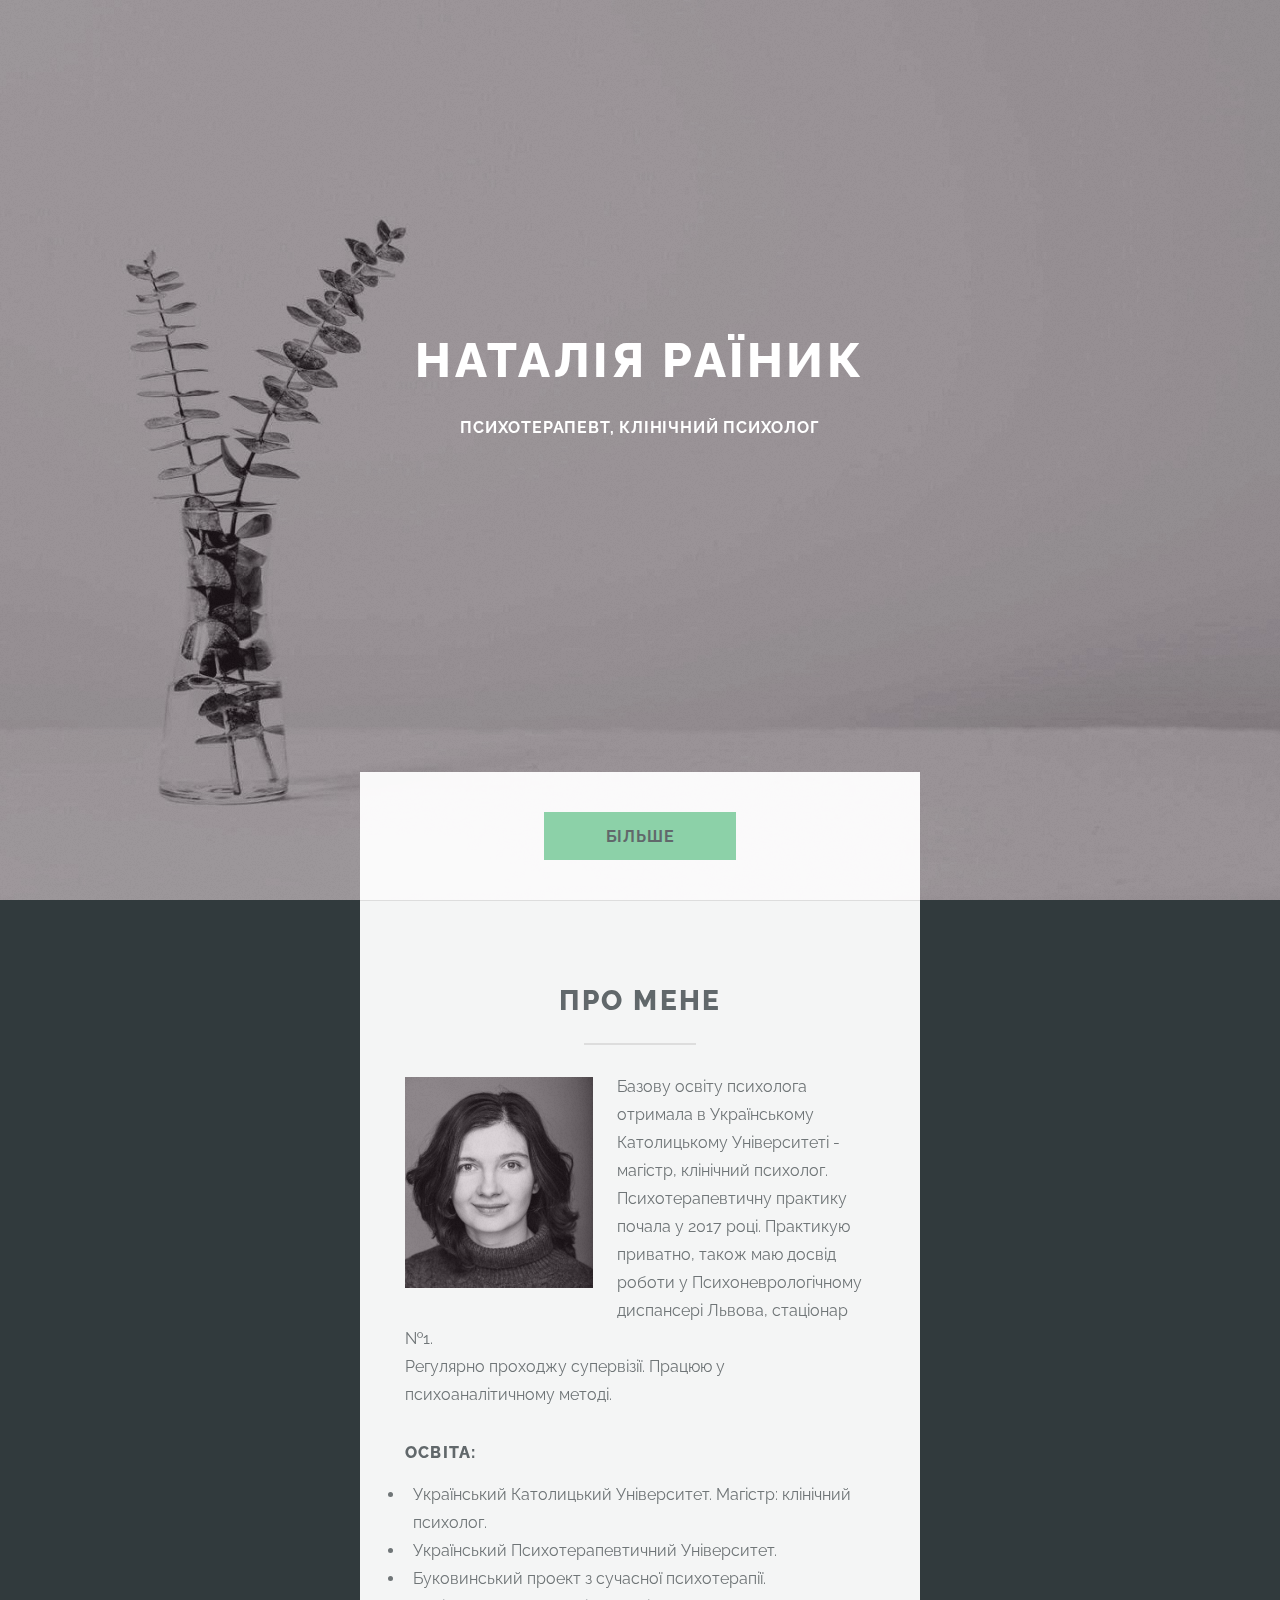
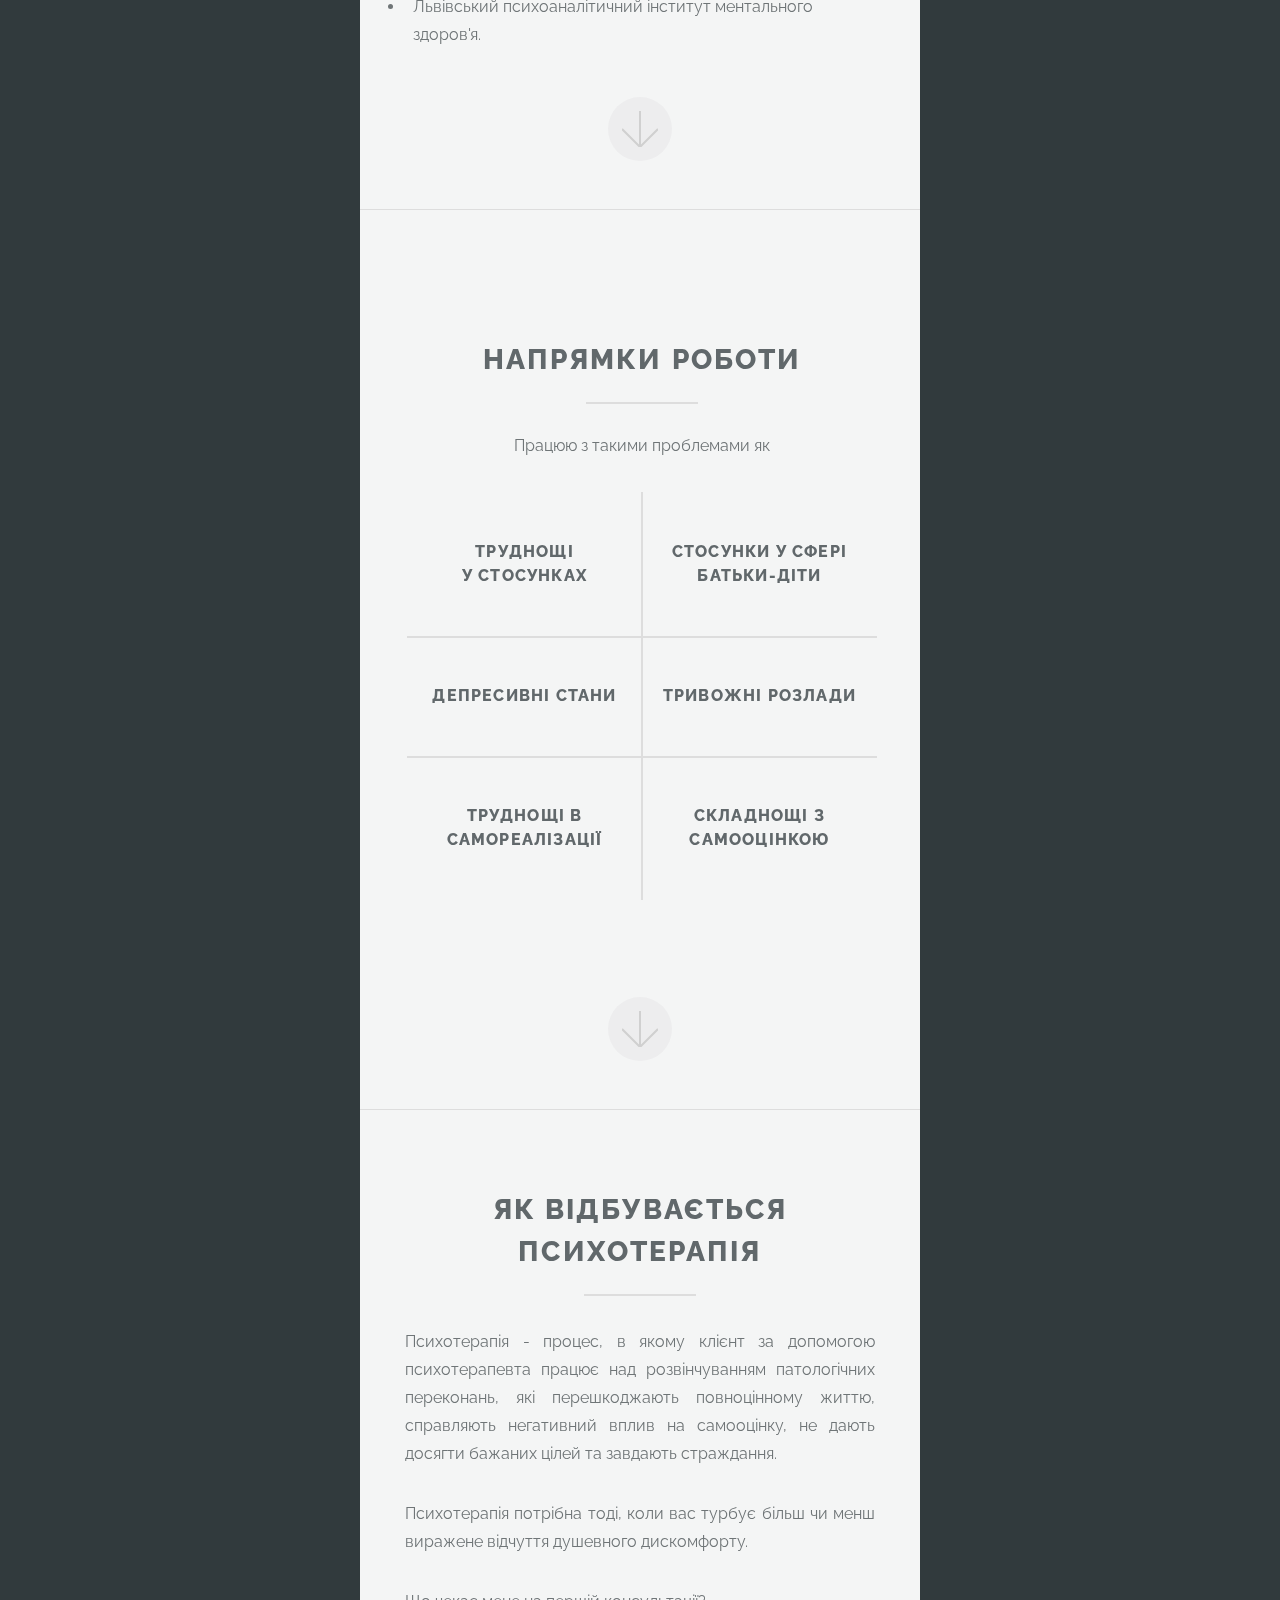
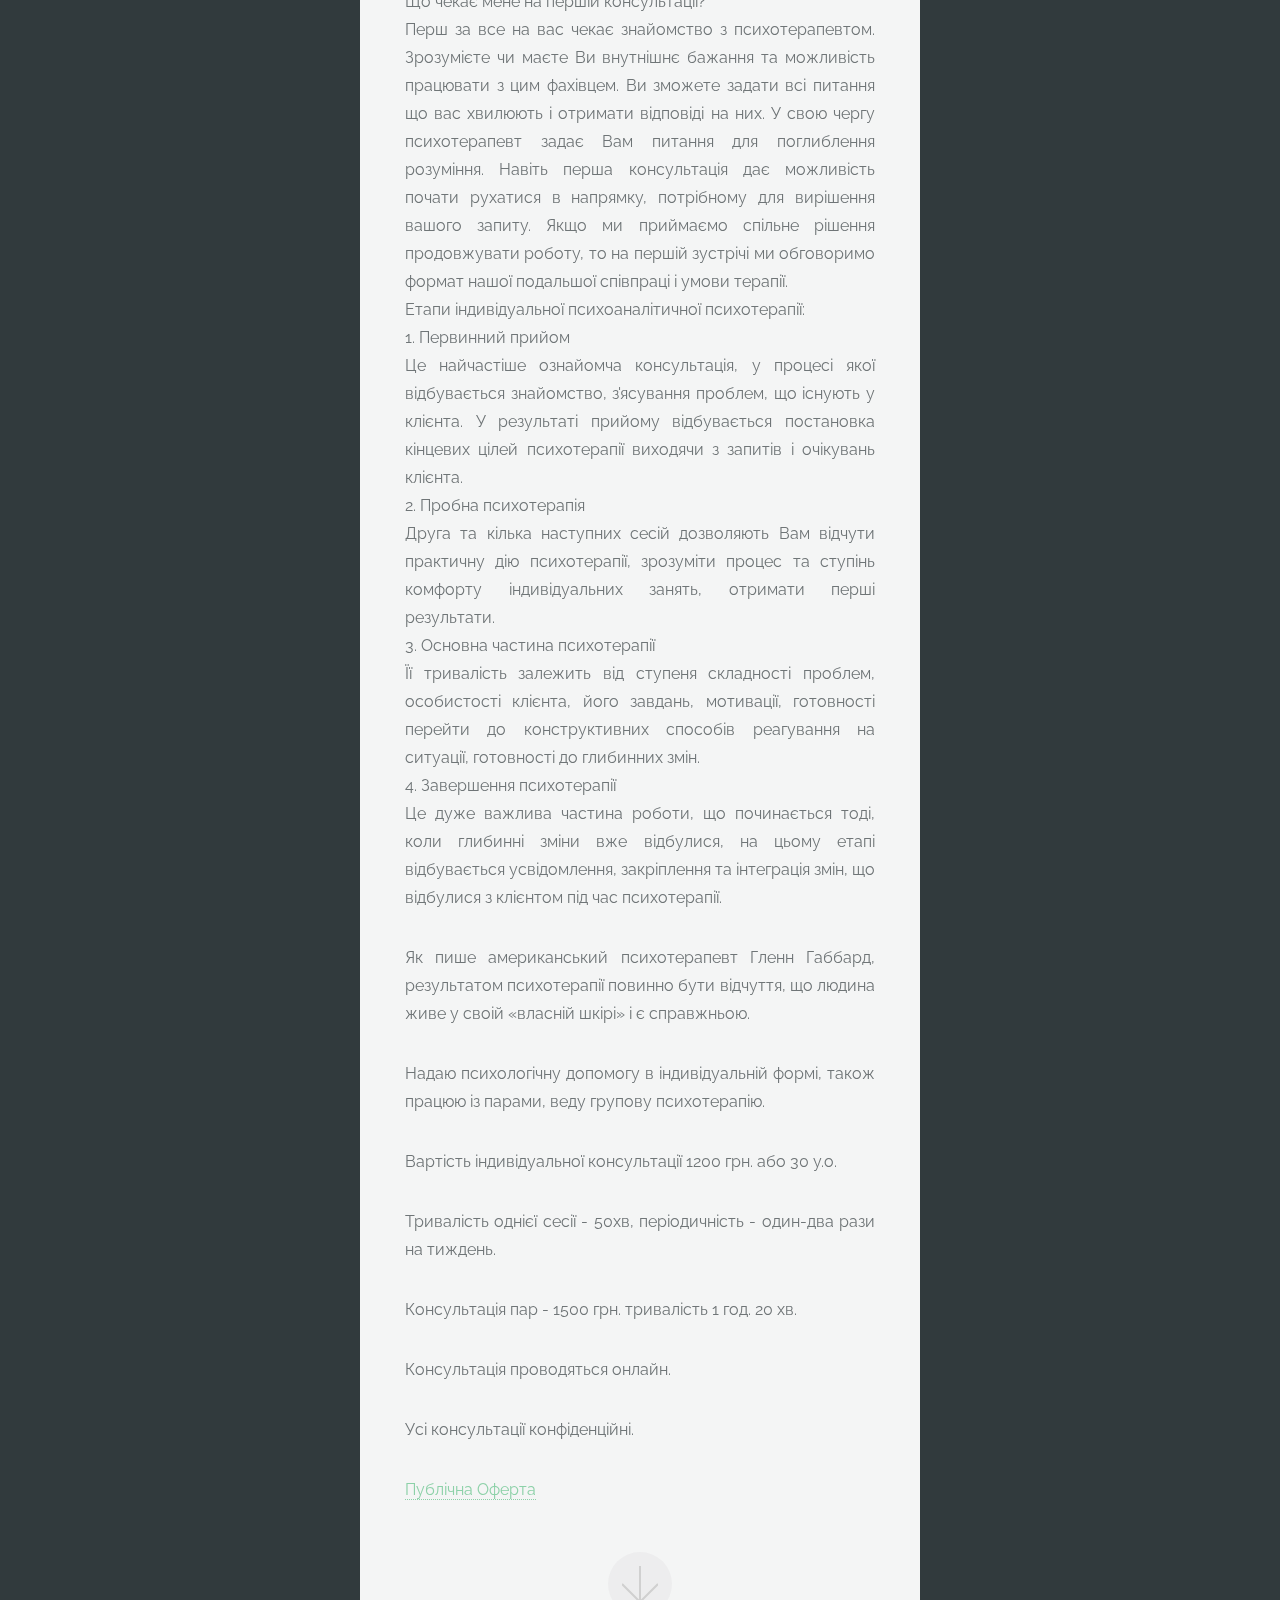
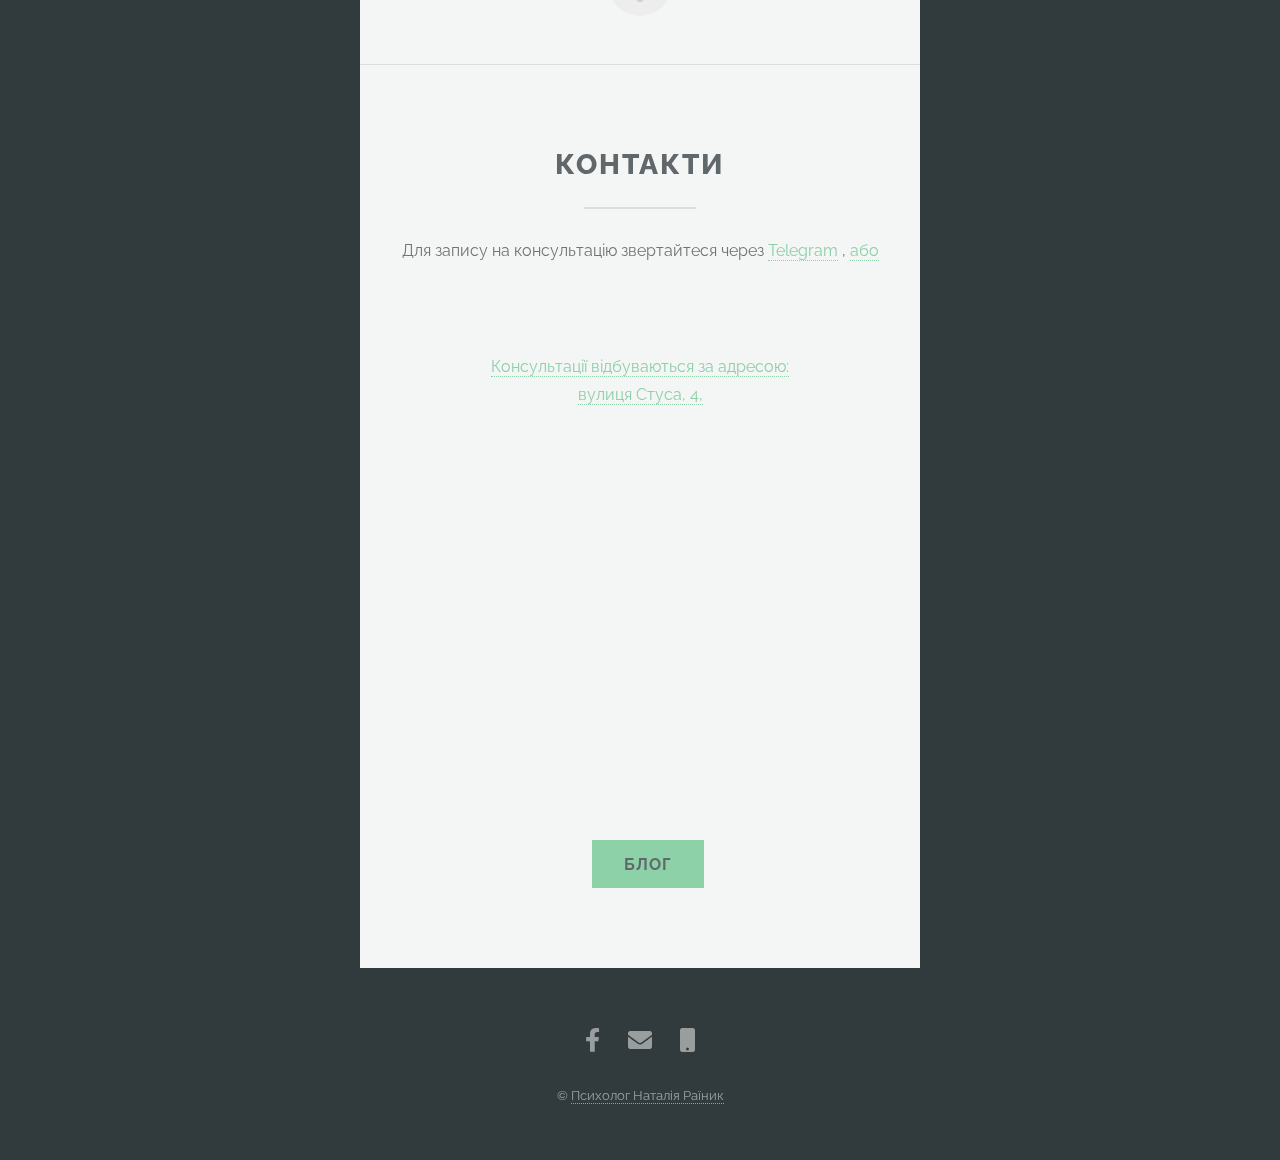
==== index.html @ 835861e5 "Update index.html" ====
<!DOCTYPE HTML>
<!--
	Highlights by HTML5 UP
	html5up.net | @ajlkn
	Free for personal and commercial use under the CCA 3.0 license (html5up.net/license)
-->
<html lang="uk" prefix="og: https://ogp.me/ns#">

<head>
    <title>Психотерапевт Наталія Раїник. Психологічна консультація онлайн</title>
    <meta http-equiv="Content-Security-Policy" content="upgrade-insecure-requests" />
    <meta charset="utf-8">
    <meta name="viewport" content="width=device-width, initial-scale=1, shrink-to-fit=no" />
    <link rel="stylesheet" href="assets/css/main.css" />
    <link rel="apple-touch-icon" sizes="180x180" href="/apple-touch-icon.png" />
    <link rel="icon" type="image/png" sizes="32x32" href="/favicon-32x32.png" />
    <link rel="icon" type="image/png" sizes="16x16" href="/favicon-16x16.png" />
    <link rel="manifest" href="/manifest.json" />
    <link rel="mask-icon" href="/safari-pinned-tab.svg" />
    <meta name="msapplication-TileColor" content="#da532c" />
    <meta name="theme-color" content="#ffffff" />
    <meta name="Description" content="Психологічна допомога, консультація та психотерапія. Послуги психолога та психотерапевта." />
    <meta name="robots" content="index,follow" />
    <meta name="keywords" content="психлог, психотерапія, психологічна допомога, психологічна консультація, психотерапевт" />
    <meta name="mobile-web-app-capable" content="yes" />
    <meta name="apple-mobile-web-app-capable" content="yes" />
    <meta name="application-name" content="Психотерапевт" />
    <meta name="apple-mobile-web-app-title" content="Психолог" />
    <meta name="msapplication-starturl" content="/" />
    <meta property="og:title" content="Психолог Наталія Раїник. Психологічна допомога, консультація та психотерапія" />
    <meta property="og:type" content="website" />
    <meta property="og:url" content="https://nataliarainyk.com/" />
    <meta property="og:description" content="Психологічна допомога, консультація та психотерапія. Послуги психолога та психотерапевта." />
    <meta property="og:image" content="https://nataliarainyk.com/images/about-me.jpg" />
    <meta property="og:image:alt" content="Психолог Наталія Раїник." />
    <meta property="og:determiner" content="auto" />
    <meta property="og:locale" content="uk_UA" />
    <meta property="fb:app_id" content="2649077501769924" />
    <meta property="og:site_name" content="Психолог Наталія Раїник" />
    <meta name="twitter:card" content="Психологічна допомога, консультація та психотерапія. Послуги психолога та психотерапевта." />
    <meta name="twitter:site" content="@taska_raj" />
    <meta name="twitter:title" content="Психолог Наталія Раїник. Психологічна допомога у Львові." />
    <meta name="twitter:description" content="Психологічна допомога, консультація та психотерапія. Послуги психолога та психотерапевта." />
    <meta name="twitter:creator" content="@taska_raj" />
    <meta name="twitter:image" content="https://nataliarainyk.com/images/about-me.jpg" />
                 <style>
                .iframe-rwd {
                    position: relative;
                    padding-bottom: 65.25%;
                    padding-top: 30px;
                    height: 0;
                    overflow: hidden
                }
                
                .iframe-rwd iframe {
                    position: absolute;
                    top: 0;
                    left: 0;
                    width: 100%;
                    height: 100%
                }
            </style>
</head>

<body class="is-preload">
    <!-- Header -->
    <section id="header">
        <header>
            <h1>Наталія Раїник</h1>
            <p><strong>психотерапевт</strong>, <strong>клінічний психолог</strong></p>
        </header>

        <div class="container">
            <ul class="actions special">
                <li><a href="#one" title="Більше" class="button primary scrolly"><strong>Більше</strong></a></li>
            </ul>
        </div>
    </section>

    <!-- One -->
    <section id="one" class="main">
        <div class="container">
            

<picture>
    <source
        media="(min-width: 1280px)"
        sizes="50vw"
        srcset="images/about-me.webp 1600w,
                images/about-meSmall.webp 640w"
        type="image/webp">
    <source
        sizes="(min-width: 640px) 60vw, 100vw"
        srcset="images/about-me.webp 1600w,
                images/about-meSmall.webp 640w"
        type="image/webp">
    <source
        media="(min-width: 1280px)"
        sizes="50vw"
        srcset="images/about-me.jpg 1600w,
                images/about-meSmall.jpg 640w">
   <span class="image fit primary"> <img
        src="images/about-me.jpg" alt="Про мене"
        sizes="(min-width: 640px) 60vw, 100vw"
        srcset="images/about-me.jpg 1600w,
                images/about-meSmall.jpg 640w"></span>
</picture>

            


            <div class="content">
                <header class="major">
                    <h2>Про мене</h2>
                </header>
                
<picture>
    <source
        media="(min-width: 1280px)"
        sizes="50vw"
        srcset="images/NataliaRainyk.webp 337w,
                images/NataliaRainykSmall.webp 180w"
        type="image/webp">
    <source
        sizes="(min-width: 640px) 60vw, 100vw"
        srcset="images/NataliaRainyk.webp 337w,
                images/NataliaRainykSmall.webp 180w"
        type="image/webp">
    <source
        media="(min-width: 1280px)"
        sizes="50vw"
        srcset="images/NataliaRainyk.jpg 451w,
                images/NataliaRainykSmall.png 180w">
    <span class="image left"><img
        src="images/NataliaRainyk.jpg" alt="Психолог Наталія Раїник"
        sizes="(min-width: 640px) 60vw, 100vw"
        srcset="images/NataliaRainyk.jpg 451w,
                images/NataliaRainykSmall.png 180w"></span>
</picture>
                
                 <p>Базову освіту психолога отримала в Українському Католицькому Університеті - магістр, клінічний психолог.
                    <br> Психотерапевтичну практику почала у 2017 році. Практикую приватно, також маю досвід роботи у Психоневрологічному диспансері Львова, стаціонар №1.
                    <br> Регулярно проходжу супервізії. Працюю у психоаналітичному методі. </p>

                <div class="row">
                    <h3>Освіта:</h3>
                    <ul>
                        <li>Український Католицький Університет. Магістр: клінічний психолог.</li>
                        <li>Український Психотерапевтичний Університет.</li>
                        <li>Буковинський проект з сучасної психотерапії.</li>
                        <li>Львівський психоаналітичний інститут ментального здоров'я.</li>
                    </ul>

                </div>
            </div>
            <a href="#two" title="Далі" class="goto-next scrolly">Далі</a>
        </div>
    </section>

    <!-- Two -->
    <section id="two" class="main special">
        <div class="container">
            

<picture>
    <source
        media="(min-width: 1280px)"
        sizes="50vw"
        srcset="images/services.webp 1600w,
                images/servicesSmall.webp 640w"
        type="image/webp">
    <source
        sizes="(min-width: 640px) 60vw, 100vw"
        srcset="images/services.webp 1600w,
                images/servicesSmall.webp 640w"
        type="image/webp">
    <source
        media="(min-width: 1280px)"
        sizes="50vw"
        srcset="images/services.jpg 1600w,
                images/servicesSmall.jpg 640w">
    <span class="image fit primary"><img
        src="images/services.jpg"  alt="Напрямки роботи"
        sizes="(min-width: 640px) 60vw, 100vw"
        srcset="images/services.jpg 1600w,
                images/servicesSmall.jpg 640w"></span>
</picture>

            
            <div class="content">
                <header class="major">
                    <h2>Напрямки роботи</h2>
                </header>
                <p>Працюю з такими проблемами як</p>
                <ul class="icons-grid">
                    <li>
                        <!-- <span class="icon solid major fa-heart"></span> -->
                        <h3>Труднощі<br> у стосунках</h3>
                    </li>
                    <li>
                        <!-- <span class="icon solid major fa-users"></span> -->
                        <h3>Стосунки у сфері батьки-діти</h3>
                    </li>
                    <li>
                        <!-- <span class="icon solid major fa-sad-tear"></span> -->
                        <h3>Депресивні стани</h3>
                    </li>
                    <li>
                        <!-- span <class="icon solid major fa-female"></span> -->
                        <h3>Тривожні розлади</h3>
                    </li>
                    <li>
                        <!-- <span class="icon solid major fa-male"></span> -->
                        <h3>Труднощі в самореалізації</h3>
                    </li>
                    <li>
                        <!-- <span class="icon solid major fa-brain"></span> -->
                        <h3>Складнощі з самооцінкою</h3>
                    </li>
                </ul>
            </div>
            <a href="#three" title="Далі" class="goto-next scrolly">Далі</a>
        </div>
    </section>

    <!-- Three -->
    <section id="three" class="main">
        <div class="container">
            

<picture>
    <source
        media="(min-width: 1280px)"
        sizes="50vw"
        srcset="images/therapy.webp 1600w,
                images/therapySmall.webp 640w"
        type="image/webp">
    <source
        sizes="(min-width: 640px) 60vw, 100vw"
        srcset="images/therapy.webp 1600w,
                images/therapySmall.webp 640w"
        type="image/webp">
    <source
        media="(min-width: 1280px)"
        sizes="50vw"
        srcset="images/therapy.jpg 1600w,
                images/therapySmall.jpg 640w">
   <span class="image fit primary"> <img
        src="images/therapy.jpg" alt="Як відбувається психотерапія"
        sizes="(min-width: 640px) 60vw, 100vw"
        srcset="images/therapy.jpg 1600w,
                images/therapySmall.jpg 640w"></span>
</picture>

            
            <div class="content">
                <header class="major">
                    <h2>Як відбувається психотерапія</h2>
                </header>
                <p><!-- <span class="image left"><img src="images/help.jpg" alt="Психологічна допомога" /> -->
<p style="text-align: justify;">Психотерапія - процес, в якому клієнт за допомогою психотерапевта працює над розвінчуванням патологічних переконань, які перешкоджають повноцінному життю, справляють негативний вплив на самооцінку, не дають досягти бажаних цілей та завдають страждання.</p>
<p style="text-align: justify;">Психотерапія потрібна тоді, коли вас турбує більш чи менш виражене відчуття душевного дискомфорту.</p>
<p style="text-align: justify;">Що чекає мене на першій консультації?
</br>
Перш за все на вас чекає знайомство з психотерапевтом. Зрозумієте чи маєте Ви внутнішнє бажання та можливість працювати з цим фахівцем. Ви зможете задати всі питання що вас хвилюють і отримати відповіді на них. У свою чергу психотерапевт задає Вам питання для поглиблення розуміння. Навіть перша консультація дає можливість почати рухатися в напрямку, потрібному для вирішення вашого запиту. Якщо ми приймаємо спільне рішення продовжувати роботу, то на першій зустрічі ми обговоримо формат нашої подальшої співпраці і умови терапії.
</br>
Етапи індивідуальної психоаналітичної психотерапії:
</br>1. Первинний прийом </br>
Це найчастіше ознайомча консультація, у процесі якої відбувається знайомство, з'ясування проблем, що існують у клієнта. У результаті прийому відбувається постановка кінцевих цілей психотерапії виходячи з запитів і очікувань клієнта.
</br>
2. Пробна психотерапія</br>
Друга та кілька наступних сесій дозволяють Вам відчути практичну дію психотерапії, зрозуміти процес та ступінь комфорту індивідуальних занять, отримати перші результати.
</br>
3. Основна частина психотерапії</br>
Її тривалість залежить від ступеня складності проблем, особистості клієнта, його завдань, мотивації, готовності перейти до конструктивних способів реагування на ситуації, готовності до глибинних змін.
</br>
4. Завершення психотерапії </br>
Це дуже важлива частина роботи, що починається тоді, коли глибинні зміни вже відбулися, на цьому етапі відбувається усвідомлення, закріплення та інтеграція змін, що відбулися з клієнтом під час психотерапії. </br> </p>
<p style="text-align: justify;">Як пише американський психотерапевт Гленн Габбард, результатом психотерапії повинно бути відчуття, що людина живе у своій &laquo;власній шкірі&raquo; і є справжньою.&nbsp;</p>
<p style="text-align: justify;">Надаю психологічну допомогу в індивідуальній формі, також працюю із парами, веду групову психотерапію.&nbsp;</p>
<p style="text-align: justify;">Вартість індивідуальної консультації 1200 грн. або 30 у.о.&nbsp;</p>
<p style="text-align: justify;">Тривалість однієї сесії - 50хв, періодичність - один-два рази на тиждень.&nbsp;</p>
<p style="text-align: justify;">Консультація пар - 1500 грн. тривалість 1 год. 20 хв.</p>		    
<p style="text-align: justify;">Консультація проводяться онлайн.</p>
<p style="text-align: justify;">Усі консультації конфіденційні.</p>
<p style="text-align: justify;"><a href="oferta.pdf" type="application/pdf" width="100%" height="600px" target="_blank" rel="noopener" aria-label="Публічна Оферта">Публічна Оферта</a></p>
<!-- <p style="text-align: justify;"><embed src="oferta.pdf" type="application/pdf" width="100%" height="600px" /></p>-->
                </p>

            </div>
        </div>

        <a href="#footer" title="Далі" class="goto-next scrolly">Далі</a>
    </section>

    <!-- Footer -->
    <section id="footer">
        <div class="container">
            <header class="major">
                <h2>Контакти</h2>
            </header>
            <p>Для запису на консультацію звертайтеся через <a title="Telegram" href="tg://resolve?domain=NataliaRainyk">Telegram</a> , <a title="WhatsApp" href="https://wa.me/48785422814"> або <a title="Facebook" href="https://m.me/RainykPsyHelp"</p>
            <div><address><br><br>Консультації відбуваються за адресою: <br>
							вулиця Стуса, 4,<br><br></address></div></p>

            <div class="iframe-rwd">
                <iframe title="Психолог Наталія Раїник" src="https://www.google.com/maps/embed?pb=!1m14!1m8!1m3!1d1286.5360656021219!2d24.03047781476408!3d49.84110218302833!3m2!1i1024!2i768!4f13.1!3m3!1m2!1s0x0%3A0x5af704951f721a46!2z0J_RgdC40YXQvtC70L7Qsywg0L_RgdC40YXQvtGC0LXRgNCw0L_QtdCy0YIg0J3QsNGC0LDQu9GW0Y8g0KDQsNGX0L3QuNC6!5e0!3m2!1suk!2sua!4v1563549293065!5m2!1suk!2sua"  width="600" height="450"  style="border:0" allowfullscreen></iframe> <!-- protocol="https" frameborder="0" -->
                <br>
            </div>
            <div>
                <br>
            <div>
	    <ul class="actions special">
                <li><a href="https://blog.nataliarainyk.com/" title="Блог" class="button primary scrolly"><strong>Блог</strong></a></li>
            </ul>
        </div>
        </div>
        </div>
            <footer>
                <ul class="icons">
                    <li><a href="https://www.facebook.com/RainykPsyHelp/" target="_blank" rel="noopener" aria-label="Facebook" class="icon brands alt fa-facebook-f"><span class="label">Facebook</span></a></li>
                    <li><a href="mailto:taska.mail@gmail.com" class="icon solid alt fa-envelope" aria-label="taska.mail@gmail.com"><span class="label">Email</span></a></li>
                    <li><a href="tel:+380978686420" class="icon solid alt fa-mobile" aria-label="+380978686420"></a></li>
                </ul>
                <ul class="copyright">
                    <li>&copy; <a href="https://nataliarainyk.com" target="_blank" rel="noopener" aria-label="Психолог Наталія Раїник">Психолог Наталія Раїник</a> </li>
                </ul>
            </footer>
    
    </section>

    <!-- Scripts -->
    <script src="assets/js/jquery.min.js"></script>
    <script src="assets/js/jquery.scrollex.min.js"></script>
    <script src="assets/js/jquery.scrolly.min.js"></script>
    <script src="assets/js/browser.min.js" ></script>
    <script src="assets/js/breakpoints.min.js"></script>
    <script src="assets/js/util.js"></script>
    <script src="assets/js/main.js"></script>
    <!-- Global site tag (gtag.js) - Google Analytics -->
    <script async src="https://www.googletagmanager.com/gtag/js?id=UA-144093204-1"></script>
    <script>
        window.dataLayer = window.dataLayer || [];

        function gtag() {
            dataLayer.push(arguments);
        }
        gtag('js', new Date());

        gtag('config', 'UA-144093204-1');
    </script>
    <script>
        if ("serviceWorker" in navigator) {
            window.addEventListener("load", function() {
                navigator.serviceWorker.register("/sw.js").then(
                    function(registration) {
                        // Registration was successful
                        console.log("ServiceWorker registration successful with scope: ", registration.scope);
                    },
                    function(err) {
                        // registration failed :( 
                        console.log("ServiceWorker registration failed: ", err);
                    });
            });
        }
    </script>
<script async defer crossorigin="anonymous" src="https://connect.facebook.net/uk_UA/sdk.js#xfbml=1&version=v4.0&appId=2649077501769924&autoLogAppEvents=1"></script>
    <script type="application/ld+json">
        { "@context": "https://schema.org", "@type": "Service", "url": "https://nataliarainyk.com", "logo": "https://nataliarainyk.com/images/logo.jpg", "name": "Психолог Наталія Раїник", "@id": "https://nataliarainyk.com", "image": "https://nataliarainyk.com/images/NataliaRainyk.jpg", "description": "Психологічна допомога, консультація та психотерапія. Послуги психолога та психотерапевта.", "serviceType": "Приватний психолог", "provider": { "@type": "LocalBusiness", "name": "Психолог Наталія Раїник", "image": "https://nataliarainyk.com/images/NataliaRainyk.jpg", "address": { "@type": "PostalAddress", "streetAddress": "вулиця Романчука 14", "addressLocality": "Львів", "addressRegion": "Львівська область", "postalCode": "79000", "addressCountry": "Україна" }, "priceRange": "$$", "telephone": "+380-97-86-86-420", "geo": { "@type": "GeoCoordinates", "latitude": 49.841071, "longitude": 24.031763 }, "openingHoursSpecification": [ { "@type": "OpeningHoursSpecification", "dayOfWeek": [ "Monday", "Tuesday", "Wednesday", "Thursday", "Friday", "Saturday" ], "opens": "10:00", "closes": "19:00" } ] }, "areaServed": { "@type": "City", "name": "Львів" }, "hasOfferCatalog": { "@type": "OfferCatalog", "name": "Працюю з такими проблемами як", "itemListElement": [ { "@type": "Offer", "itemOffered": { "@type": "Service", "name": "Труднощі у стосунках" } }, { "@type": "Offer", "itemOffered": { "@type": "Service", "name": "Стосунки у сфері батьки-діти" } }, { "@type": "Offer", "itemOffered": { "@type": "Service", "name": "Депресивні стани" } }, { "@type": "Offer", "itemOffered": { "@type": "Service", "name": "Тривожні розлади" } }, { "@type": "Offer", "itemOffered": { "@type": "Service", "name": "Труднощі в самореалізації" } }, { "@type": "Offer", "itemOffered": { "@type": "Service", "name": "Складнощі з самооцінкою" } } ] } }
    </script>
<script src="//instant.page/5.1.0" type="module" integrity="sha384-by67kQnR+pyfy8yWP4kPO12fHKRLHZPfEsiSXR8u2IKcTdxD805MGUXBzVPnkLHw"></script>
</body>

</html>
---- assets/css/main.css ----
@import url("fontawesome-all.min.css");
@import url("https://fonts.googleapis.com/css?family=Raleway:400,400italic,700,800");

/*
	Highlights by HTML5 UP
	html5up.net | @ajlkn
	Free for personal and commercial use under the CCA 3.0 license (html5up.net/license)
*/

html, body, div, span, applet, object,
iframe, h1, h2, h3, h4, h5, h6, p, blockquote,
pre, a, abbr, acronym, address, big, cite,
code, del, dfn, em, img, ins, kbd, q, s, samp,
small, strike, strong, sub, sup, tt, var, b,
u, i, center, dl, dt, dd, ol, ul, li, fieldset,
form, label, legend, table, caption, tbody,
tfoot, thead, tr, th, td, article, aside,
canvas, details, embed, figure, figcaption,
footer, header, hgroup, menu, nav, output, ruby,
section, summary, time, mark, audio, video {
	margin: 0;
	padding: 0;
	border: 0;
	font-size: 100%;
	font: inherit;
	vertical-align: baseline;}

article, aside, details, figcaption, figure,
footer, header, hgroup, menu, nav, section {
	display: block;}

body {
	line-height: 1;
}

ol, ul {
	list-style: none;
}

blockquote, q {
	quotes: none;
}

	blockquote:before, blockquote:after, q:before, q:after {
		content: '';
		content: none;
	}

table {
	border-collapse: collapse;
	border-spacing: 0;
}

body {
	-webkit-text-size-adjust: none;
}

mark {
	background-color: transparent;
	color: inherit;
}

input::-moz-focus-inner {
	border: 0;
	padding: 0;
}

input, select, textarea {
	-moz-appearance: none;
	-webkit-appearance: none;
	-ms-appearance: none;
	appearance: none;
}

/* Basic */

	html {
		box-sizing: border-box;
	}

	*, *:before, *:after {
		box-sizing: inherit;
	}

	html {
		background-color: #313a3d;
		background-attachment: fixed,						fixed;
		background-image: url("images/overlay.png"), url("../../images/background.jpg");
		background-position: top left,					center center;
		background-repeat: repeat,						none;
		background-size: auto,						cover;
	}

	html.is-preload *, html.is-preload *:before, html.is-preload *:after {
		-moz-animation: none !important;
		-webkit-animation: none !important;
		-ms-animation: none !important;
		animation: none !important;
		-moz-transition: none !important;
		-webkit-transition: none !important;
		-ms-transition: none !important;
		transition: none !important;
	}

	html.is-touch {
		height: 100vh;
		overflow: hidden;
	}

		html.is-touch #wrapper {
			-webkit-backface-visibility: hidden;
			-webkit-overflow-scrolling: touch;
			-webkit-transform: translate3d(0, 0, 0);
			height: 100vh;
			overflow: auto;
		}

	body, input, select, textarea {
		color: #6f7577;
		font-family: "Raleway", "Helvetica", sans-serif, "Open Sans Regular", "Helvetica", "Arial", sans-serif;
		font-size: 15pt;
		font-weight: 400;
		line-height: 1.75em;
	}

	a {
		-moz-transition: color 0.2s ease-in-out, border-bottom-color 0.2s ease-in-out;
		-webkit-transition: color 0.2s ease-in-out, border-bottom-color 0.2s ease-in-out;
		-ms-transition: color 0.2s ease-in-out, border-bottom-color 0.2s ease-in-out;
		transition: color 0.2s ease-in-out, border-bottom-color 0.2s ease-in-out;
		border-bottom: dotted 1px;
		color: #8cd1a8;
		text-decoration: none;
	}

		a:hover {
			border-bottom-color: transparent !important;
			color: #8cd1a8 !important;
			text-decoration: none;
		}

	strong, b {
		color: #61686b;
		font-weight: 700;
	}

	em, i {
		font-style: italic;
	}

	p {
		margin: 0 0 2em 0;
	}

	h1, h2, h3, h4, h5, h6 {
		color: #61686b;
		font-weight: 800;
		letter-spacing: 0.075em;
		line-height: 1em;
		margin: 0 0 1em 0;
		text-transform: uppercase;
	}

		h1 a, h2 a, h3 a, h4 a, h5 a, h6 a {
			color: inherit;
			text-decoration: none;
		}

	h2 {
		font-size: 1.75em;
		line-height: 1.5em;
	}

	h3 {
		font-size: 1em;
		line-height: 1.5em;
	}

	h4 {
		font-size: 0.9em;
		line-height: 1.5em;
	}

	h5 {
		font-size: 0.8em;
		line-height: 1.5em;
	}

	h6 {
		font-size: 0.7em;
		line-height: 1.5em;
	}

	sub {
		font-size: 0.8em;
		position: relative;
		top: 0.5em;
	}

	sup {
		font-size: 0.8em;
		position: relative;
		top: -0.5em;
	}

	hr {
		border: 0;
		border-bottom: solid 1px #dddddd;
		margin: 2em 0;
	}

		hr.major {
			margin: 3em 0;
		}

	blockquote {
		border-left: solid 6px #dddddd;
		font-style: italic;
		margin: 0 0 2em 0;
		padding: 0.5em 0 0.5em 1.5em;
	}

	code {
		background: rgba(144, 144, 144, 0.075);
		font-family: "Courier New", monospace, "Open Sans Regular", "Helvetica", "Arial", sans-serif;
		font-size: 0.9em;
		margin: 0 0.25em;
		padding: 0.25em 0.65em;
	}

	pre {
		-webkit-overflow-scrolling: touch;
		font-family: "Courier New", monospace, "Open Sans Regular", "Helvetica", "Arial", sans-serif;
		font-size: 0.9em;
		margin: 0 0 2em 0;
	}

		pre code {
			display: block;
			line-height: 1.75em;
			padding: 1em 1.5em;
			overflow-x: auto;
		}

	.align-left {
		text-align: left;
	}

	.align-center {
		text-align: center;
	}

	.align-right {
		text-align: right;
	}

/* Container */

	.container {
		margin: 0 auto;
		max-width: calc(100% - 4em);
		width: 35em;
	}

		.container.xsmall {
			width: 8.75em;
		}

		.container.small {
			width: 17.5em;
		}

		.container.medium {
			width: 26.25em;
		}

		.container.large {
			width: 43.75em;
		}

		.container.xlarge {
			width: 52.5em;
		}

		.container.max {
			width: 100%;
		}

		@media screen and (max-width: 980px) {

			.container {
				width: 80% !important;
				max-width: 100% !important;
			}

		}

		@media screen and (max-width: 480px) {

			.container {
				width: 100% !important;
			}

		}

/* Row */

	.row {
		display: flex;
		flex-wrap: wrap;
		box-sizing: border-box;
		align-items: stretch;
	}

		.row > * {
			box-sizing: border-box;
		}

		.row.gtr-uniform > * > :last-child {
			margin-bottom: 0;
		}

		.row.aln-left {
			justify-content: flex-start;
		}

		.row.aln-center {
			justify-content: center;
		}

		.row.aln-right {
			justify-content: flex-end;
		}

		.row.aln-top {
			align-items: flex-start;
		}

		.row.aln-middle {
			align-items: center;
		}

		.row.aln-bottom {
			align-items: flex-end;
		}

		.row > .imp {
			order: -1;
		}

		.row > .col-1 {
			width: 8.33333%;
		}

		.row > .off-1 {
			margin-left: 8.33333%;
		}

		.row > .col-2 {
			width: 16.66667%;
		}

		.row > .off-2 {
			margin-left: 16.66667%;
		}

		.row > .col-3 {
			width: 25%;
		}

		.row > .off-3 {
			margin-left: 25%;
		}

		.row > .col-4 {
			width: 33.33333%;
		}

		.row > .off-4 {
			margin-left: 33.33333%;
		}

		.row > .col-5 {
			width: 41.66667%;
		}

		.row > .off-5 {
			margin-left: 41.66667%;
		}

		.row > .col-6 {
			width: 50%;
		}

		.row > .off-6 {
			margin-left: 50%;
		}

		.row > .col-7 {
			width: 58.33333%;
		}

		.row > .off-7 {
			margin-left: 58.33333%;
		}

		.row > .col-8 {
			width: 66.66667%;
		}

		.row > .off-8 {
			margin-left: 66.66667%;
		}

		.row > .col-9 {
			width: 75%;
		}

		.row > .off-9 {
			margin-left: 75%;
		}

		.row > .col-10 {
			width: 83.33333%;
		}

		.row > .off-10 {
			margin-left: 83.33333%;
		}

		.row > .col-11 {
			width: 91.66667%;
		}

		.row > .off-11 {
			margin-left: 91.66667%;
		}

		.row > .col-12 {
			width: 100%;
		}

		.row > .off-12 {
			margin-left: 100%;
		}

		.row.gtr-0 {
			margin-top: 0;
			margin-left: 0em;
		}

			.row.gtr-0 > * {
				padding: 0 0 0 0em;
			}

			.row.gtr-0.gtr-uniform {
				margin-top: 0em;
			}

				.row.gtr-0.gtr-uniform > * {
					padding-top: 0em;
				}

		.row.gtr-25 {
			margin-top: 0;
			margin-left: -0.375em;
		}

			.row.gtr-25 > * {
				padding: 0 0 0 0.375em;
			}

			.row.gtr-25.gtr-uniform {
				margin-top: -0.375em;
			}

				.row.gtr-25.gtr-uniform > * {
					padding-top: 0.375em;
				}

		.row.gtr-50 {
			margin-top: 0;
			margin-left: -0.75em;
		}

			.row.gtr-50 > * {
				padding: 0 0 0 0.75em;
			}

			.row.gtr-50.gtr-uniform {
				margin-top: -0.75em;
			}

				.row.gtr-50.gtr-uniform > * {
					padding-top: 0.75em;
				}

		.row {
			margin-top: 0;
			margin-left: -1.5em;
		}

			.row > * {
				padding: 0 0 0 1.5em;
			}

			.row.gtr-uniform {
				margin-top: -1.5em;
			}

				.row.gtr-uniform > * {
					padding-top: 1.5em;
				}

		.row.gtr-150 {
			margin-top: 0;
			margin-left: -2.25em;
		}

			.row.gtr-150 > * {
				padding: 0 0 0 2.25em;
			}

			.row.gtr-150.gtr-uniform {
				margin-top: -2.25em;
			}

				.row.gtr-150.gtr-uniform > * {
					padding-top: 2.25em;
				}

		.row.gtr-200 {
			margin-top: 0;
			margin-left: -3em;
		}

			.row.gtr-200 > * {
				padding: 0 0 0 3em;
			}

			.row.gtr-200.gtr-uniform {
				margin-top: -3em;
			}

				.row.gtr-200.gtr-uniform > * {
					padding-top: 3em;
				}

		@media screen and (max-width: 1680px) {

			.row {
				display: flex;
				flex-wrap: wrap;
				box-sizing: border-box;
				align-items: stretch;
			}

				.row > * {
					box-sizing: border-box;
				}

				.row.gtr-uniform > * > :last-child {
					margin-bottom: 0;
				}

				.row.aln-left {
					justify-content: flex-start;
				}

				.row.aln-center {
					justify-content: center;
				}

				.row.aln-right {
					justify-content: flex-end;
				}

				.row.aln-top {
					align-items: flex-start;
				}

				.row.aln-middle {
					align-items: center;
				}

				.row.aln-bottom {
					align-items: flex-end;
				}

				.row > .imp-large {
					order: -1;
				}

				.row > .col-1-large {
					width: 8.33333%;
				}

				.row > .off-1-large {
					margin-left: 8.33333%;
				}

				.row > .col-2-large {
					width: 16.66667%;
				}

				.row > .off-2-large {
					margin-left: 16.66667%;
				}

				.row > .col-3-large {
					width: 25%;
				}

				.row > .off-3-large {
					margin-left: 25%;
				}

				.row > .col-4-large {
					width: 33.33333%;
				}

				.row > .off-4-large {
					margin-left: 33.33333%;
				}

				.row > .col-5-large {
					width: 41.66667%;
				}

				.row > .off-5-large {
					margin-left: 41.66667%;
				}

				.row > .col-6-large {
					width: 50%;
				}

				.row > .off-6-large {
					margin-left: 50%;
				}

				.row > .col-7-large {
					width: 58.33333%;
				}

				.row > .off-7-large {
					margin-left: 58.33333%;
				}

				.row > .col-8-large {
					width: 66.66667%;
				}

				.row > .off-8-large {
					margin-left: 66.66667%;
				}

				.row > .col-9-large {
					width: 75%;
				}

				.row > .off-9-large {
					margin-left: 75%;
				}

				.row > .col-10-large {
					width: 83.33333%;
				}

				.row > .off-10-large {
					margin-left: 83.33333%;
				}

				.row > .col-11-large {
					width: 91.66667%;
				}

				.row > .off-11-large {
					margin-left: 91.66667%;
				}

				.row > .col-12-large {
					width: 100%;
				}

				.row > .off-12-large {
					margin-left: 100%;
				}

				.row.gtr-0 {
					margin-top: 0;
					margin-left: 0em;
				}

					.row.gtr-0 > * {
						padding: 0 0 0 0em;
					}

					.row.gtr-0.gtr-uniform {
						margin-top: 0em;
					}

						.row.gtr-0.gtr-uniform > * {
							padding-top: 0em;
						}

				.row.gtr-25 {
					margin-top: 0;
					margin-left: -0.375em;
				}

					.row.gtr-25 > * {
						padding: 0 0 0 0.375em;
					}

					.row.gtr-25.gtr-uniform {
						margin-top: -0.375em;
					}

						.row.gtr-25.gtr-uniform > * {
							padding-top: 0.375em;
						}

				.row.gtr-50 {
					margin-top: 0;
					margin-left: -0.75em;
				}

					.row.gtr-50 > * {
						padding: 0 0 0 0.75em;
					}

					.row.gtr-50.gtr-uniform {
						margin-top: -0.75em;
					}

						.row.gtr-50.gtr-uniform > * {
							padding-top: 0.75em;
						}

				.row {
					margin-top: 0;
					margin-left: -1.5em;
				}

					.row > * {
						padding: 0 0 0 1.5em;
					}

					.row.gtr-uniform {
						margin-top: -1.5em;
					}

						.row.gtr-uniform > * {
							padding-top: 1.5em;
						}

				.row.gtr-150 {
					margin-top: 0;
					margin-left: -2.25em;
				}

					.row.gtr-150 > * {
						padding: 0 0 0 2.25em;
					}

					.row.gtr-150.gtr-uniform {
						margin-top: -2.25em;
					}

						.row.gtr-150.gtr-uniform > * {
							padding-top: 2.25em;
						}

				.row.gtr-200 {
					margin-top: 0;
					margin-left: -3em;
				}

					.row.gtr-200 > * {
						padding: 0 0 0 3em;
					}

					.row.gtr-200.gtr-uniform {
						margin-top: -3em;
					}

						.row.gtr-200.gtr-uniform > * {
							padding-top: 3em;
						}

		}

		@media screen and (max-width: 980px) {

			.row {
				display: flex;
				flex-wrap: wrap;
				box-sizing: border-box;
				align-items: stretch;
			}

				.row > * {
					box-sizing: border-box;
				}

				.row.gtr-uniform > * > :last-child {
					margin-bottom: 0;
				}

				.row.aln-left {
					justify-content: flex-start;
				}

				.row.aln-center {
					justify-content: center;
				}

				.row.aln-right {
					justify-content: flex-end;
				}

				.row.aln-top {
					align-items: flex-start;
				}

				.row.aln-middle {
					align-items: center;
				}

				.row.aln-bottom {
					align-items: flex-end;
				}

				.row > .imp-medium {
					order: -1;
				}

				.row > .col-1-medium {
					width: 8.33333%;
				}

				.row > .off-1-medium {
					margin-left: 8.33333%;
				}

				.row > .col-2-medium {
					width: 16.66667%;
				}

				.row > .off-2-medium {
					margin-left: 16.66667%;
				}

				.row > .col-3-medium {
					width: 25%;
				}

				.row > .off-3-medium {
					margin-left: 25%;
				}

				.row > .col-4-medium {
					width: 33.33333%;
				}

				.row > .off-4-medium {
					margin-left: 33.33333%;
				}

				.row > .col-5-medium {
					width: 41.66667%;
				}

				.row > .off-5-medium {
					margin-left: 41.66667%;
				}

				.row > .col-6-medium {
					width: 50%;
				}

				.row > .off-6-medium {
					margin-left: 50%;
				}

				.row > .col-7-medium {
					width: 58.33333%;
				}

				.row > .off-7-medium {
					margin-left: 58.33333%;
				}

				.row > .col-8-medium {
					width: 66.66667%;
				}

				.row > .off-8-medium {
					margin-left: 66.66667%;
				}

				.row > .col-9-medium {
					width: 75%;
				}

				.row > .off-9-medium {
					margin-left: 75%;
				}

				.row > .col-10-medium {
					width: 83.33333%;
				}

				.row > .off-10-medium {
					margin-left: 83.33333%;
				}

				.row > .col-11-medium {
					width: 91.66667%;
				}

				.row > .off-11-medium {
					margin-left: 91.66667%;
				}

				.row > .col-12-medium {
					width: 100%;
				}

				.row > .off-12-medium {
					margin-left: 100%;
				}

				.row.gtr-0 {
					margin-top: 0;
					margin-left: 0em;
				}

					.row.gtr-0 > * {
						padding: 0 0 0 0em;
					}

					.row.gtr-0.gtr-uniform {
						margin-top: 0em;
					}

						.row.gtr-0.gtr-uniform > * {
							padding-top: 0em;
						}

				.row.gtr-25 {
					margin-top: 0;
					margin-left: -0.375em;
				}

					.row.gtr-25 > * {
						padding: 0 0 0 0.375em;
					}

					.row.gtr-25.gtr-uniform {
						margin-top: -0.375em;
					}

						.row.gtr-25.gtr-uniform > * {
							padding-top: 0.375em;
						}

				.row.gtr-50 {
					margin-top: 0;
					margin-left: -0.75em;
				}

					.row.gtr-50 > * {
						padding: 0 0 0 0.75em;
					}

					.row.gtr-50.gtr-uniform {
						margin-top: -0.75em;
					}

						.row.gtr-50.gtr-uniform > * {
							padding-top: 0.75em;
						}

				.row {
					margin-top: 0;
					margin-left: -1.5em;
				}

					.row > * {
						padding: 0 0 0 1.5em;
					}

					.row.gtr-uniform {
						margin-top: -1.5em;
					}

						.row.gtr-uniform > * {
							padding-top: 1.5em;
						}

				.row.gtr-150 {
					margin-top: 0;
					margin-left: -2.25em;
				}

					.row.gtr-150 > * {
						padding: 0 0 0 2.25em;
					}

					.row.gtr-150.gtr-uniform {
						margin-top: -2.25em;
					}

						.row.gtr-150.gtr-uniform > * {
							padding-top: 2.25em;
						}

				.row.gtr-200 {
					margin-top: 0;
					margin-left: -3em;
				}

					.row.gtr-200 > * {
						padding: 0 0 0 3em;
					}

					.row.gtr-200.gtr-uniform {
						margin-top: -3em;
					}

						.row.gtr-200.gtr-uniform > * {
							padding-top: 3em;
						}

		}

		@media screen and (max-width: 736px) {

			.row {
				display: flex;
				flex-wrap: wrap;
				box-sizing: border-box;
				align-items: stretch;
			}

				.row > * {
					box-sizing: border-box;
				}

				.row.gtr-uniform > * > :last-child {
					margin-bottom: 0;
				}

				.row.aln-left {
					justify-content: flex-start;
				}

				.row.aln-center {
					justify-content: center;
				}

				.row.aln-right {
					justify-content: flex-end;
				}

				.row.aln-top {
					align-items: flex-start;
				}

				.row.aln-middle {
					align-items: center;
				}

				.row.aln-bottom {
					align-items: flex-end;
				}

				.row > .imp-small {
					order: -1;
				}

				.row > .col-1-small {
					width: 8.33333%;
				}

				.row > .off-1-small {
					margin-left: 8.33333%;
				}

				.row > .col-2-small {
					width: 16.66667%;
				}

				.row > .off-2-small {
					margin-left: 16.66667%;
				}

				.row > .col-3-small {
					width: 25%;
				}

				.row > .off-3-small {
					margin-left: 25%;
				}

				.row > .col-4-small {
					width: 33.33333%;
				}

				.row > .off-4-small {
					margin-left: 33.33333%;
				}

				.row > .col-5-small {
					width: 41.66667%;
				}

				.row > .off-5-small {
					margin-left: 41.66667%;
				}

				.row > .col-6-small {
					width: 50%;
				}

				.row > .off-6-small {
					margin-left: 50%;
				}

				.row > .col-7-small {
					width: 58.33333%;
				}

				.row > .off-7-small {
					margin-left: 58.33333%;
				}

				.row > .col-8-small {
					width: 66.66667%;
				}

				.row > .off-8-small {
					margin-left: 66.66667%;
				}

				.row > .col-9-small {
					width: 75%;
				}

				.row > .off-9-small {
					margin-left: 75%;
				}

				.row > .col-10-small {
					width: 83.33333%;
				}

				.row > .off-10-small {
					margin-left: 83.33333%;
				}

				.row > .col-11-small {
					width: 91.66667%;
				}

				.row > .off-11-small {
					margin-left: 91.66667%;
				}

				.row > .col-12-small {
					width: 100%;
				}

				.row > .off-12-small {
					margin-left: 100%;
				}

				.row.gtr-0 {
					margin-top: 0;
					margin-left: 0em;
				}

					.row.gtr-0 > * {
						padding: 0 0 0 0em;
					}

					.row.gtr-0.gtr-uniform {
						margin-top: 0em;
					}

						.row.gtr-0.gtr-uniform > * {
							padding-top: 0em;
						}

				.row.gtr-25 {
					margin-top: 0;
					margin-left: -0.25em;
				}

					.row.gtr-25 > * {
						padding: 0 0 0 0.25em;
					}

					.row.gtr-25.gtr-uniform {
						margin-top: -0.25em;
					}

						.row.gtr-25.gtr-uniform > * {
							padding-top: 0.25em;
						}

				.row.gtr-50 {
					margin-top: 0;
					margin-left: -0.5em;
				}

					.row.gtr-50 > * {
						padding: 0 0 0 0.5em;
					}

					.row.gtr-50.gtr-uniform {
						margin-top: -0.5em;
					}

						.row.gtr-50.gtr-uniform > * {
							padding-top: 0.5em;
						}

				.row {
					margin-top: 0;
					margin-left: -1em;
				}

					.row > * {
						padding: 0 0 0 1em;
					}

					.row.gtr-uniform {
						margin-top: -1em;
					}

						.row.gtr-uniform > * {
							padding-top: 1em;
						}

				.row.gtr-150 {
					margin-top: 0;
					margin-left: -1.5em;
				}

					.row.gtr-150 > * {
						padding: 0 0 0 1.5em;
					}

					.row.gtr-150.gtr-uniform {
						margin-top: -1.5em;
					}

						.row.gtr-150.gtr-uniform > * {
							padding-top: 1.5em;
						}

				.row.gtr-200 {
					margin-top: 0;
					margin-left: -2em;
				}

					.row.gtr-200 > * {
						padding: 0 0 0 2em;
					}

					.row.gtr-200.gtr-uniform {
						margin-top: -2em;
					}

						.row.gtr-200.gtr-uniform > * {
							padding-top: 2em;
						}

		}

		@media screen and (max-width: 480px) {

			.row {
				display: flex;
				flex-wrap: wrap;
				box-sizing: border-box;
				align-items: stretch;
			}

				.row > * {
					box-sizing: border-box;
				}

				.row.gtr-uniform > * > :last-child {
					margin-bottom: 0;
				}

				.row.aln-left {
					justify-content: flex-start;
				}

				.row.aln-center {
					justify-content: center;
				}

				.row.aln-right {
					justify-content: flex-end;
				}

				.row.aln-top {
					align-items: flex-start;
				}

				.row.aln-middle {
					align-items: center;
				}

				.row.aln-bottom {
					align-items: flex-end;
				}

				.row > .imp-xsmall {
					order: -1;
				}

				.row > .col-1-xsmall {
					width: 8.33333%;
				}

				.row > .off-1-xsmall {
					margin-left: 8.33333%;
				}

				.row > .col-2-xsmall {
					width: 16.66667%;
				}

				.row > .off-2-xsmall {
					margin-left: 16.66667%;
				}

				.row > .col-3-xsmall {
					width: 25%;
				}

				.row > .off-3-xsmall {
					margin-left: 25%;
				}

				.row > .col-4-xsmall {
					width: 33.33333%;
				}

				.row > .off-4-xsmall {
					margin-left: 33.33333%;
				}

				.row > .col-5-xsmall {
					width: 41.66667%;
				}

				.row > .off-5-xsmall {
					margin-left: 41.66667%;
				}

				.row > .col-6-xsmall {
					width: 50%;
				}

				.row > .off-6-xsmall {
					margin-left: 50%;
				}

				.row > .col-7-xsmall {
					width: 58.33333%;
				}

				.row > .off-7-xsmall {
					margin-left: 58.33333%;
				}

				.row > .col-8-xsmall {
					width: 66.66667%;
				}

				.row > .off-8-xsmall {
					margin-left: 66.66667%;
				}

				.row > .col-9-xsmall {
					width: 75%;
				}

				.row > .off-9-xsmall {
					margin-left: 75%;
				}

				.row > .col-10-xsmall {
					width: 83.33333%;
				}

				.row > .off-10-xsmall {
					margin-left: 83.33333%;
				}

				.row > .col-11-xsmall {
					width: 91.66667%;
				}

				.row > .off-11-xsmall {
					margin-left: 91.66667%;
				}

				.row > .col-12-xsmall {
					width: 100%;
				}

				.row > .off-12-xsmall {
					margin-left: 100%;
				}

				.row.gtr-0 {
					margin-top: 0;
					margin-left: 0em;
				}

					.row.gtr-0 > * {
						padding: 0 0 0 0em;
					}

					.row.gtr-0.gtr-uniform {
						margin-top: 0em;
					}

						.row.gtr-0.gtr-uniform > * {
							padding-top: 0em;
						}

				.row.gtr-25 {
					margin-top: 0;
					margin-left: -0.25em;
				}

					.row.gtr-25 > * {
						padding: 0 0 0 0.25em;
					}

					.row.gtr-25.gtr-uniform {
						margin-top: -0.25em;
					}

						.row.gtr-25.gtr-uniform > * {
							padding-top: 0.25em;
						}

				.row.gtr-50 {
					margin-top: 0;
					margin-left: -0.5em;
				}

					.row.gtr-50 > * {
						padding: 0 0 0 0.5em;
					}

					.row.gtr-50.gtr-uniform {
						margin-top: -0.5em;
					}

						.row.gtr-50.gtr-uniform > * {
							padding-top: 0.5em;
						}

				.row {
					margin-top: 0;
					margin-left: -1em;
				}

					.row > * {
						padding: 0 0 0 1em;
					}

					.row.gtr-uniform {
						margin-top: -1em;
					}

						.row.gtr-uniform > * {
							padding-top: 1em;
						}

				.row.gtr-150 {
					margin-top: 0;
					margin-left: -1.5em;
				}

					.row.gtr-150 > * {
						padding: 0 0 0 1.5em;
					}

					.row.gtr-150.gtr-uniform {
						margin-top: -1.5em;
					}

						.row.gtr-150.gtr-uniform > * {
							padding-top: 1.5em;
						}

				.row.gtr-200 {
					margin-top: 0;
					margin-left: -2em;
				}

					.row.gtr-200 > * {
						padding: 0 0 0 2em;
					}

					.row.gtr-200.gtr-uniform {
						margin-top: -2em;
					}

						.row.gtr-200.gtr-uniform > * {
							padding-top: 2em;
						}

		}

/* Loader */

	@-moz-keyframes spinner-show {
		0% {
			opacity: 0;
		}

		100% {
			opacity: 1;
		}
	}

	@-webkit-keyframes spinner-show {
		0% {
			opacity: 0;
		}

		100% {
			opacity: 1;
		}
	}

	@-ms-keyframes spinner-show {
		0% {
			opacity: 0;
		}

		100% {
			opacity: 1;
		}
	}

	@keyframes spinner-show {
		0% {
			opacity: 0;
		}

		100% {
			opacity: 1;
		}
	}

	@-moz-keyframes spinner-hide {
		0% {
			color: #464e50;
			z-index: 10001;
			-moz-transform: scale(1) rotate(0deg);
			-webkit-transform: scale(1) rotate(0deg);
			-ms-transform: scale(1) rotate(0deg);
			transform: scale(1) rotate(0deg);
		}

		99% {
			color: #313a3d;
			z-index: 10001;
			-moz-transform: scale(0.5) rotate(360deg);
			-webkit-transform: scale(0.5) rotate(360deg);
			-ms-transform: scale(0.5) rotate(360deg);
			transform: scale(0.5) rotate(360deg);
		}

		100% {
			color: #313a3d;
			z-index: -1;
			-moz-transform: scale(0) rotate(360deg);
			-webkit-transform: scale(0) rotate(360deg);
			-ms-transform: scale(0) rotate(360deg);
			transform: scale(0) rotate(360deg);
		}
	}

	@-webkit-keyframes spinner-hide {
		0% {
			color: #464e50;
			z-index: 10001;
			-moz-transform: scale(1) rotate(0deg);
			-webkit-transform: scale(1) rotate(0deg);
			-ms-transform: scale(1) rotate(0deg);
			transform: scale(1) rotate(0deg);
		}

		99% {
			color: #313a3d;
			z-index: 10001;
			-moz-transform: scale(0.5) rotate(360deg);
			-webkit-transform: scale(0.5) rotate(360deg);
			-ms-transform: scale(0.5) rotate(360deg);
			transform: scale(0.5) rotate(360deg);
		}

		100% {
			color: #313a3d;
			z-index: -1;
			-moz-transform: scale(0) rotate(360deg);
			-webkit-transform: scale(0) rotate(360deg);
			-ms-transform: scale(0) rotate(360deg);
			transform: scale(0) rotate(360deg);
		}
	}

	@-ms-keyframes spinner-hide {
		0% {
			color: #464e50;
			z-index: 10001;
			-moz-transform: scale(1) rotate(0deg);
			-webkit-transform: scale(1) rotate(0deg);
			-ms-transform: scale(1) rotate(0deg);
			transform: scale(1) rotate(0deg);
		}

		99% {
			color: #313a3d;
			z-index: 10001;
			-moz-transform: scale(0.5) rotate(360deg);
			-webkit-transform: scale(0.5) rotate(360deg);
			-ms-transform: scale(0.5) rotate(360deg);
			transform: scale(0.5) rotate(360deg);
		}

		100% {
			color: #313a3d;
			z-index: -1;
			-moz-transform: scale(0) rotate(360deg);
			-webkit-transform: scale(0) rotate(360deg);
			-ms-transform: scale(0) rotate(360deg);
			transform: scale(0) rotate(360deg);
		}
	}

	@keyframes spinner-hide {
		0% {
			color: #464e50;
			z-index: 10001;
			-moz-transform: scale(1) rotate(0deg);
			-webkit-transform: scale(1) rotate(0deg);
			-ms-transform: scale(1) rotate(0deg);
			transform: scale(1) rotate(0deg);
		}

		99% {
			color: #313a3d;
			z-index: 10001;
			-moz-transform: scale(0.5) rotate(360deg);
			-webkit-transform: scale(0.5) rotate(360deg);
			-ms-transform: scale(0.5) rotate(360deg);
			transform: scale(0.5) rotate(360deg);
		}

		100% {
			color: #313a3d;
			z-index: -1;
			-moz-transform: scale(0) rotate(360deg);
			-webkit-transform: scale(0) rotate(360deg);
			-ms-transform: scale(0) rotate(360deg);
			transform: scale(0) rotate(360deg);
		}
	}

	@-moz-keyframes spinner-rotate {
		0% {
			-moz-transform: scale(1) rotate(0deg);
			-webkit-transform: scale(1) rotate(0deg);
			-ms-transform: scale(1) rotate(0deg);
			transform: scale(1) rotate(0deg);
		}

		100% {
			-moz-transform: scale(1) rotate(360deg);
			-webkit-transform: scale(1) rotate(360deg);
			-ms-transform: scale(1) rotate(360deg);
			transform: scale(1) rotate(360deg);
		}
	}

	@-webkit-keyframes spinner-rotate {
		0% {
			-moz-transform: scale(1) rotate(0deg);
			-webkit-transform: scale(1) rotate(0deg);
			-ms-transform: scale(1) rotate(0deg);
			transform: scale(1) rotate(0deg);
		}

		100% {
			-moz-transform: scale(1) rotate(360deg);
			-webkit-transform: scale(1) rotate(360deg);
			-ms-transform: scale(1) rotate(360deg);
			transform: scale(1) rotate(360deg);
		}
	}

	@-ms-keyframes spinner-rotate {
		0% {
			-moz-transform: scale(1) rotate(0deg);
			-webkit-transform: scale(1) rotate(0deg);
			-ms-transform: scale(1) rotate(0deg);
			transform: scale(1) rotate(0deg);
		}

		100% {
			-moz-transform: scale(1) rotate(360deg);
			-webkit-transform: scale(1) rotate(360deg);
			-ms-transform: scale(1) rotate(360deg);
			transform: scale(1) rotate(360deg);
		}
	}

	@keyframes spinner-rotate {
		0% {
			-moz-transform: scale(1) rotate(0deg);
			-webkit-transform: scale(1) rotate(0deg);
			-ms-transform: scale(1) rotate(0deg);
			transform: scale(1) rotate(0deg);
		}

		100% {
			-moz-transform: scale(1) rotate(360deg);
			-webkit-transform: scale(1) rotate(360deg);
			-ms-transform: scale(1) rotate(360deg);
			transform: scale(1) rotate(360deg);
		}
	}

	@-moz-keyframes overlay-hide {
		0% {
			opacity: 1;
			z-index: 10000;
		}

		15% {
			opacity: 1;
			z-index: 10000;
		}

		99% {
			opacity: 0;
			z-index: 10000;
		}

		100% {
			opacity: 0;
			z-index: -1;
		}
	}

	@-webkit-keyframes overlay-hide {
		0% {
			opacity: 1;
			z-index: 10000;
		}

		15% {
			opacity: 1;
			z-index: 10000;
		}

		99% {
			opacity: 0;
			z-index: 10000;
		}

		100% {
			opacity: 0;
			z-index: -1;
		}
	}

	@-ms-keyframes overlay-hide {
		0% {
			opacity: 1;
			z-index: 10000;
		}

		15% {
			opacity: 1;
			z-index: 10000;
		}

		99% {
			opacity: 0;
			z-index: 10000;
		}

		100% {
			opacity: 0;
			z-index: -1;
		}
	}

	@keyframes overlay-hide {
		0% {
			opacity: 1;
			z-index: 10000;
		}

		15% {
			opacity: 1;
			z-index: 10000;
		}

		99% {
			opacity: 0;
			z-index: 10000;
		}

		100% {
			opacity: 0;
			z-index: -1;
		}
	}

	html body {
		text-decoration: none;
	}

		html body:before {
			-moz-osx-font-smoothing: grayscale;
			-webkit-font-smoothing: antialiased;
			display: inline-block;
			font-style: normal;
			font-variant: normal;
			text-rendering: auto;
			line-height: 1;
			text-transform: none !important;
			font-family: 'Font Awesome 5 Free', "Open Sans Regular", "Helvetica", "Arial", sans-serif;
			font-weight: 900;
		}

		html body:before {
			-moz-animation: spinner-show 1.5s 1 0.25s ease forwards, spinner-hide 0.25s ease-in-out forwards !important;
			-webkit-animation: spinner-show 1.5s 1 0.25s ease forwards, spinner-hide 0.25s ease-in-out forwards !important;
			-ms-animation: spinner-show 1.5s 1 0.25s ease forwards, spinner-hide 0.25s ease-in-out forwards !important;
			animation: spinner-show 1.5s 1 0.25s ease forwards, spinner-hide 0.25s ease-in-out forwards !important;
			-moz-transform-origin: 50% 50%;
			-webkit-transform-origin: 50% 50%;
			-ms-transform-origin: 50% 50%;
			transform-origin: 50% 50%;
			color: #464e50;
			content: '\f1ce';
			cursor: default;
			display: block;
			font-size: 2em;
			height: 2em;
			left: 50%;
			opacity: 0;
			line-height: 2em;
			margin: -1em 0 0 -1em;
			position: fixed;
			text-align: center;
			top: 50%;
			width: 2em;
			z-index: -1;
		}

		html body:after {
			-moz-animation: overlay-hide 1s ease-in forwards !important;
			-webkit-animation: overlay-hide 1s ease-in forwards !important;
			-ms-animation: overlay-hide 1s ease-in forwards !important;
			animation: overlay-hide 1s ease-in forwards !important;
			background: #313a3d;
			content: '';
			display: block;
			height: 100%;
			left: 0;
			opacity: 0;
			position: fixed;
			top: 0;
			width: 100%;
			z-index: -1;
		}

	html.is-preload body:before {
		-moz-animation: spinner-show 1.5s 1 0.25s ease forwards, spinner-rotate 0.75s infinite linear !important;
		-webkit-animation: spinner-show 1.5s 1 0.25s ease forwards, spinner-rotate 0.75s infinite linear !important;
		-ms-animation: spinner-show 1.5s 1 0.25s ease forwards, spinner-rotate 0.75s infinite linear !important;
		animation: spinner-show 1.5s 1 0.25s ease forwards, spinner-rotate 0.75s infinite linear !important;
		z-index: 10001;
	}

	html.is-preload body:after {
		-moz-animation: none !important;
		-webkit-animation: none !important;
		-ms-animation: none !important;
		animation: none !important;
		opacity: 1;
		z-index: 10000;
	}

	@media (-webkit-min-device-pixel-ratio: 2) {

		html body:before {
			line-height: 2.025em;
		}

	}

/* Section/Article */

	section.special, article.special {
		text-align: center;
	}

	header p {
		color: #a8b0b3;
		letter-spacing: 0.05em;
		text-transform: uppercase;
	}

	header h1 + p {
		margin-top: -1em;
	}

	header h2 + p {
		margin-top: -1em;
	}

	header h3 + p {
		margin-top: -0.8em;
	}

	header h4 + p,
	header h5 + p,
	header h6 + p {
		font-size: 0.8em;
		margin-top: -0.6em;
	}

	header.major {
		text-align: center;
	}

		header.major h1, header.major h2, header.major h3, header.major h4, header.major h5, header.major h6 {
			position: relative;
		}

			header.major h1:after, header.major h2:after, header.major h3:after, header.major h4:after, header.major h5:after, header.major h6:after {
				background: #dddddd;
				content: '';
				display: block;
				height: 2px;
				margin: 0.75em auto 0 auto;
				position: relative;
				width: 4em;
			}

		header.major p {
			margin-top: 0;
		}

/* Form */

	form {
		margin: 0 0 2em 0;
	}

	label {
		color: #61686b;
		display: block;
		font-size: 0.9em;
		font-weight: 700;
		margin: 0 0 1em 0;
	}

	input[type="text"],
	input[type="password"],
	input[type="email"],
	select,
	textarea {
		-moz-appearance: none;
		-webkit-appearance: none;
		-ms-appearance: none;
		appearance: none;
		background: rgba(144, 144, 144, 0.15);
		border-radius: 0;
		border: none;
		color: inherit;
		display: block;
		outline: 0;
		padding: 0 1em;
		text-decoration: none;
		width: 100%;
	}

		input[type="text"]:invalid,
		input[type="password"]:invalid,
		input[type="email"]:invalid,
		select:invalid,
		textarea:invalid {
			box-shadow: none;
		}

		input[type="text"]:focus,
		input[type="password"]:focus,
		input[type="email"]:focus,
		select:focus,
		textarea:focus {
			box-shadow: inset 0 0 0 2px #8cd1a8;
		}

	select {
		background-image: url("data:image/svg+xml;charset=utf8,%3Csvg xmlns='http://www.w3.org/2000/svg' width='40' height='40' preserveAspectRatio='none' viewBox='0 0 40 40'%3E%3Cpath d='M9.4,12.3l10.4,10.4l10.4-10.4c0.2-0.2,0.5-0.4,0.9-0.4c0.3,0,0.6,0.1,0.9,0.4l3.3,3.3c0.2,0.2,0.4,0.5,0.4,0.9 c0,0.4-0.1,0.6-0.4,0.9L20.7,31.9c-0.2,0.2-0.5,0.4-0.9,0.4c-0.3,0-0.6-0.1-0.9-0.4L4.3,17.3c-0.2-0.2-0.4-0.5-0.4-0.9 c0-0.4,0.1-0.6,0.4-0.9l3.3-3.3c0.2-0.2,0.5-0.4,0.9-0.4S9.1,12.1,9.4,12.3z' fill='%23a8b0b3' /%3E%3C/svg%3E");
		background-size: 1.25rem;
		background-repeat: no-repeat;
		background-position: calc(100% - 1rem) center;
		height: 3em;
		padding-right: 3em;
		text-overflow: ellipsis;
	}

		select option {
			color: #61686b;
			background: #fff;
		}

		select:focus::-ms-value {
			background-color: transparent;
		}

		select::-ms-expand {
			display: none;
		}

	input[type="text"],
	input[type="password"],
	input[type="email"],
	select {
		height: 3em;
	}

	textarea {
		padding: 0.75em 1em;
	}

	input[type="checkbox"],
	input[type="radio"] {
		-moz-appearance: none;
		-webkit-appearance: none;
		-ms-appearance: none;
		appearance: none;
		display: block;
		float: left;
		margin-right: -2em;
		opacity: 0;
		width: 1em;
		z-index: -1;
	}

		input[type="checkbox"] + label,
		input[type="radio"] + label {
			text-decoration: none;
			color: #6f7577;
			cursor: pointer;
			display: inline-block;
			font-size: 1em;
			font-weight: 400;
			padding-left: 2.55em;
			padding-right: 0.75em;
			position: relative;
		}

			input[type="checkbox"] + label:before,
			input[type="radio"] + label:before {
				-moz-osx-font-smoothing: grayscale;
				-webkit-font-smoothing: antialiased;
				display: inline-block;
				font-style: normal;
				font-variant: normal;
				text-rendering: auto;
				line-height: 1;
				text-transform: none !important;
				font-family: 'Font Awesome 5 Free', "Open Sans Regular", "Helvetica", "Arial", sans-serif;
				font-weight: 900;
			}

			input[type="checkbox"] + label:before,
			input[type="radio"] + label:before {
				background: rgba(144, 144, 144, 0.15);
				content: '';
				display: inline-block;
				font-size: 0.8em;
				height: 2.25em;
				left: 0;
				line-height: 2.25em;
				position: absolute;
				text-align: center;
				top: 0;
				width: 2.25em;
			}

		input[type="checkbox"]:checked + label:before,
		input[type="radio"]:checked + label:before {
			background: #313a3d;
			color: #ffffff;
			content: '\f00c';
		}

		input[type="checkbox"]:focus + label:before,
		input[type="radio"]:focus + label:before {
			box-shadow: inset 0 0 0 2px #8cd1a8;
		}

	input[type="radio"] + label:before {
		border-radius: 100%;
	}

	::-webkit-input-placeholder {
		color: #a8b0b3 !important;
		opacity: 1.0;
	}

	:-moz-placeholder {
		color: #a8b0b3 !important;
		opacity: 1.0;
	}

	::-moz-placeholder {
		color: #a8b0b3 !important;
		opacity: 1.0;
	}

	:-ms-input-placeholder {
		color: #a8b0b3 !important;
		opacity: 1.0;
	}

/* Box */

	.box {
		border: solid 2px #dddddd;
		margin-bottom: 2em;
		padding: 1.5em;
	}

		.box > :last-child,
		.box > :last-child > :last-child,
		.box > :last-child > :last-child > :last-child {
			margin-bottom: 0;
		}

		.box.alt {
			border: 0;
			border-radius: 0;
			padding: 0;
		}

/* Icon */

	.icon {
		text-decoration: none;
		border-bottom: none;
		position: relative;
	}

		.icon:before {
			-moz-osx-font-smoothing: grayscale;
			-webkit-font-smoothing: antialiased;
			display: inline-block;
			font-style: normal;
			font-variant: normal;
			text-rendering: auto;
			line-height: 1;
			text-transform: none !important;
			font-family: 'Font Awesome 5 Free', "Open Sans Regular", "Helvetica", "Arial", sans-serif;
			font-weight: 400;
		}

		.icon > .label {
			display: none;
		}

		.icon:before {
			line-height: inherit;
		}

		.icon.solid:before {
			font-weight: 900;
		}

		.icon.brands:before {
			font-family: 'Font Awesome 5 Brands', "Open Sans Regular", "Helvetica", "Arial", sans-serif;
		}

		.icon.major {
			display: block;
			margin: 0 0 1em 0;
		}

			.icon.major:before {
				font-size: 2.5em;
			}

/* Image */

	.image {
		border: 0;
		display: inline-block;
		position: relative;
	}

		.image:before {
			background: url("images/overlay.png");
			content: '';
			display: block;
			height: 100%;
			left: 0;
			position: absolute;
			top: 0;
			width: 100%;
		}

		.image img {
			display: block;
		}

		.image.left {
			float: left;
			margin: 0 1.5em 1em 0;
			top: 0.25em;
		}

		.image.right {
			float: right;
			margin: 0 0 1em 1.5em;
			top: 0.25em;
		}

		.image.left, .image.right {
			max-width: 40%;
		}

			.image.left img, .image.right img {
				width: 100%;
			}

		.image.fit {
			display: block;
			margin: 0 0 2em 0;
			width: 100%;
		}

			.image.fit img {
				width: 100%;
			}

/* List */

	ol {
		list-style: decimal;
		margin: 0 0 2em 0;
		padding-left: 1.25em;
	}

		ol li {
			padding-left: 0.25em;
		}

	ul {
		list-style: disc;
		margin: 0 0 2em 0;
		padding-left: 1em;
	}

		ul li {
			padding-left: 0.5em;
		}

		ul.alt {
			list-style: none;
			padding-left: 0;
		}

			ul.alt li {
				border-top: solid 1px #dddddd;
				padding: 0.5em 0;
			}

				ul.alt li:first-child {
					border-top: 0;
					padding-top: 0;
				}

	dl {
		margin: 0 0 2em 0;
	}

/* Icons */

	ul.icons {
		cursor: default;
		list-style: none;
		padding-left: 0;
	}

		ul.icons li {
			display: inline-block;
			padding: 0 1.5em 0 0;
		}

			ul.icons li:last-child {
				padding-right: 0;
			}

			ul.icons li .icon:before {
				font-size: 1.5em;
			}

/* Icons Grid */

	ul.icons-grid {
		list-style: none;
		padding: 0;
		position: relative;
	}

		ul.icons-grid li {
			display: block;
			float: left;
			padding: 3em 0;
			width: 50%;
		}

			ul.icons-grid li h3 {
				margin: 0;
			}

			ul.icons-grid li:nth-child(2n + 1) {
				box-shadow: inset -1px 0 0 0 #dddddd, 1px 0 0 0 #dddddd;
			}

			ul.icons-grid li:nth-child(2n + 3):before {
				background: #dddddd;
				content: '';
				display: block;
				height: 2px;
				margin-top: -3em;
				position: absolute;
				width: 100%;
			}

		ul.icons-grid:after {
			clear: both;
			content: '';
			display: block;
		}

/* Actions */

	ul.actions {
		display: -moz-flex;
		display: -webkit-flex;
		display: -ms-flex;
		display: flex;
		cursor: default;
		list-style: none;
		margin-left: -1em;
		padding-left: 0;
	}

		ul.actions li {
			padding: 0 0 0 1em;
			vertical-align: middle;
		}

		ul.actions.special {
			-moz-justify-content: center;
			-webkit-justify-content: center;
			-ms-justify-content: center;
			justify-content: center;
			width: 100%;
			margin-left: 0;
		}

			ul.actions.special li:first-child {
				padding-left: 0;
			}

		ul.actions.stacked {
			-moz-flex-direction: column;
			-webkit-flex-direction: column;
			-ms-flex-direction: column;
			flex-direction: column;
			margin-left: 0;
		}

			ul.actions.stacked li {
				padding: 1.3em 0 0 0;
			}

				ul.actions.stacked li:first-child {
					padding-top: 0;
				}

		ul.actions.fit {
			width: calc(100% + 1em);
		}

			ul.actions.fit li {
				-moz-flex-grow: 1;
				-webkit-flex-grow: 1;
				-ms-flex-grow: 1;
				flex-grow: 1;
				-moz-flex-shrink: 1;
				-webkit-flex-shrink: 1;
				-ms-flex-shrink: 1;
				flex-shrink: 1;
				width: 100%;
			}

				ul.actions.fit li > * {
					width: 100%;
				}

			ul.actions.fit.stacked {
				width: 100%;
			}

		@media screen and (max-width: 480px) {

			ul.actions:not(.fixed) {
				-moz-flex-direction: column;
				-webkit-flex-direction: column;
				-ms-flex-direction: column;
				flex-direction: column;
				margin-left: 0;
				width: 100% !important;
			}

				ul.actions:not(.fixed) li {
					-moz-flex-grow: 1;
					-webkit-flex-grow: 1;
					-ms-flex-grow: 1;
					flex-grow: 1;
					-moz-flex-shrink: 1;
					-webkit-flex-shrink: 1;
					-ms-flex-shrink: 1;
					flex-shrink: 1;
					padding: 1em 0 0 0;
					text-align: center;
					width: 100%;
				}

					ul.actions:not(.fixed) li > * {
						width: 100%;
					}

					ul.actions:not(.fixed) li:first-child {
						padding-top: 0;
					}

					ul.actions:not(.fixed) li input[type="submit"],
					ul.actions:not(.fixed) li input[type="reset"],
					ul.actions:not(.fixed) li input[type="button"],
					ul.actions:not(.fixed) li button,
					ul.actions:not(.fixed) li .button {
						width: 100%;
					}

						ul.actions:not(.fixed) li input[type="submit"].icon:before,
						ul.actions:not(.fixed) li input[type="reset"].icon:before,
						ul.actions:not(.fixed) li input[type="button"].icon:before,
						ul.actions:not(.fixed) li button.icon:before,
						ul.actions:not(.fixed) li .button.icon:before {
							margin-left: -0.5em;
						}

		}

/* Table */

	.table-wrapper {
		-webkit-overflow-scrolling: touch;
		overflow-x: auto;
	}

	table {
		margin: 0 0 2em 0;
		width: 100%;
	}

		table tbody tr {
			border: solid 1px #dddddd;
			border-left: 0;
			border-right: 0;
		}

			table tbody tr:nth-child(2n + 1) {
				background-color: rgba(144, 144, 144, 0.075);
			}

		table td {
			padding: 0.75em 0.75em;
		}

		table th {
			color: #61686b;
			font-size: 0.9em;
			font-weight: 700;
			padding: 0 0.75em 0.75em 0.75em;
			text-align: left;
		}

		table thead {
			border-bottom: solid 2px #dddddd;
		}

		table tfoot {
			border-top: solid 2px #dddddd;
		}

		table.alt {
			border-collapse: separate;
		}

			table.alt tbody tr td {
				border: solid 1px #dddddd;
				border-left-width: 0;
				border-top-width: 0;
			}

				table.alt tbody tr td:first-child {
					border-left-width: 1px;
				}

			table.alt tbody tr:first-child td {
				border-top-width: 1px;
			}

			table.alt thead {
				border-bottom: 0;
			}

			table.alt tfoot {
				border-top: 0;
			}

/* Button */

	input[type="submit"],
	input[type="reset"],
	input[type="button"],
	button,
	.button {
		-moz-appearance: none;
		-webkit-appearance: none;
		-ms-appearance: none;
		appearance: none;
		-moz-transition: background-color 0.2s ease-in-out, color 0.2s ease-in-out;
		-webkit-transition: background-color 0.2s ease-in-out, color 0.2s ease-in-out;
		-ms-transition: background-color 0.2s ease-in-out, color 0.2s ease-in-out;
		transition: background-color 0.2s ease-in-out, color 0.2s ease-in-out;
		background-color: transparent;
		border-radius: 0;
		border: 0;
		box-shadow: inset 0 0 0 2px #dddddd;
		color: #61686b !important;
		cursor: pointer;
		display: inline-block;
		font-weight: 700;
		height: 3em;
		letter-spacing: 0.05em;
		line-height: 3.15em;
		padding: 0 2em;
		text-align: center;
		text-decoration: none;
		text-transform: uppercase;
		white-space: nowrap;
	}

		input[type="submit"]:hover,
		input[type="reset"]:hover,
		input[type="button"]:hover,
		button:hover,
		.button:hover {
			background-color: rgba(144, 144, 144, 0.075);
			color: #61686b !important;
		}

		input[type="submit"]:active,
		input[type="reset"]:active,
		input[type="button"]:active,
		button:active,
		.button:active {
			background-color: rgba(144, 144, 144, 0.15);
			color: #61686b !important;
		}

		input[type="submit"].icon,
		input[type="reset"].icon,
		input[type="button"].icon,
		button.icon,
		.button.icon {
			padding-left: 1.35em;
		}

			input[type="submit"].icon:before,
			input[type="reset"].icon:before,
			input[type="button"].icon:before,
			button.icon:before,
			.button.icon:before {
				color: #a8b0b3;
				margin-right: 0.5em;
			}

		input[type="submit"].fit,
		input[type="reset"].fit,
		input[type="button"].fit,
		button.fit,
		.button.fit {
			width: 100%;
		}

		input[type="submit"].small,
		input[type="reset"].small,
		input[type="button"].small,
		button.small,
		.button.small {
			font-size: 0.8em;
		}

		input[type="submit"].large,
		input[type="reset"].large,
		input[type="button"].large,
		button.large,
		.button.large {
			font-size: 1.35em;
		}

		input[type="submit"].primary,
		input[type="reset"].primary,
		input[type="button"].primary,
		button.primary,
		.button.primary {
			background-color: #8cd1a8;
			border: 0;
			box-shadow: none;
			color: #ffffff !important;
		}

			input[type="submit"].primary:hover,
			input[type="reset"].primary:hover,
			input[type="button"].primary:hover,
			button.primary:hover,
			.button.primary:hover {
				background-color: #9ed8b6;
			}

			input[type="submit"].primary:active,
			input[type="reset"].primary:active,
			input[type="button"].primary:active,
			button.primary:active,
			.button.primary:active {
				background-color: #7aca9a;
			}

			input[type="submit"].primary.icon:before,
			input[type="reset"].primary.icon:before,
			input[type="button"].primary.icon:before,
			button.primary.icon:before,
			.button.primary.icon:before {
				color: #d1eddc;
			}

		input[type="submit"].disabled, input[type="submit"]:disabled,
		input[type="reset"].disabled,
		input[type="reset"]:disabled,
		input[type="button"].disabled,
		input[type="button"]:disabled,
		button.disabled,
		button:disabled,
		.button.disabled,
		.button:disabled {
			background-color: #6f7577 !important;
			box-shadow: none !important;
			color: #fff !important;
			cursor: default;
			opacity: 0.25;
		}

/* Main BG */

	.main-bg {
		-moz-transition: opacity 0.5s ease-out;
		-webkit-transition: opacity 0.5s ease-out;
		-ms-transition: opacity 0.5s ease-out;
		transition: opacity 0.5s ease-out;
		background-attachment: fixed,							fixed;
		background-position: top left,						center center;
		background-repeat: repeat,							none;
		background-size: auto,							cover;
		height: 100%;
		left: 0;
		opacity: 0;
		position: fixed;
		top: 0;
		width: 100%;
		z-index: -1;
	}

		.main-bg.active {
			opacity: 1;
		}

/* Main */

	.main {
		position: relative;
	}

		.main .image.primary {
			display: none;
		}

		.main .container {
			padding: 5em 2.5em 8em 2.5em ;
			background: rgba(255, 255, 255, 0.95);
			box-shadow: inset 0 1px 0 0 #dddddd;
		}

			.main .container:before {
				min-height: calc( 100vh - 13em);
				content: '';
				display: inline-block;
				vertical-align: middle;
				width: 1px;
			}

			.main .container .content {
				display: inline-block;
				margin-right: 1px;
				vertical-align: middle;
				width: calc(100% - 10px);
			}

		.main .goto-next {
			-moz-transition: background-color 0.2s ease-in-out;
			-webkit-transition: background-color 0.2s ease-in-out;
			-ms-transition: background-color 0.2s ease-in-out;
			transition: background-color 0.2s ease-in-out;
			background-color: rgba(144, 144, 144, 0.075);
			background-image: url("images/arrow.svg");
			background-position: center center;
			background-repeat: no-repeat;
			border-radius: 100%;
			border: 0;
			bottom: 3em;
			display: block;
			height: 4em;
			left: 50%;
			line-height: 4em;
			margin-left: -2em;
			overflow: hidden;
			position: absolute;
			text-indent: 4em;
			white-space: nowrap;
			width: 4em;
		}

			.main .goto-next:hover {
				background-color: rgba(144, 144, 144, 0.15);
			}

/* Header */

	#header {
		height: 100vh;
		position: relative;
		text-align: center;
	}

		#header:after {
			content: '';
			display: inline-block;
			height: 100vh;
			vertical-align: middle;
		}

		#header header {
			color: rgba(255, 255, 255, 0.5);
			display: inline-block;
			padding-bottom: 8em;
			vertical-align: middle;
		}

			#header header h1, #header header h2, #header header h3, #header header h4, #header header h5, #header header h6, #header header strong, #header header b {
				color: #ffffff;
			}

			#header header a {
				color: inherit;
			}

				#header header a:hover {
					color: #ffffff !important;
				}

			#header header h1 {
				font-size: 3em;
				line-height: 1.25em;
				margin: 0;
			}

				#header header h1:after {
					margin-top: 0.5em;
				}

			#header header p {
				color: #ffffff;
				font-weight: 700;
				margin: 1.5em 0 0 0;
			}

		#header .container {
			background: rgba(255, 255, 255, 0.95);
			bottom: 0;
			left: 50%;
			margin-left: -17.5em;
			padding: 2.5em;
			position: absolute;
		}

			#header .container > :last-child {
				margin-bottom: 0;
			}

			#header .container .button {
				min-width: 12em;
			}

/* Footer */

	#footer {
		min-height: 100vh;
		padding: 0 0 12em 0;
		position: relative;
		text-align: center;
	}

		#footer .container {
			padding: 5em 2.5em 3em 2.5em ;
			background: rgba(255, 255, 255, 0.95);
			box-shadow: inset 0 1px 0 0 #dddddd;
		}

		#footer footer {
			bottom: 2em;
			color: rgba(255, 255, 255, 0.5);
			left: 0;
			position: absolute;
			text-align: center;
			width: 100%;
		}

			#footer footer h1, #footer footer h2, #footer footer h3, #footer footer h4, #footer footer h5, #footer footer h6, #footer footer strong, #footer footer b {
				color: #ffffff;
			}

			#footer footer a {
				color: inherit;
			}

				#footer footer a:hover {
					color: #ffffff !important;
				}

			#footer footer .copyright {
				font-size: 0.8em;
				line-height: 1em;
				padding: 0;
			}

				#footer footer .copyright li {
					border-left: solid 1px rgba(255, 255, 255, 0.2);
					display: inline-block;
					margin: 0 0 0 1em;
					padding: 0 0 0 1em;
				}

					#footer footer .copyright li:first-child {
						border-left: 0;
						margin-left: 0;
						padding-left: 0;
					}

/* Large */

	@media screen and (max-width: 1680px) {

		/* Basic */

			body, input, select, textarea {
				font-size: 12pt;
			}

	}

/* Medium */

	@media screen and (max-width: 980px) {

		/* Main BG */

			.main-bg {
				display: none;
			}

		/* Main */

			.main .image.primary {
				display: block;
				margin: 0 0 4em 0;
			}

			.main .container {
				padding: 3em 3em 8em 3em ;
			}

				.main .container:before {
					display: none;
				}

		/* Header */

			#header header {
				padding-bottom: 9em;
				width: 80%;
			}

			#header .container {
				margin-left: -40%;
				padding: 3em;
			}

		/* Footer */

			#footer {
				min-height: 0;
				padding: 0;
			}

				#footer .container {
					padding: 3em 3em 1em 3em ;
				}

				#footer footer {
					padding: 3em 3em 1em 3em ;
					bottom: auto;
					position: relative;
				}

	}

/* Small */

	@media screen and (max-width: 736px) {

		/* Basic */

			h2 {
				font-size: 1.35em;
			}

		/* Main */

			.main .container {
				padding: 3em 1.5em 1em 1.5em ;
			}

				.main .container .image.primary:first-child {
					margin: -1.5em 0 2.5em 0;
				}

			.main .goto-next {
				display: none;
			}

		/* Header */

			#header {
				height: 80vh;
			}

				#header:after {
					height: 80vh;
				}

				#header header {
					padding-bottom: 0;
				}

					#header header h1 {
						font-size: 2em;
					}

					#header header p {
						margin-top: 1em;
					}

				#header .container {
					display: none;
				}

		/* Footer */

			#footer .container {
				padding: 3em 1.5em 1em 1.5em ;
			}

	}

/* XSmall */

	@media screen and (max-width: 480px) {

		/* Basic */

			html, body {
				min-width: 320px;
			}

		/* List */

			ul.actions {
				margin: 0 0 2em 0;
			}

				ul.actions li {
					display: block;
					padding: 1em 0 0 0;
					text-align: center;
					width: 100%;
				}

					ul.actions li:first-child {
						padding-top: 0;
					}

					ul.actions li > * {
						margin: 0 !important;
						width: 100%;
					}

				ul.actions.small li {
					padding: 0.5em 0 0 0;
				}

					ul.actions.small li:first-child {
						padding-top: 0;
					}

			ul.icons-grid li {
				box-shadow: inset 0 1px 0 0 #dddddd !important;
				float: none;
				margin: 2em 0 0 0;
				padding: 2em 0 0 0;
				width: 100%;
			}

				ul.icons-grid li:first-child {
					box-shadow: none !important;
					margin-top: 0;
					padding: 1em 0 0 0;
				}

				ul.icons-grid li:nth-child(2n + 1) {
					box-shadow: none;
				}

				ul.icons-grid li:nth-child(2n + 3):before {
					display: none;
				}

		/* Button */

			input[type="submit"],
			input[type="reset"],
			input[type="button"],
			button,
			.button {
				padding: 0;
			}

				input[type="submit"].icon,
				input[type="reset"].icon,
				input[type="button"].icon,
				button.icon,
				.button.icon {
					padding-left: 0;
				}

		/* Main */

			.main .container {
				padding: 3em 1em 1em 1em ;
			}

				.main .container .image.primary:first-child {
					margin: -2em 0 2.5em 0;
				}

		/* Footer */

			#footer .container {
				padding: 3em 1em 1em 1em ;
			}

			#footer footer .copyright {
				line-height: inherit;
			}

				#footer footer .copyright li {
					border-left: 0;
					display: block;
					margin: 0;
					padding: 0;
				}


	}
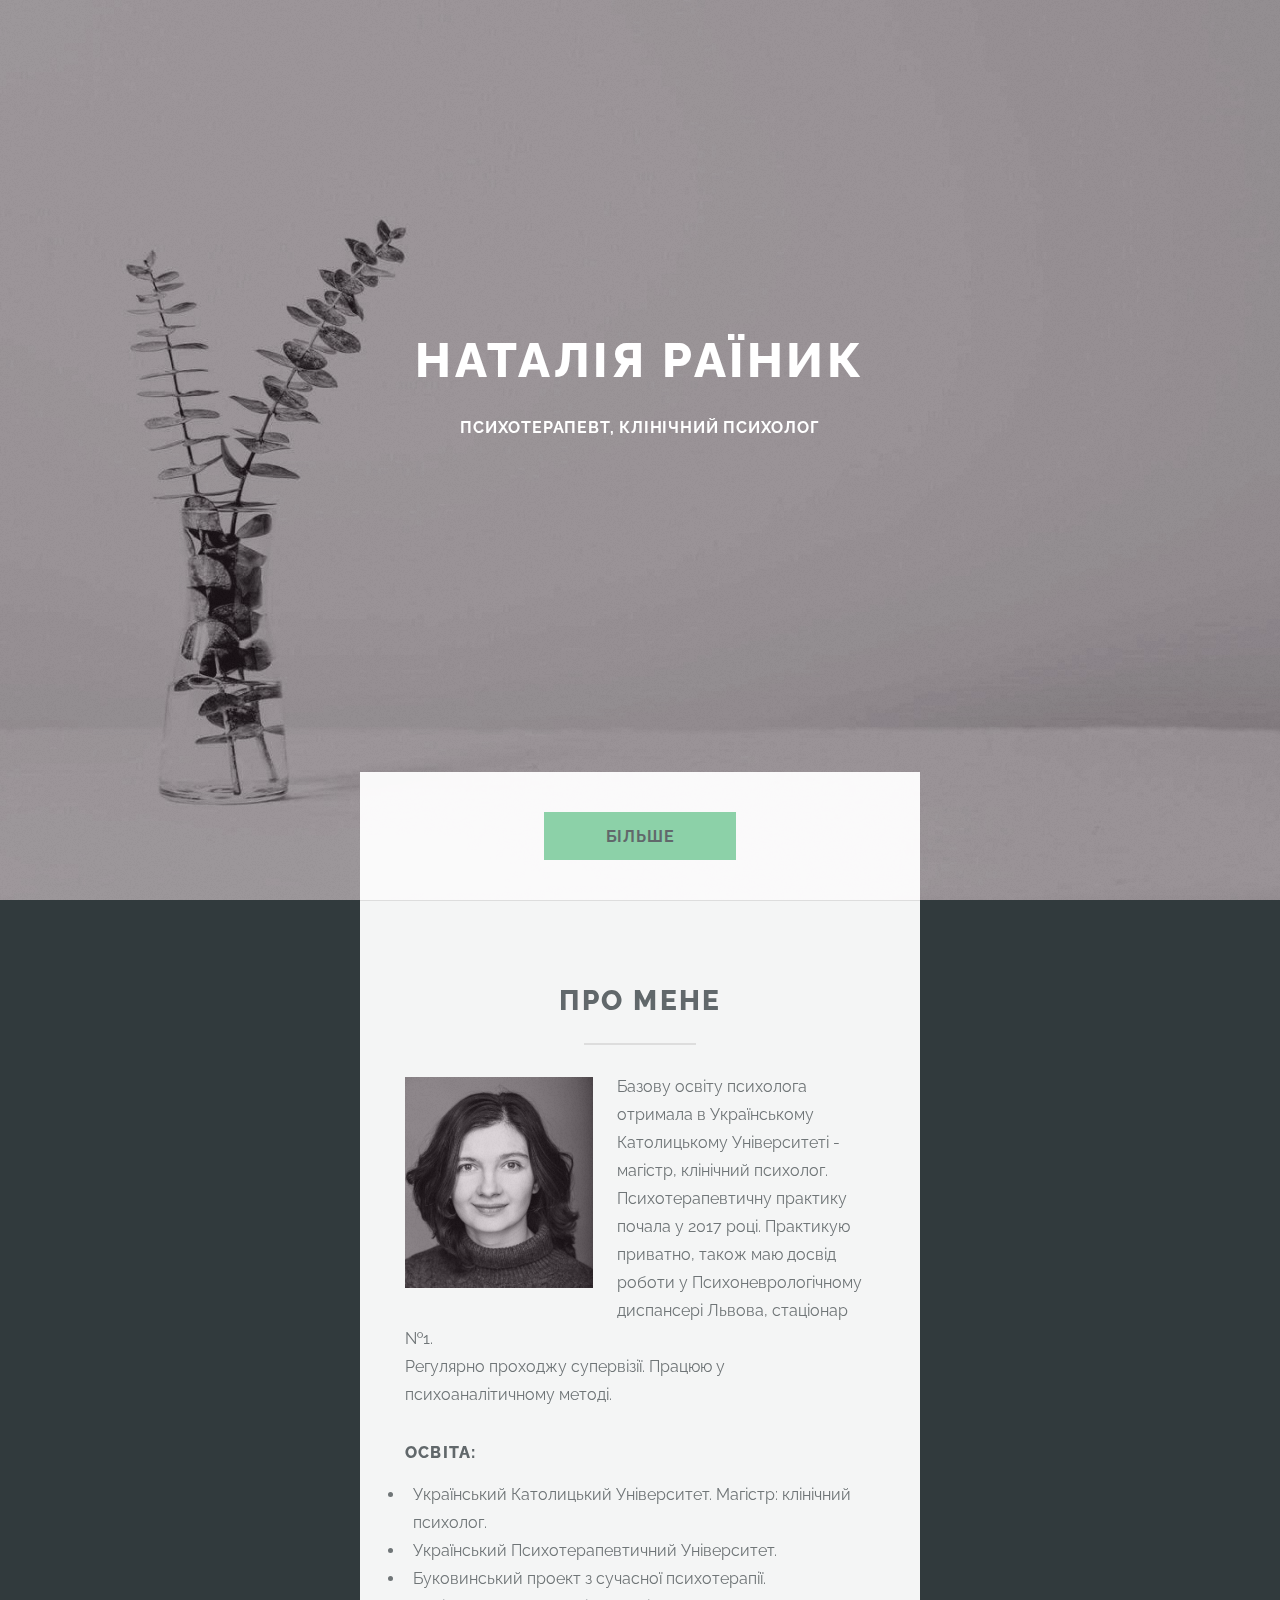
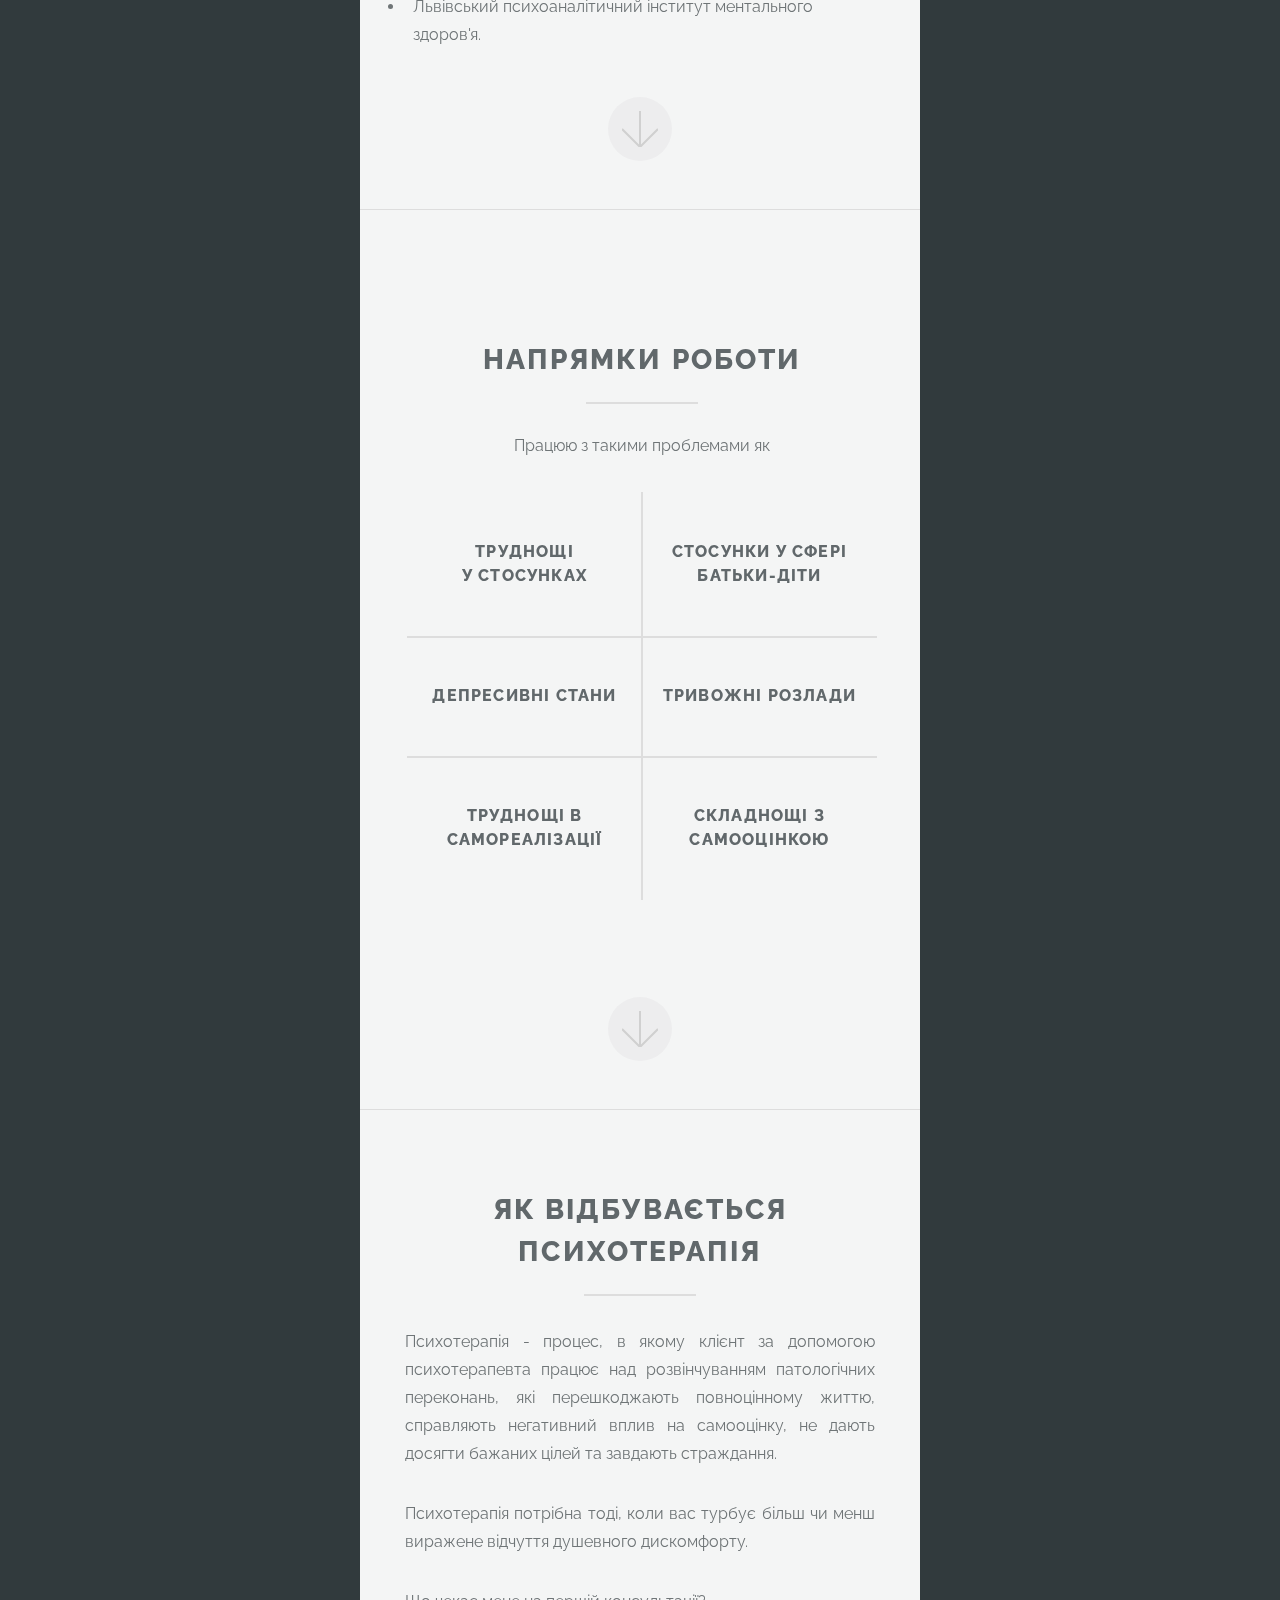
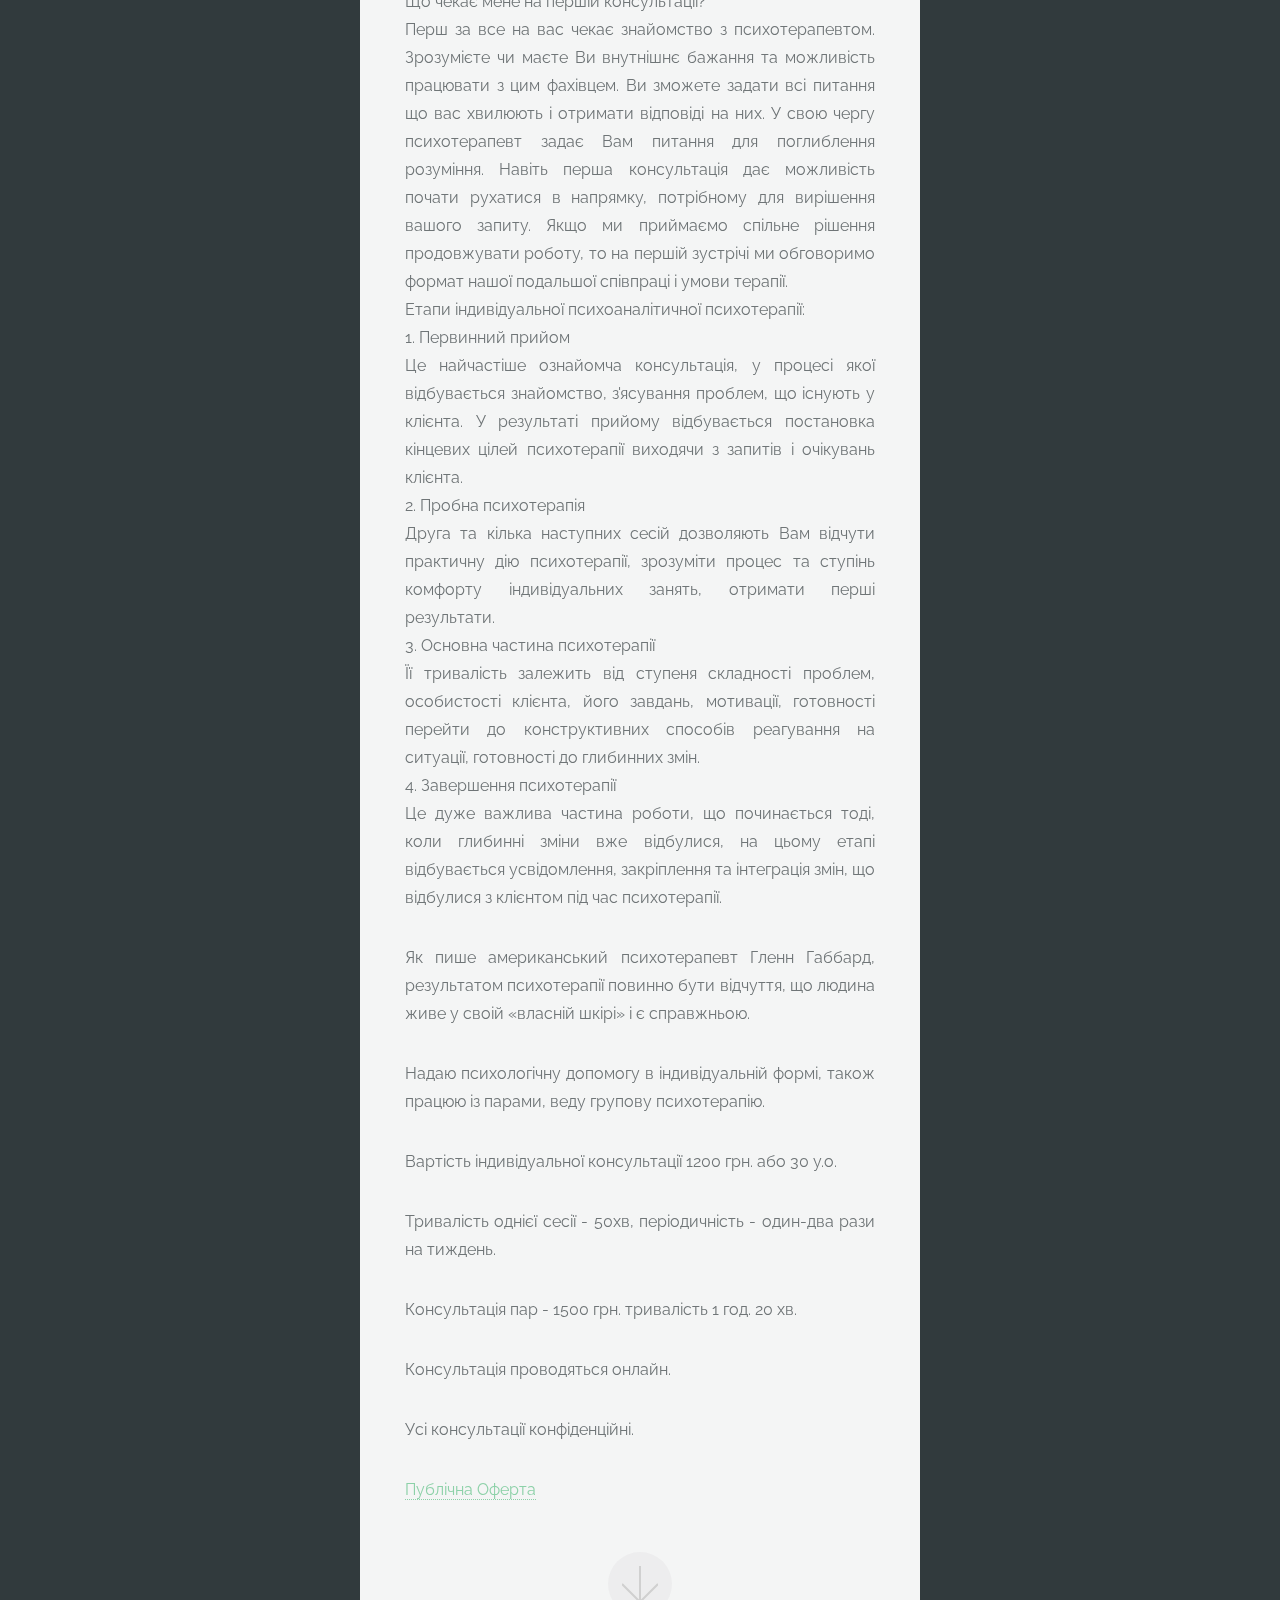
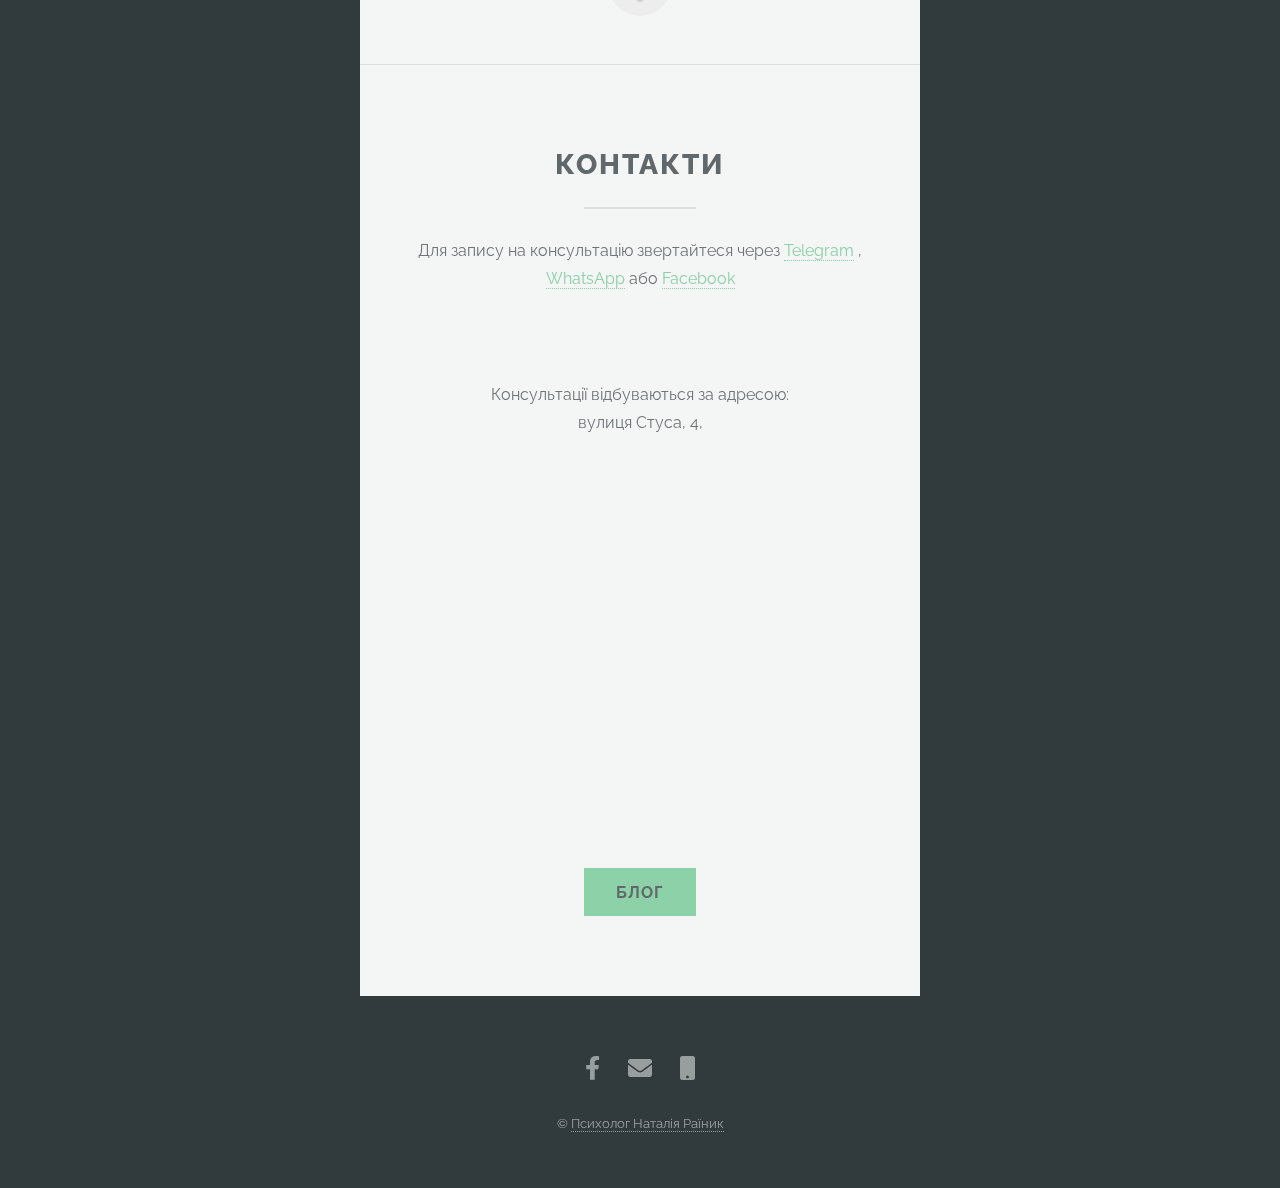
==== commit b8b35b1e: "Update index.html" ====
--- a/index.html
+++ b/index.html
@@ -299,7 +299,7 @@
             <header class="major">
                 <h2>Контакти</h2>
             </header>
-            <p>Для запису на консультацію звертайтеся через <a title="Telegram" href="tg://resolve?domain=NataliaRainyk">Telegram</a> , <a title="WhatsApp" href="https://wa.me/48785422814"> або <a title="Facebook" href="https://m.me/RainykPsyHelp"</p>
+            <p>Для запису на консультацію звертайтеся через <a title="Telegram" href="tg://resolve?domain=NataliaRainyk">Telegram</a> , <a title="WhatsApp" href="https://wa.me/48785422814">WhatsApp</a> або <a title="Facebook" href="https://m.me/RainykPsyHelp">Facebook</a></p>
             <div><address><br><br>Консультації відбуваються за адресою: <br>
 							вулиця Стуса, 4,<br><br></address></div></p>
 
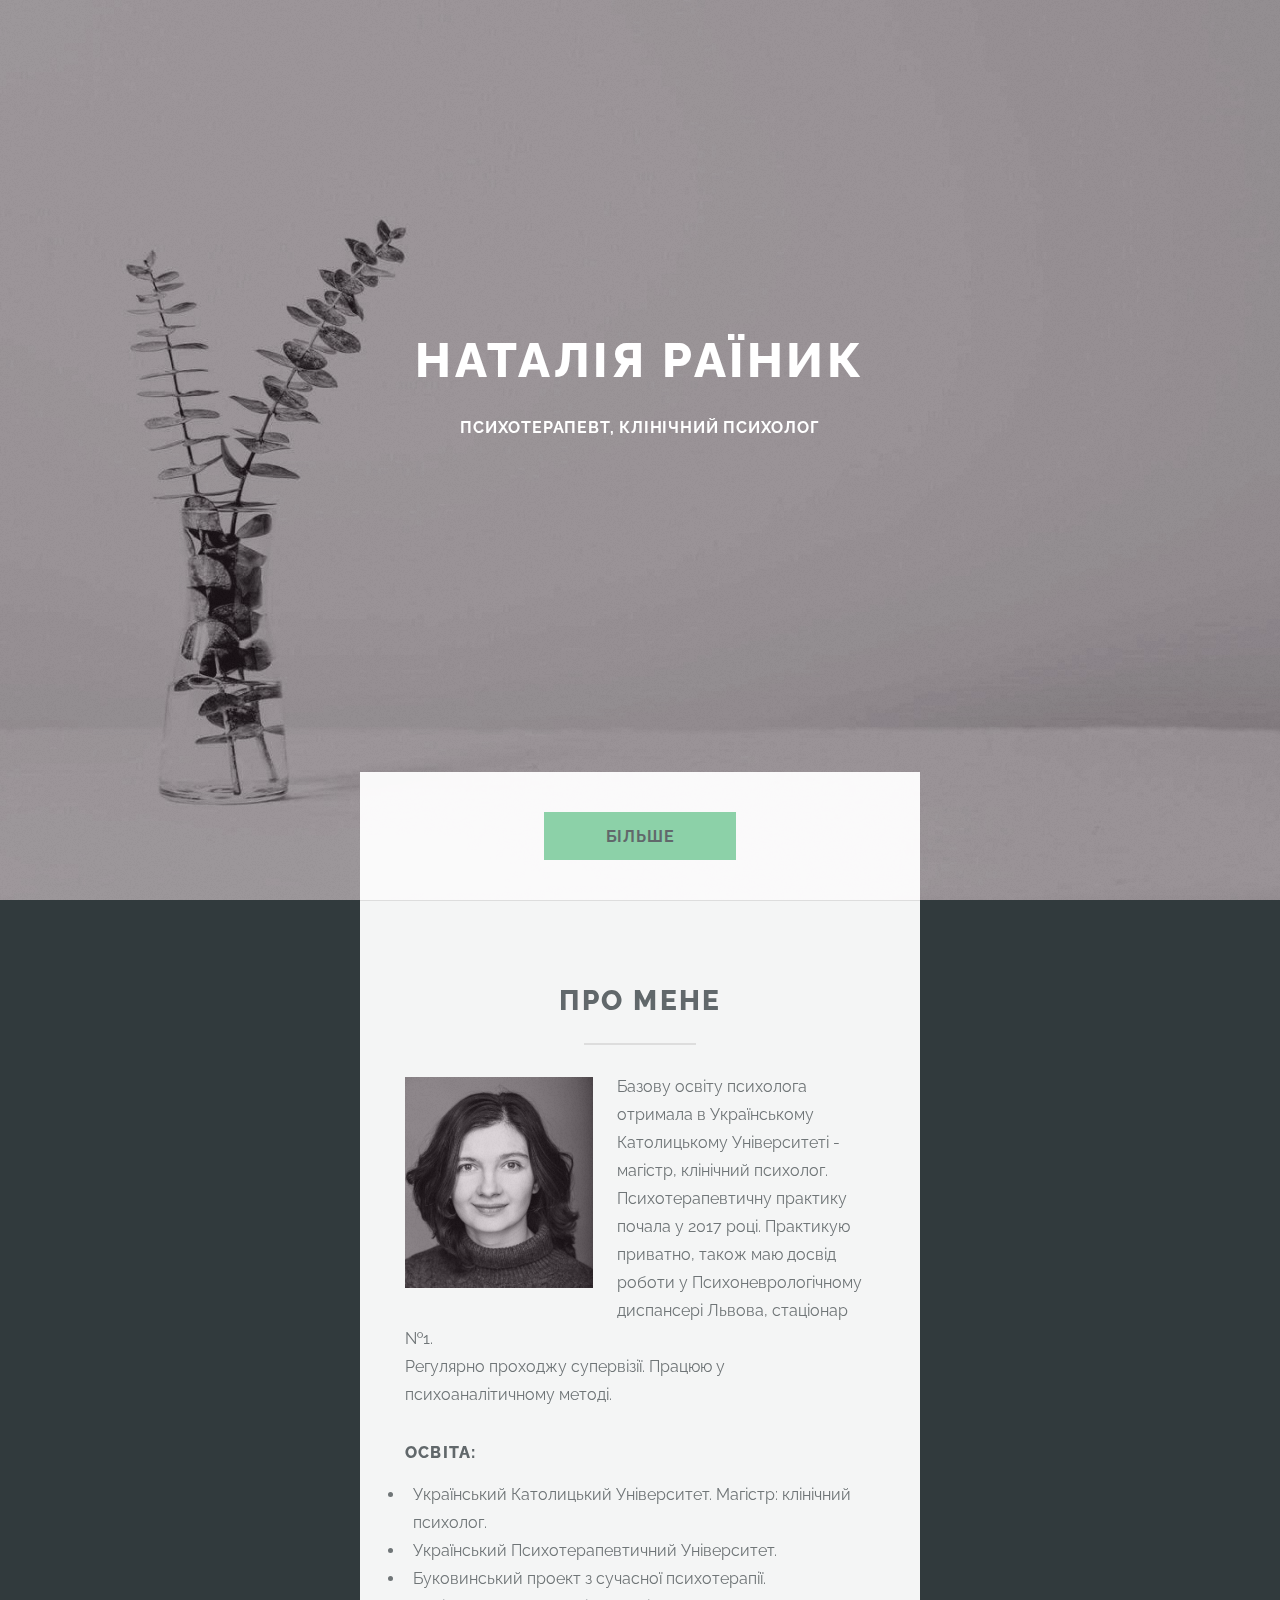
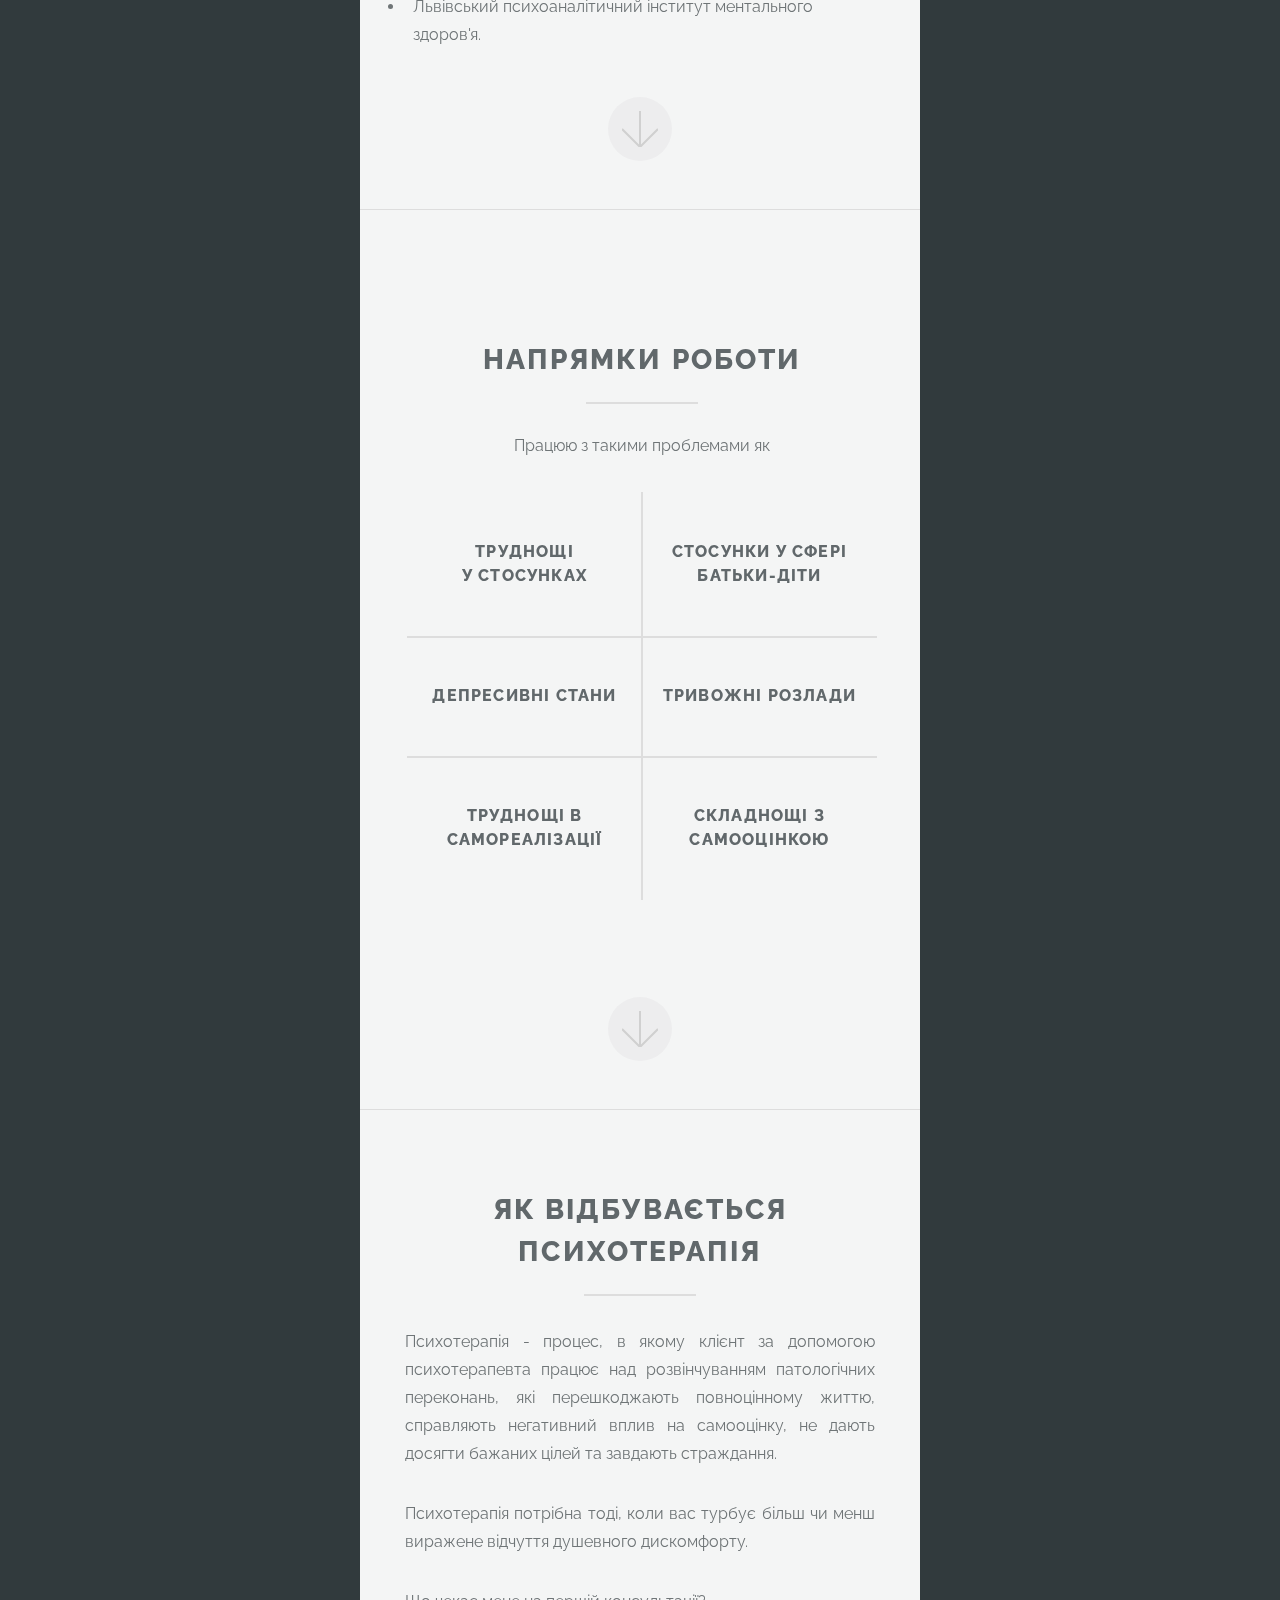
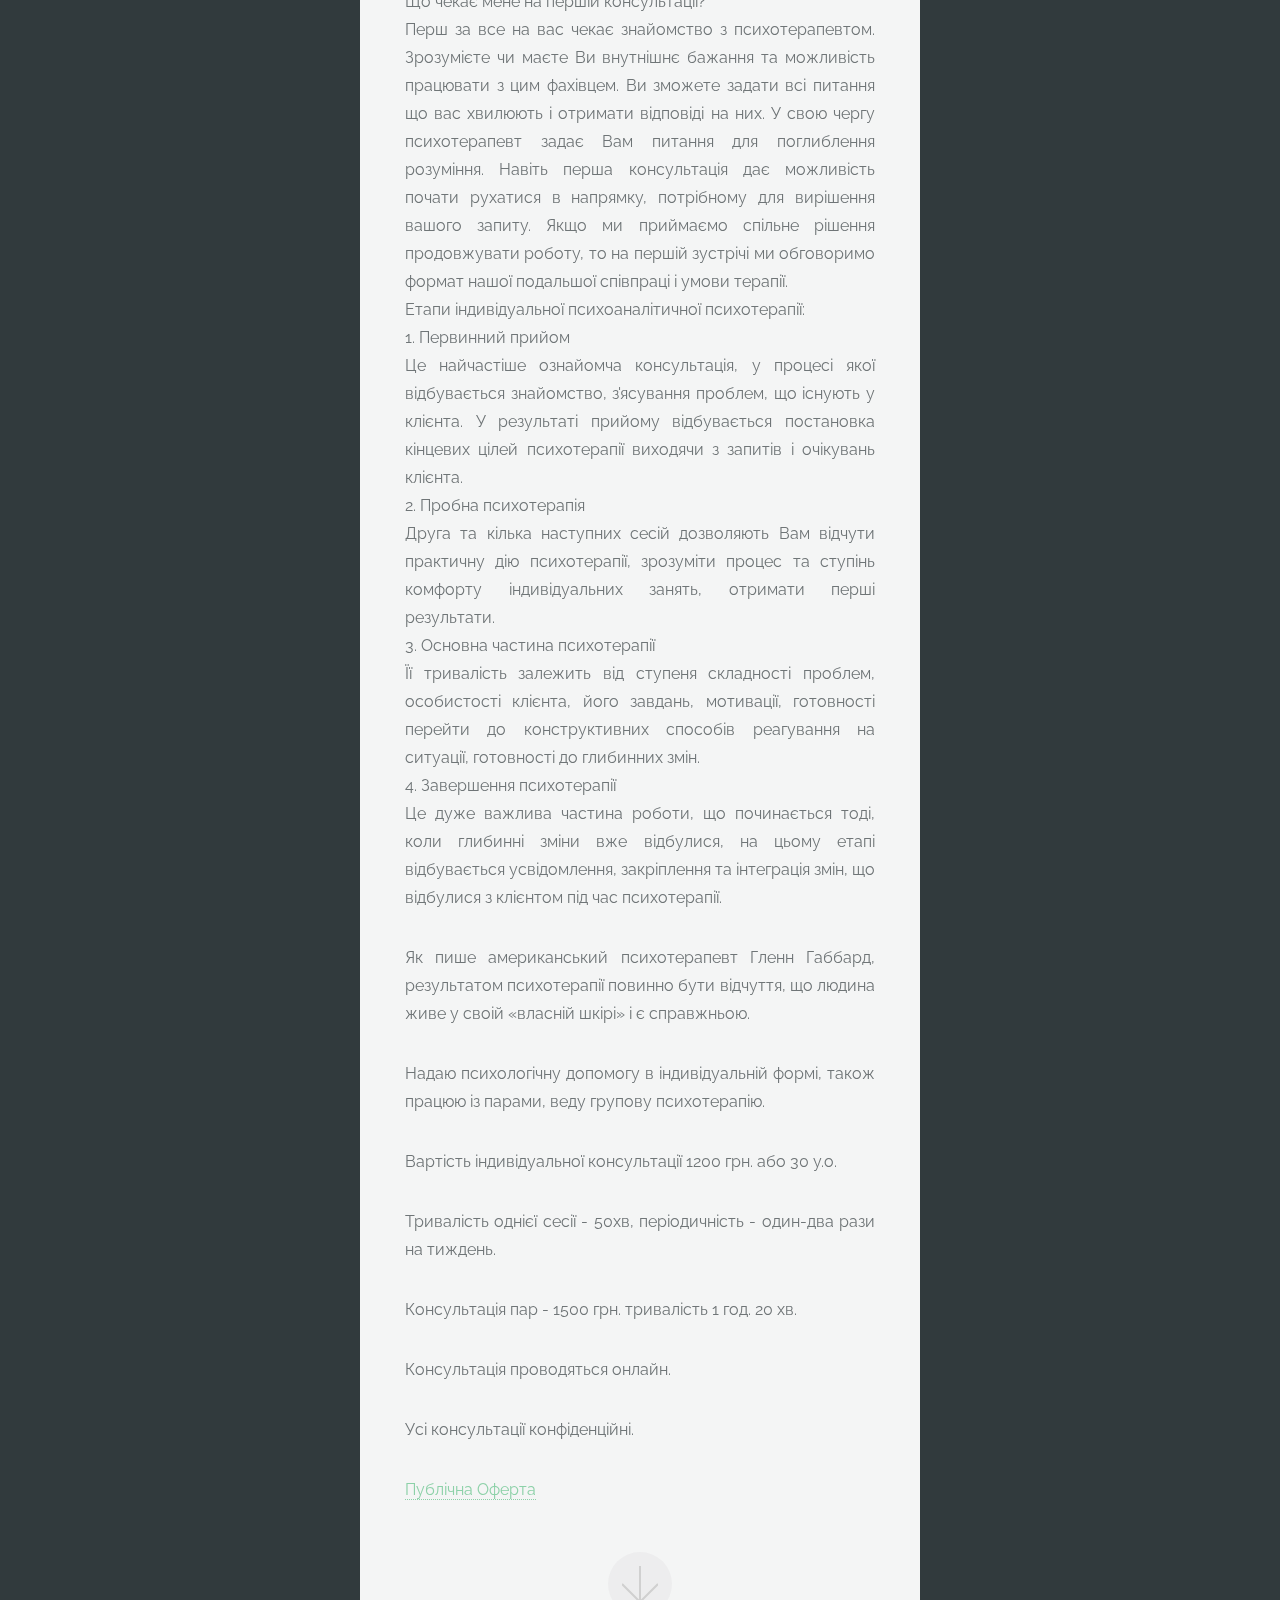
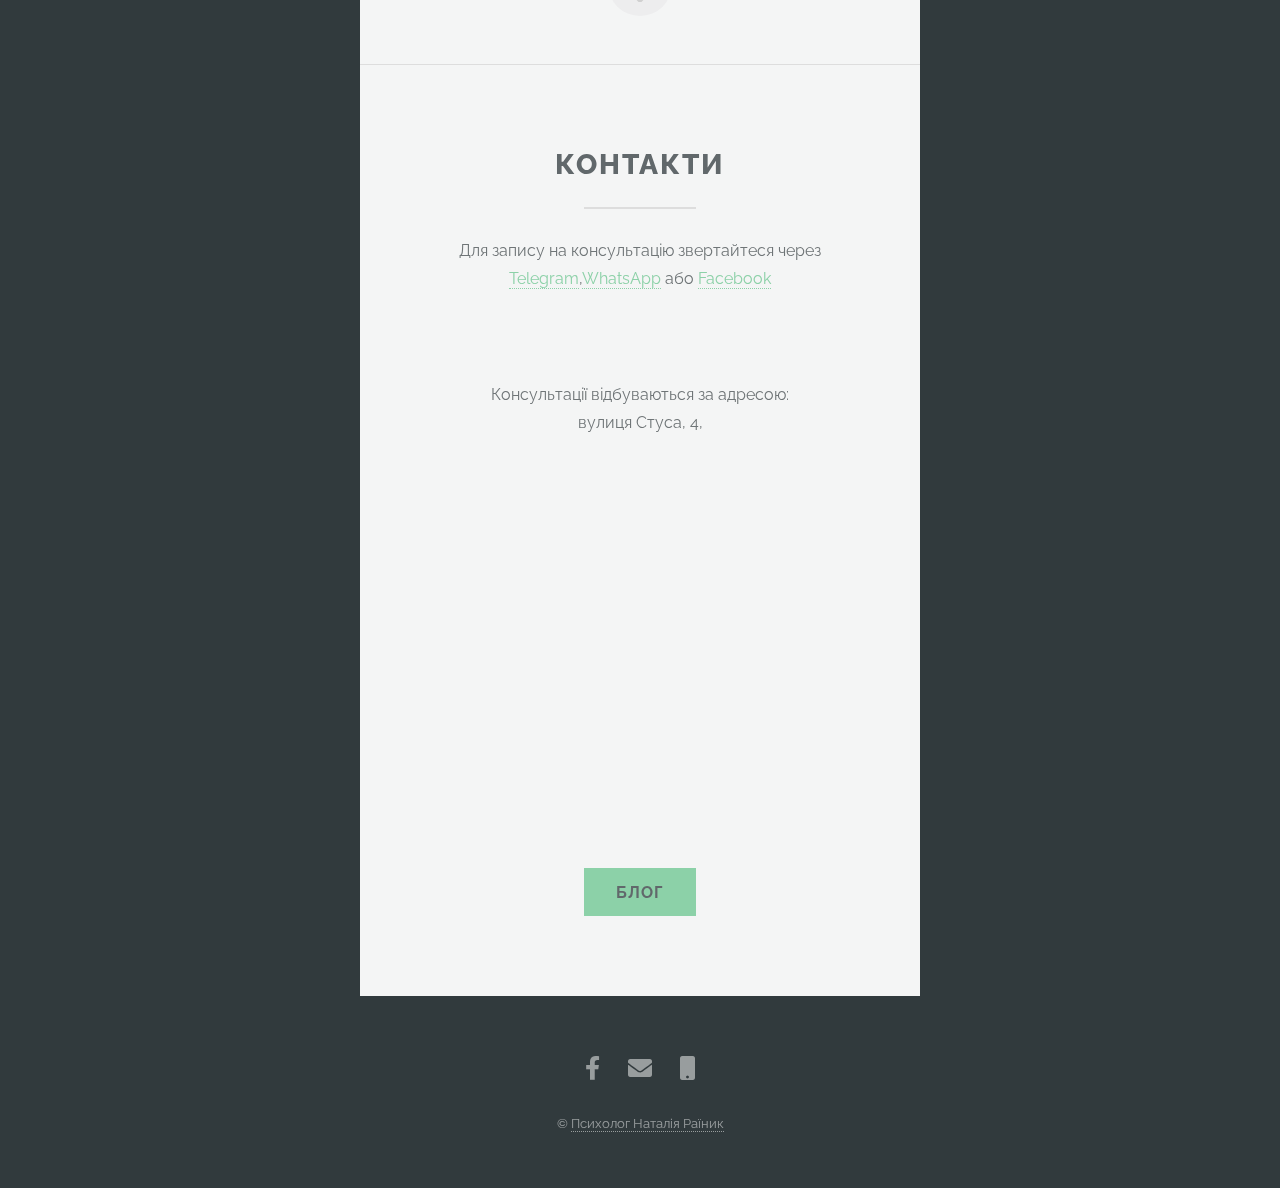
==== commit ac83dc18: "Update index.html" ====
--- a/index.html
+++ b/index.html
@@ -299,8 +299,8 @@
             <header class="major">
                 <h2>Контакти</h2>
             </header>
-            <p>Для запису на консультацію звертайтеся через <a title="Telegram" href="tg://resolve?domain=NataliaRainyk">Telegram</a> , <a title="WhatsApp" href="https://wa.me/48785422814">WhatsApp</a> або <a title="Facebook" href="https://m.me/RainykPsyHelp">Facebook</a></p>
-            <div><address><br><br>Консультації відбуваються за адресою: <br>
+            <p>Для запису на консультацію звертайтеся через <a title="Telegram" href="tg://resolve?domain=NataliaRainyk">Telegram</a>,<a title="WhatsApp" href="https://wa.me/48785422814">WhatsApp</a> або <a title="Facebook" href="https://m.me/RainykPsyHelp">Facebook</a></p>
+            <p><div><address><br><br>Консультації відбуваються за адресою: <br>
 							вулиця Стуса, 4,<br><br></address></div></p>
 
             <div class="iframe-rwd">
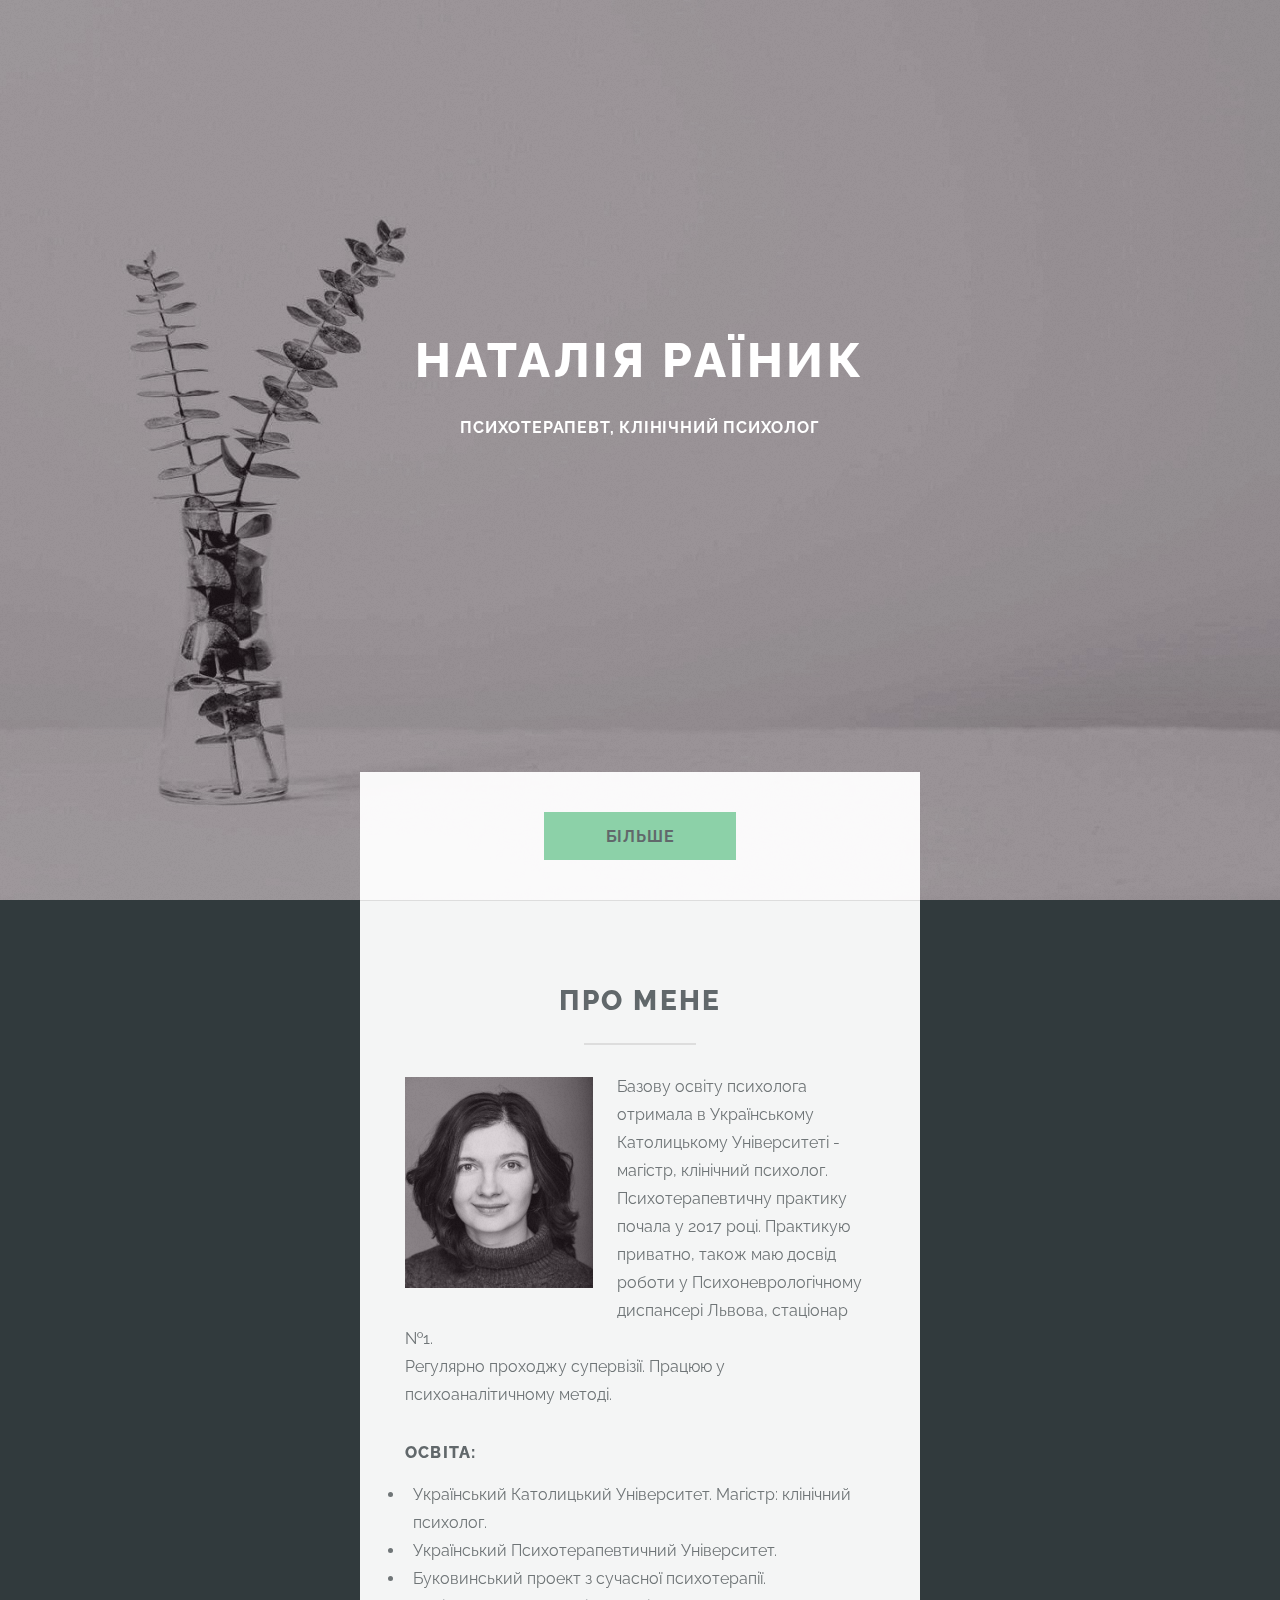
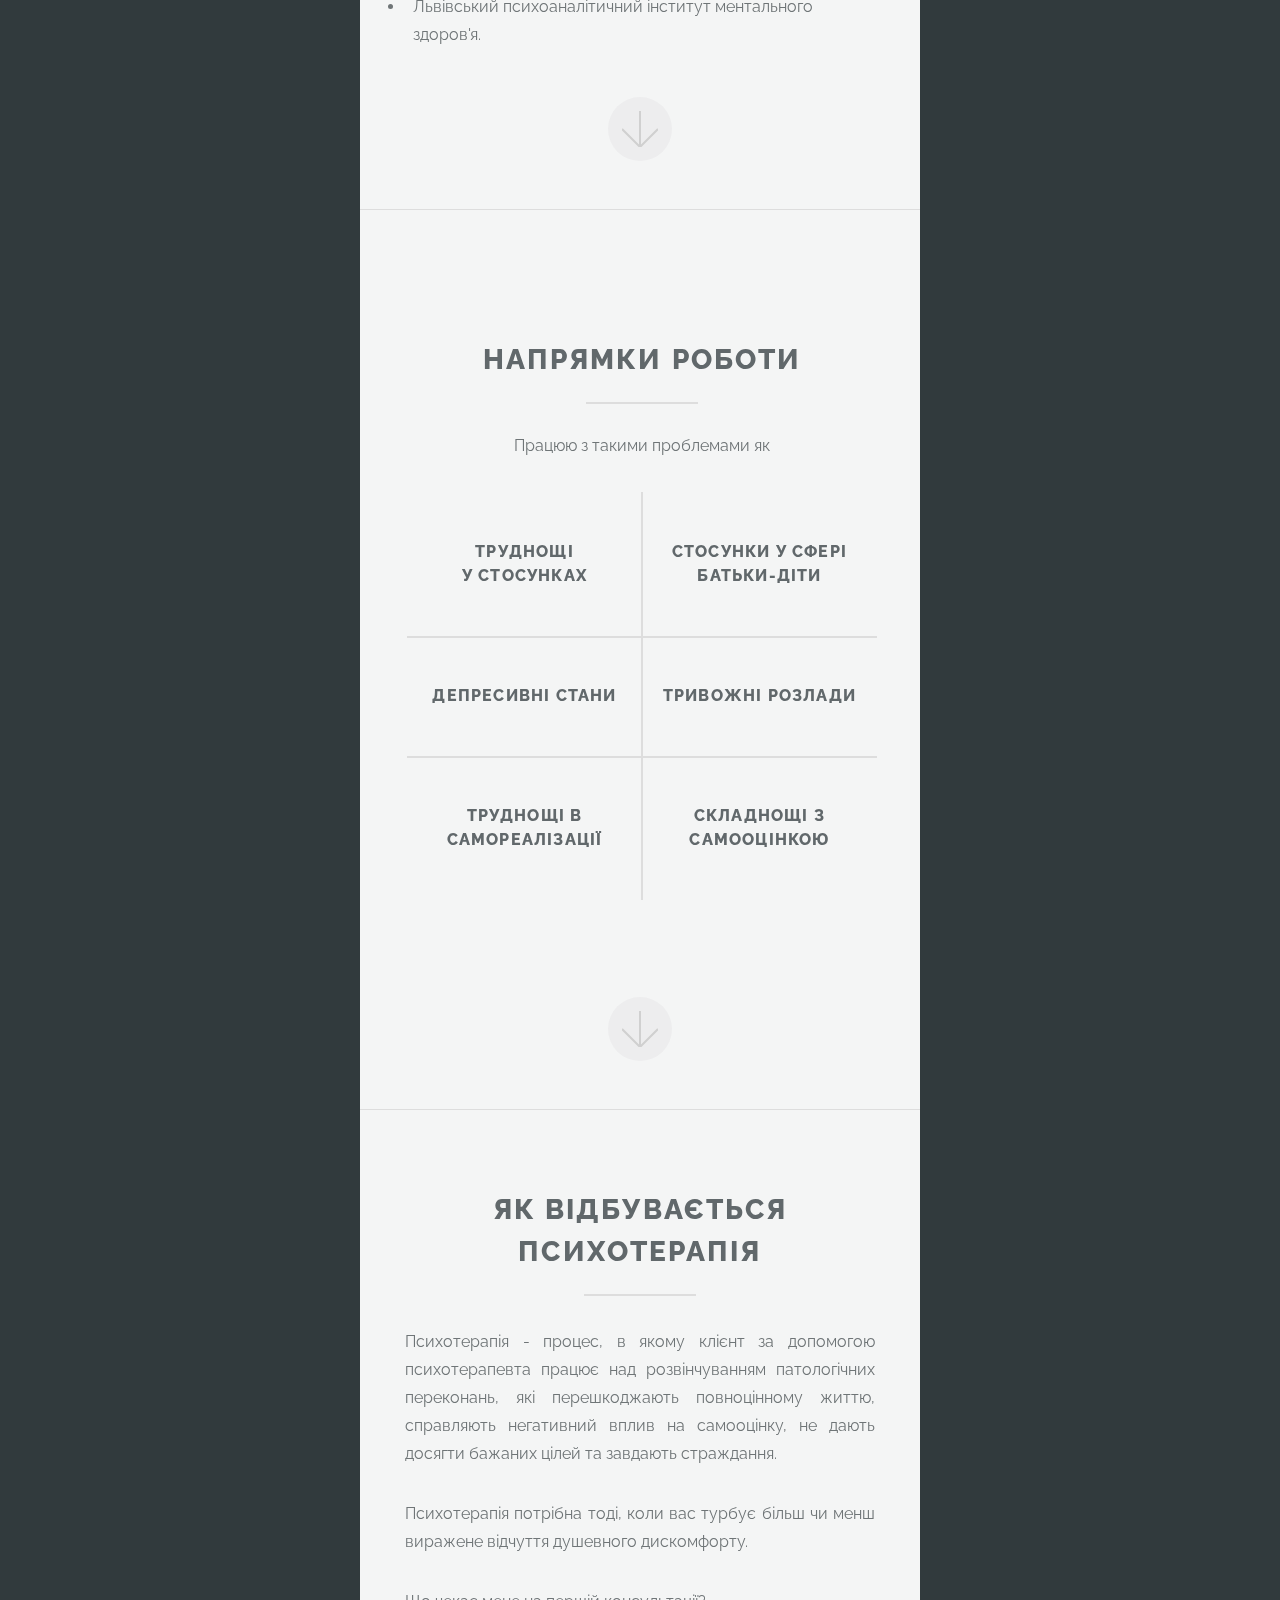
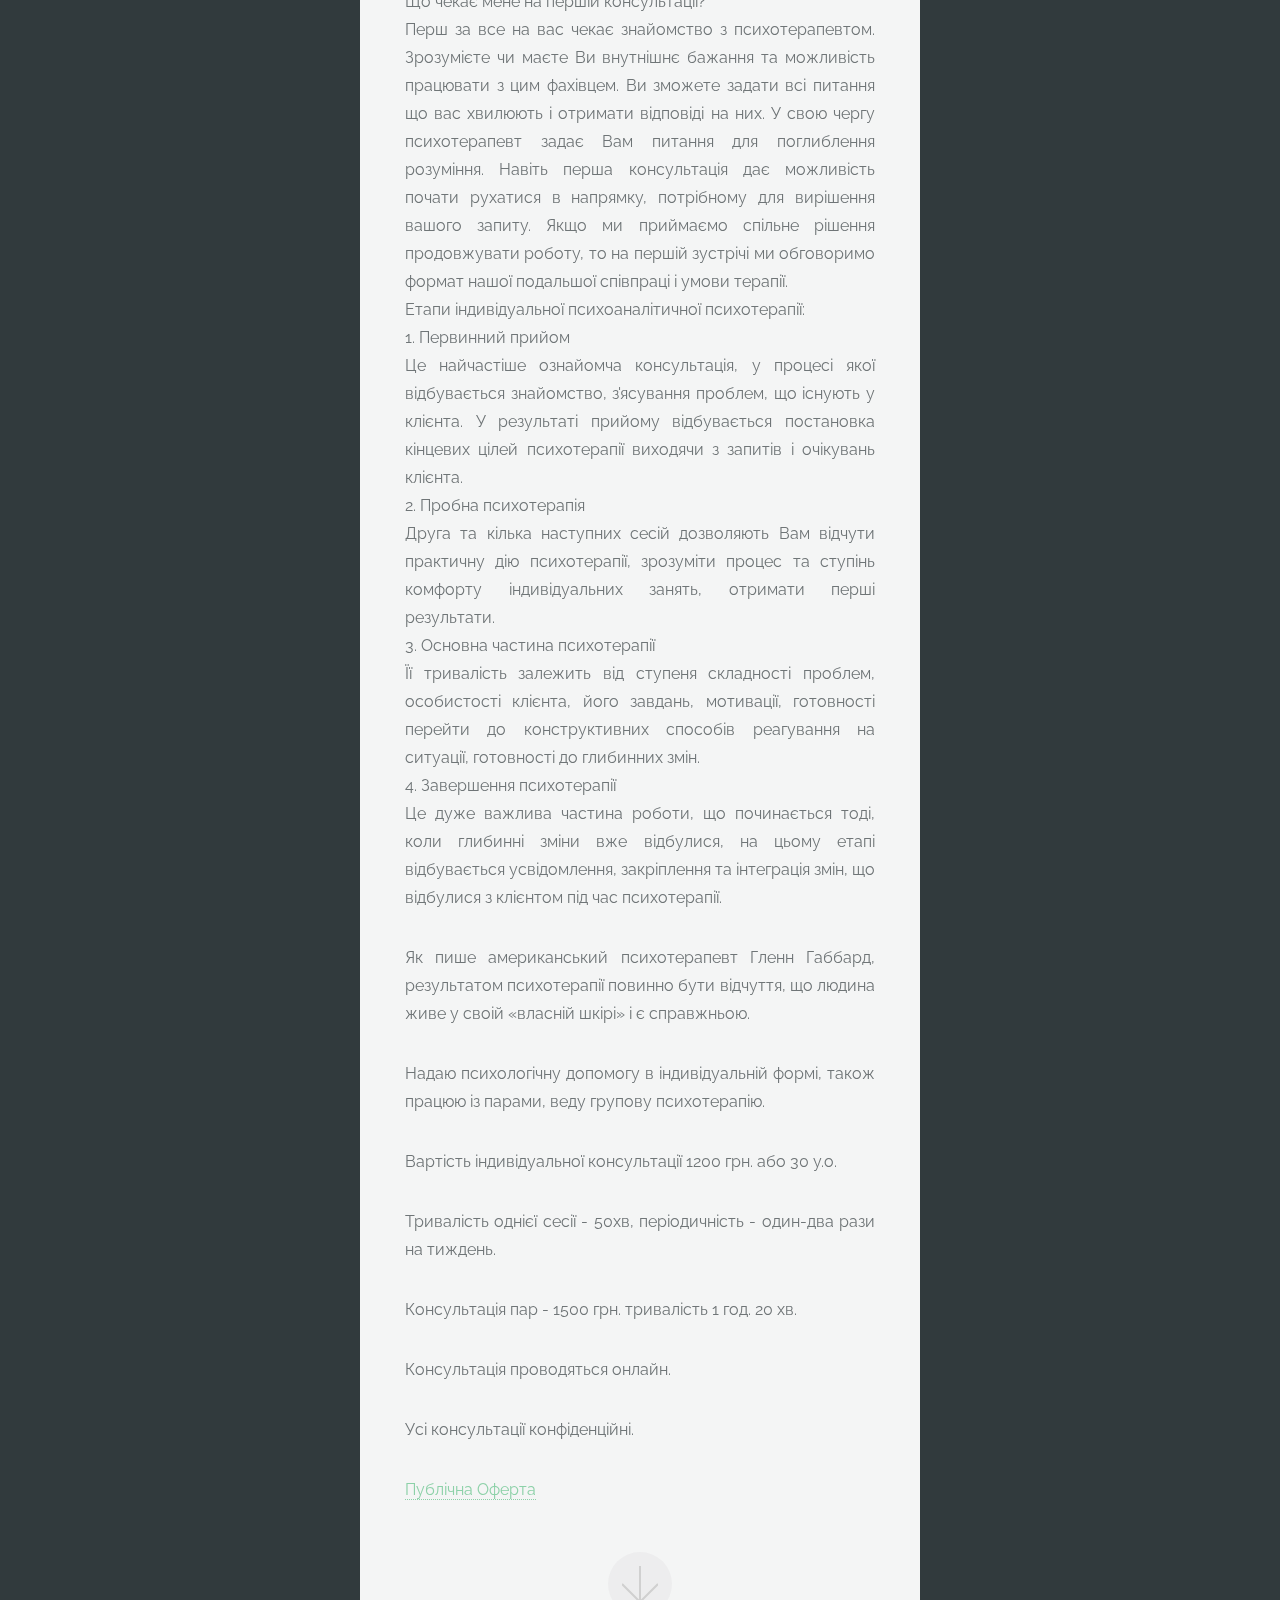
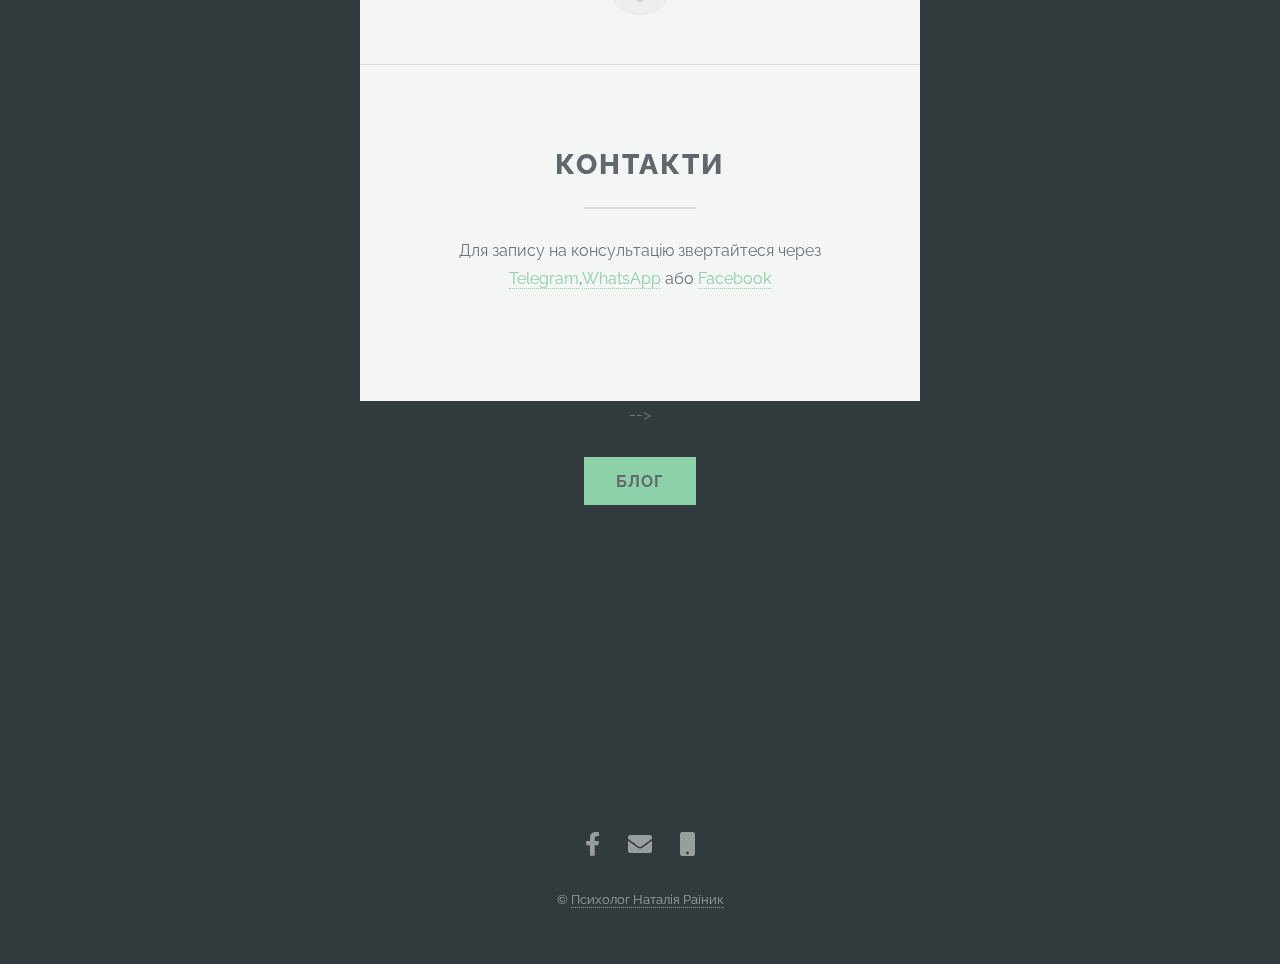
==== commit bcc7fd29: "Update index.html" ====
--- a/index.html
+++ b/index.html
@@ -300,13 +300,13 @@
                 <h2>Контакти</h2>
             </header>
             <p>Для запису на консультацію звертайтеся через <a title="Telegram" href="tg://resolve?domain=NataliaRainyk">Telegram</a>,<a title="WhatsApp" href="https://wa.me/48785422814">WhatsApp</a> або <a title="Facebook" href="https://m.me/RainykPsyHelp">Facebook</a></p>
-            <p><div><address><br><br>Консультації відбуваються за адресою: <br>
-							вулиця Стуса, 4,<br><br></address></div></p>
-
-            <div class="iframe-rwd">
-                <iframe title="Психолог Наталія Раїник" src="https://www.google.com/maps/embed?pb=!1m14!1m8!1m3!1d1286.5360656021219!2d24.03047781476408!3d49.84110218302833!3m2!1i1024!2i768!4f13.1!3m3!1m2!1s0x0%3A0x5af704951f721a46!2z0J_RgdC40YXQvtC70L7Qsywg0L_RgdC40YXQvtGC0LXRgNCw0L_QtdCy0YIg0J3QsNGC0LDQu9GW0Y8g0KDQsNGX0L3QuNC6!5e0!3m2!1suk!2sua!4v1563549293065!5m2!1suk!2sua"  width="600" height="450"  style="border:0" allowfullscreen></iframe> <!-- protocol="https" frameborder="0" -->
-                <br>
-            </div>
+<!-- <p><div><address><br><br>Консультації відбуваються за адресою: <br>
+    вулиця Стуса, 4,<br><br></address></div></p>
+
+<div class="iframe-rwd">
+<iframe title="Психолог Наталія Раїник" src="https://www.google.com/maps/embed?pb=!1m14!1m8!1m3!1d1286.5360656021219!2d24.03047781476408!3d49.84110218302833!3m2!1i1024!2i768!4f13.1!3m3!1m2!1s0x0%3A0x5af704951f721a46!2z0J_RgdC40YXQvtC70L7Qsywg0L_RgdC40YXQvtGC0LXRgNCw0L_QtdCy0YIg0J3QsNGC0LDQu9GW0Y8g0KDQsNGX0L3QuNC6!5e0!3m2!1suk!2sua!4v1563549293065!5m2!1suk!2sua"  width="600" height="450"  style="border:0" allowfullscreen></iframe> <!-- protocol="https" frameborder="0" -->
+<br>
+</div> -->
             <div>
                 <br>
             <div>
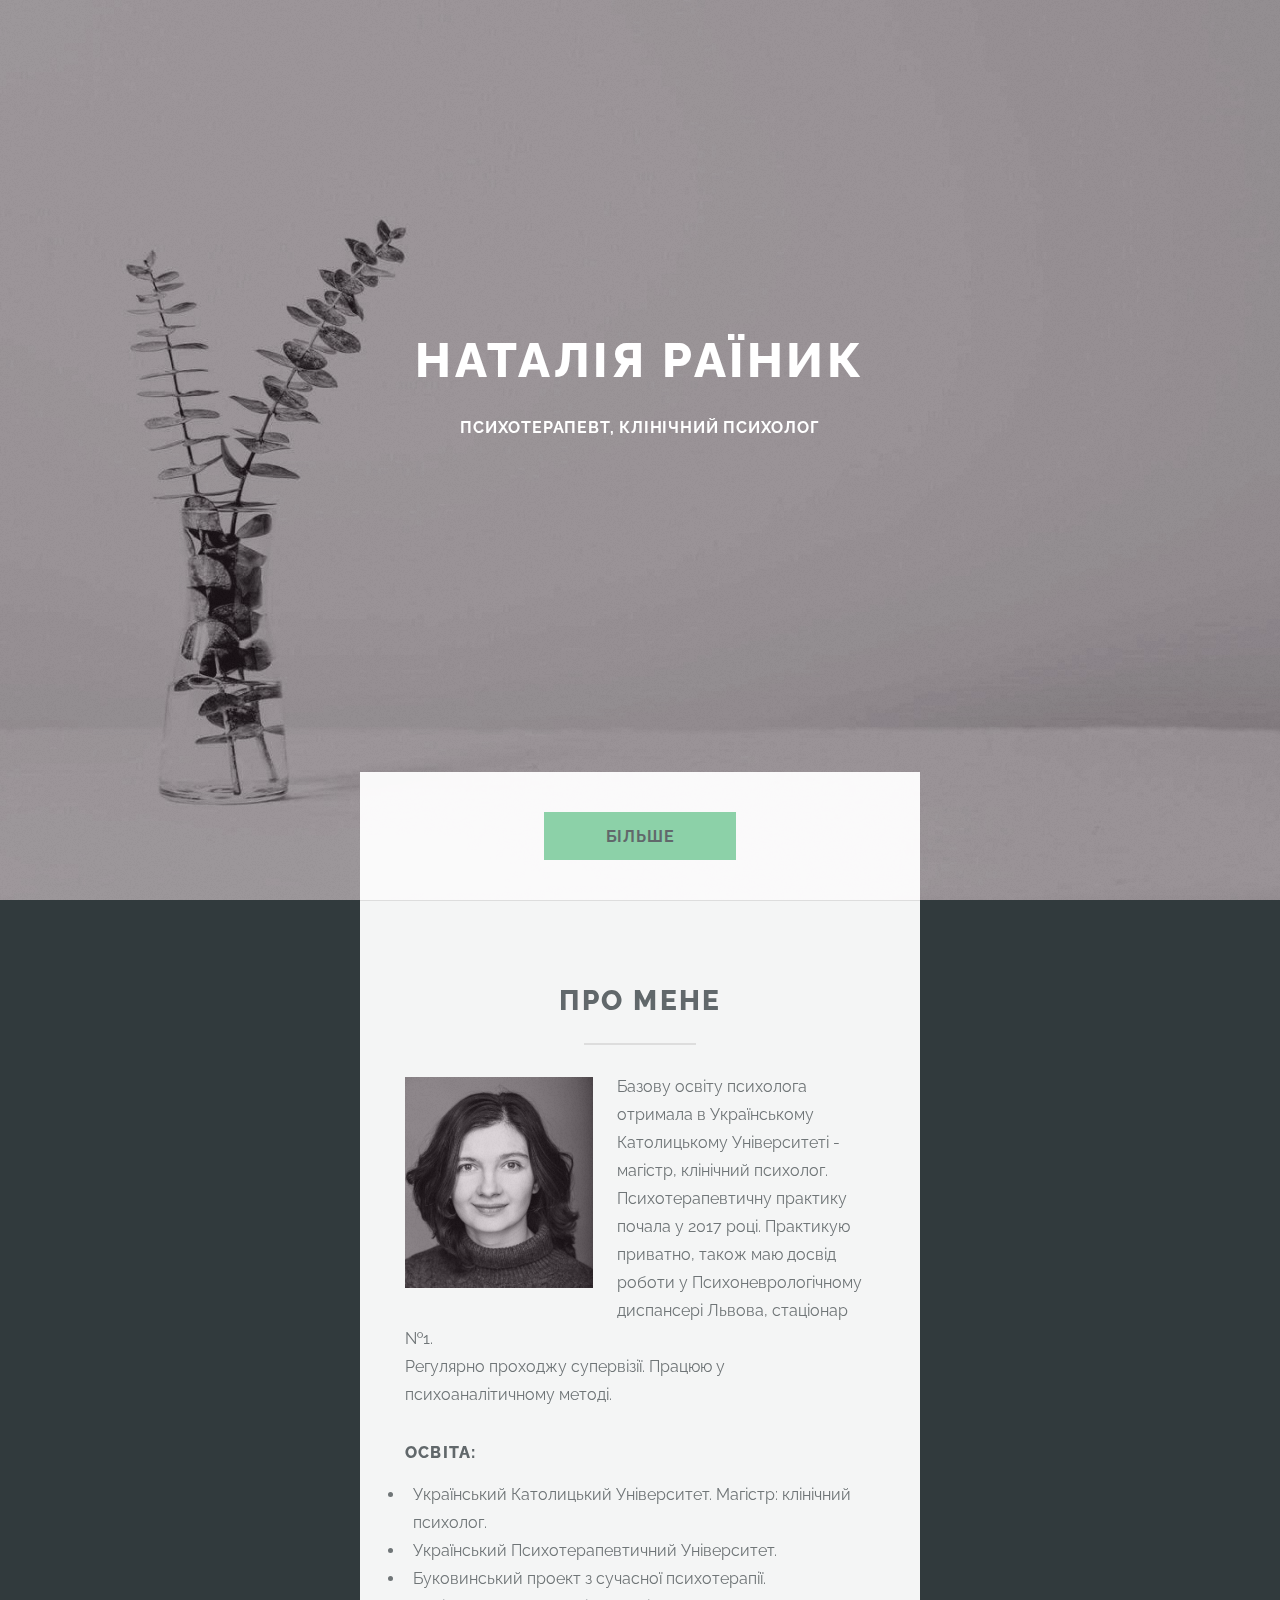
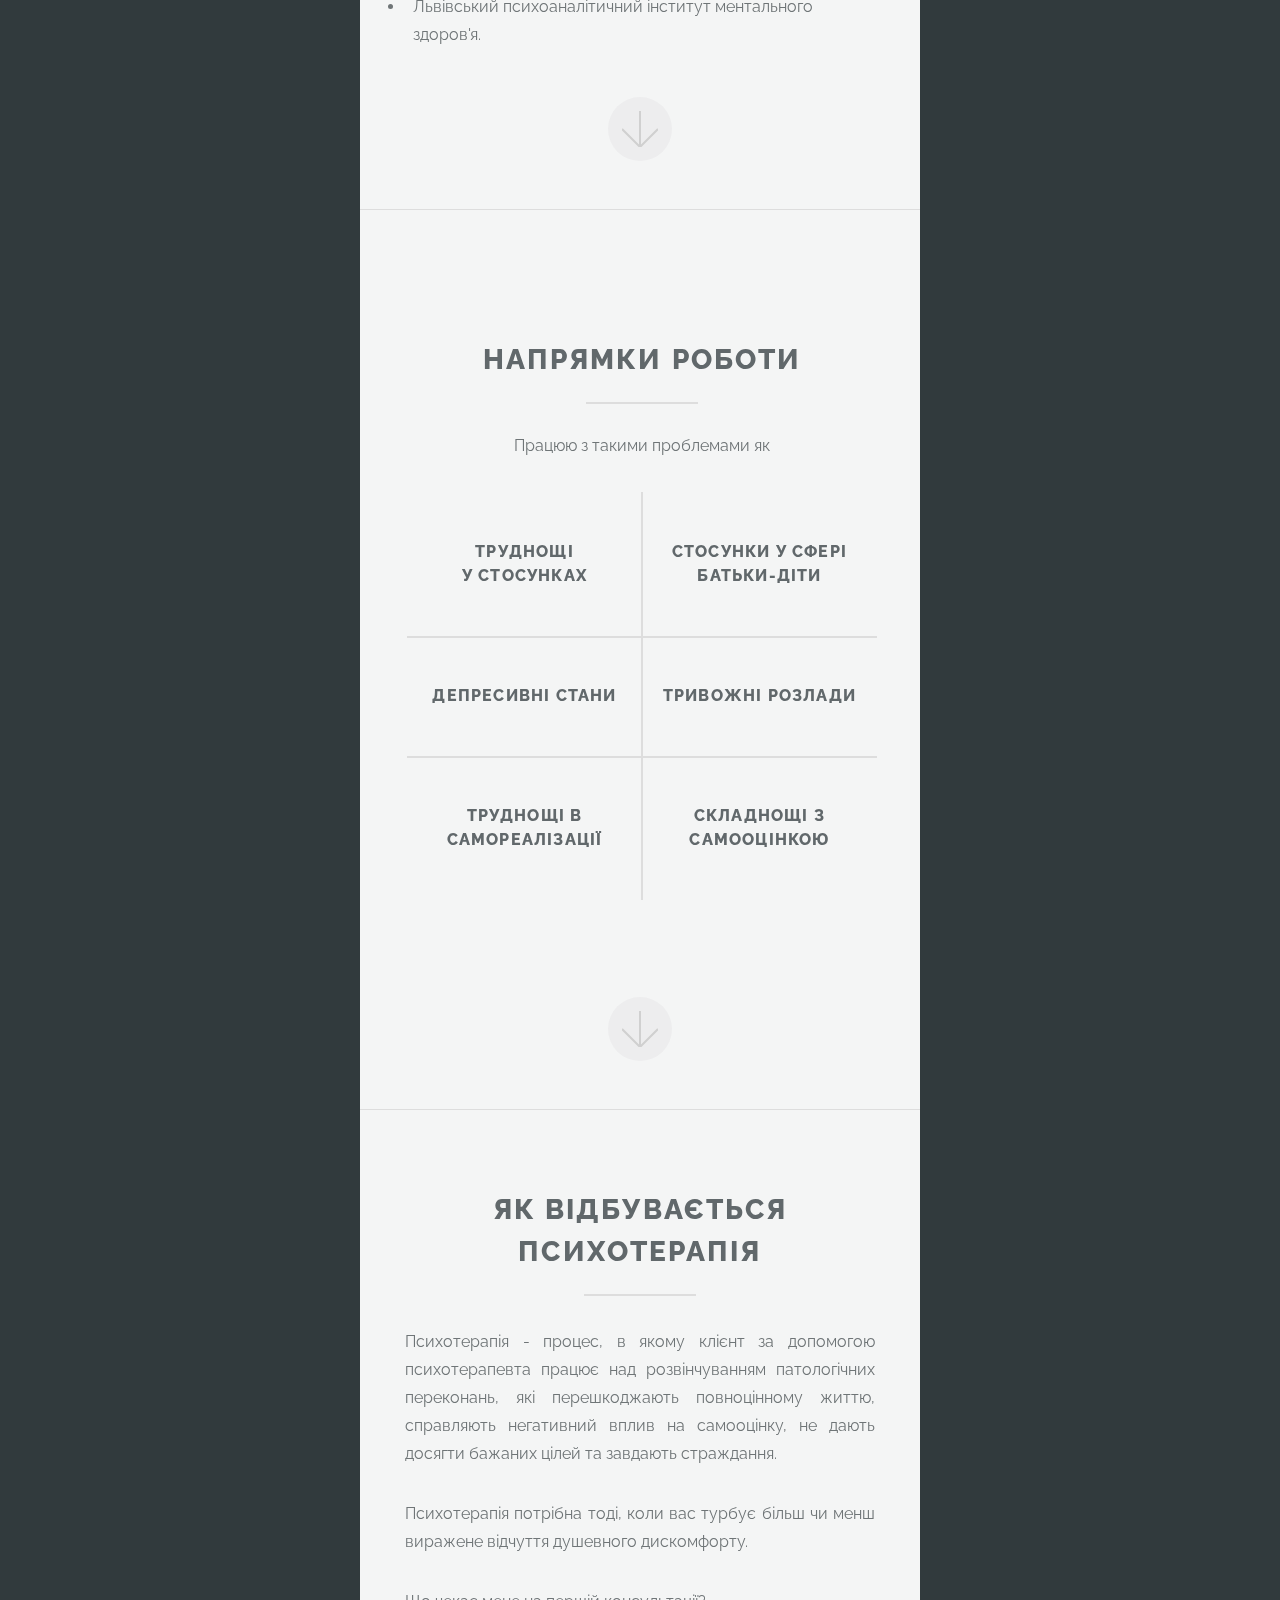
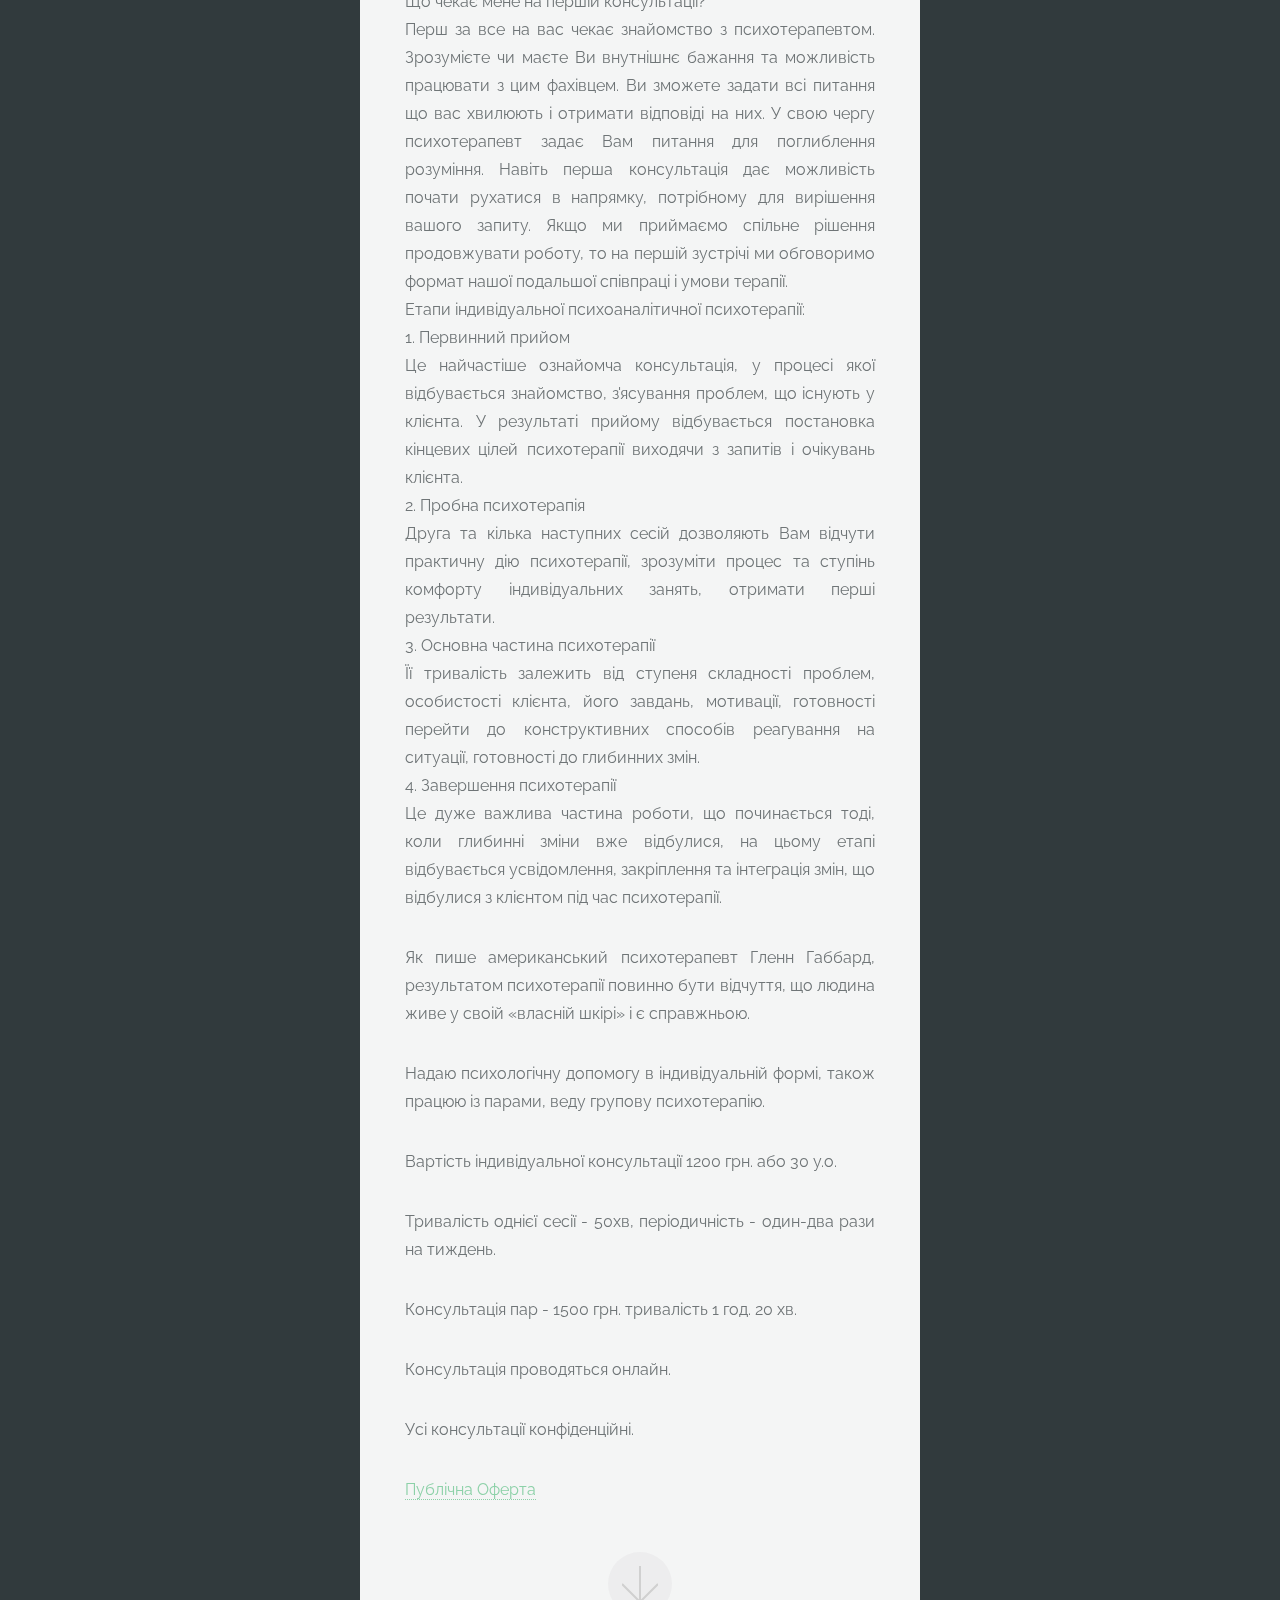
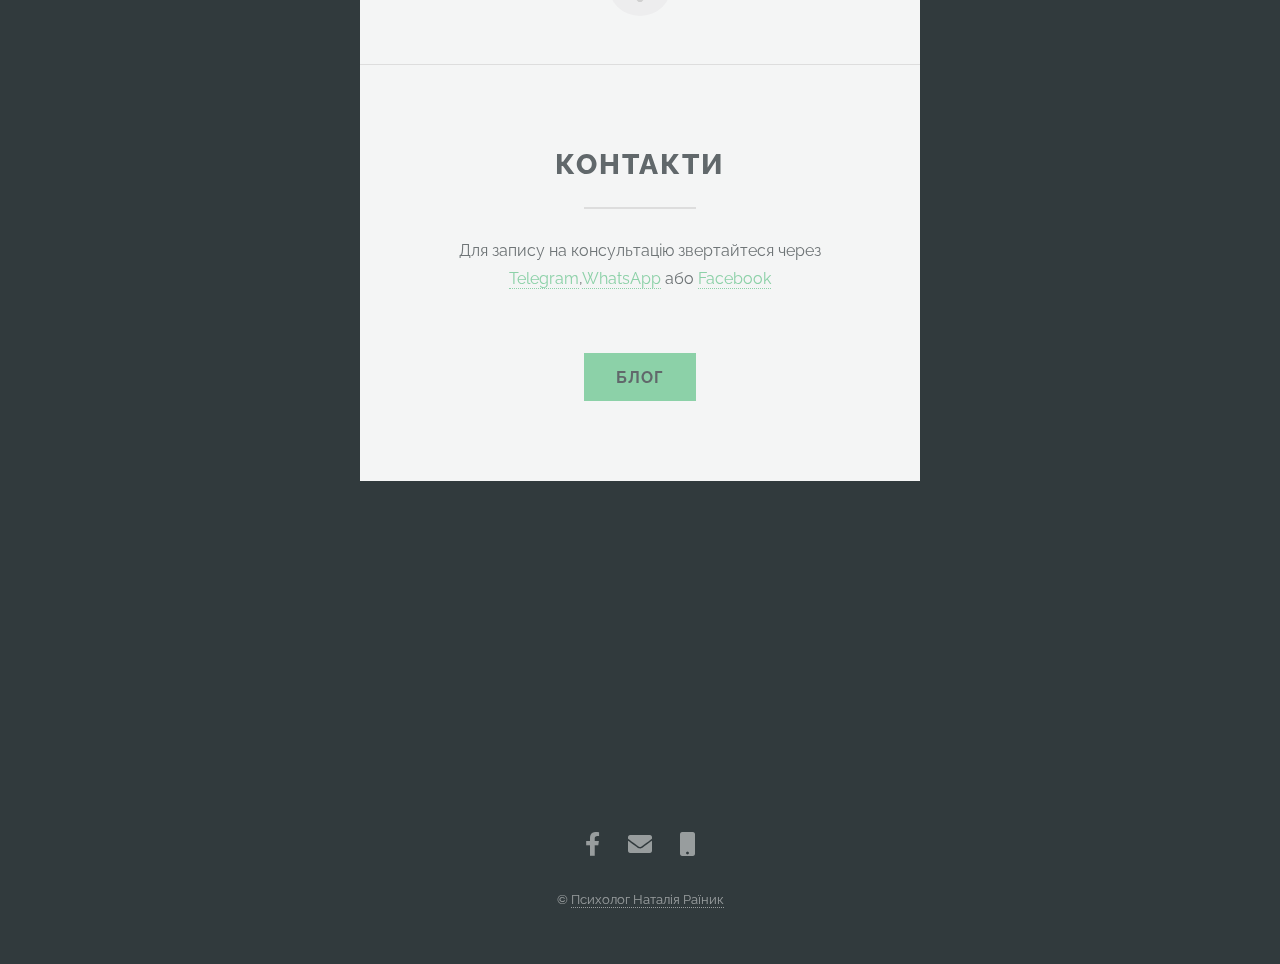
==== commit 919e8711: "Deleted google map" ====
--- a/index.html
+++ b/index.html
@@ -300,13 +300,6 @@
                 <h2>Контакти</h2>
             </header>
             <p>Для запису на консультацію звертайтеся через <a title="Telegram" href="tg://resolve?domain=NataliaRainyk">Telegram</a>,<a title="WhatsApp" href="https://wa.me/48785422814">WhatsApp</a> або <a title="Facebook" href="https://m.me/RainykPsyHelp">Facebook</a></p>
-<!-- <p><div><address><br><br>Консультації відбуваються за адресою: <br>
-    вулиця Стуса, 4,<br><br></address></div></p>
-
-<div class="iframe-rwd">
-<iframe title="Психолог Наталія Раїник" src="https://www.google.com/maps/embed?pb=!1m14!1m8!1m3!1d1286.5360656021219!2d24.03047781476408!3d49.84110218302833!3m2!1i1024!2i768!4f13.1!3m3!1m2!1s0x0%3A0x5af704951f721a46!2z0J_RgdC40YXQvtC70L7Qsywg0L_RgdC40YXQvtGC0LXRgNCw0L_QtdCy0YIg0J3QsNGC0LDQu9GW0Y8g0KDQsNGX0L3QuNC6!5e0!3m2!1suk!2sua!4v1563549293065!5m2!1suk!2sua"  width="600" height="450"  style="border:0" allowfullscreen></iframe> <!-- protocol="https" frameborder="0" -->
-<br>
-</div> -->
             <div>
                 <br>
             <div>
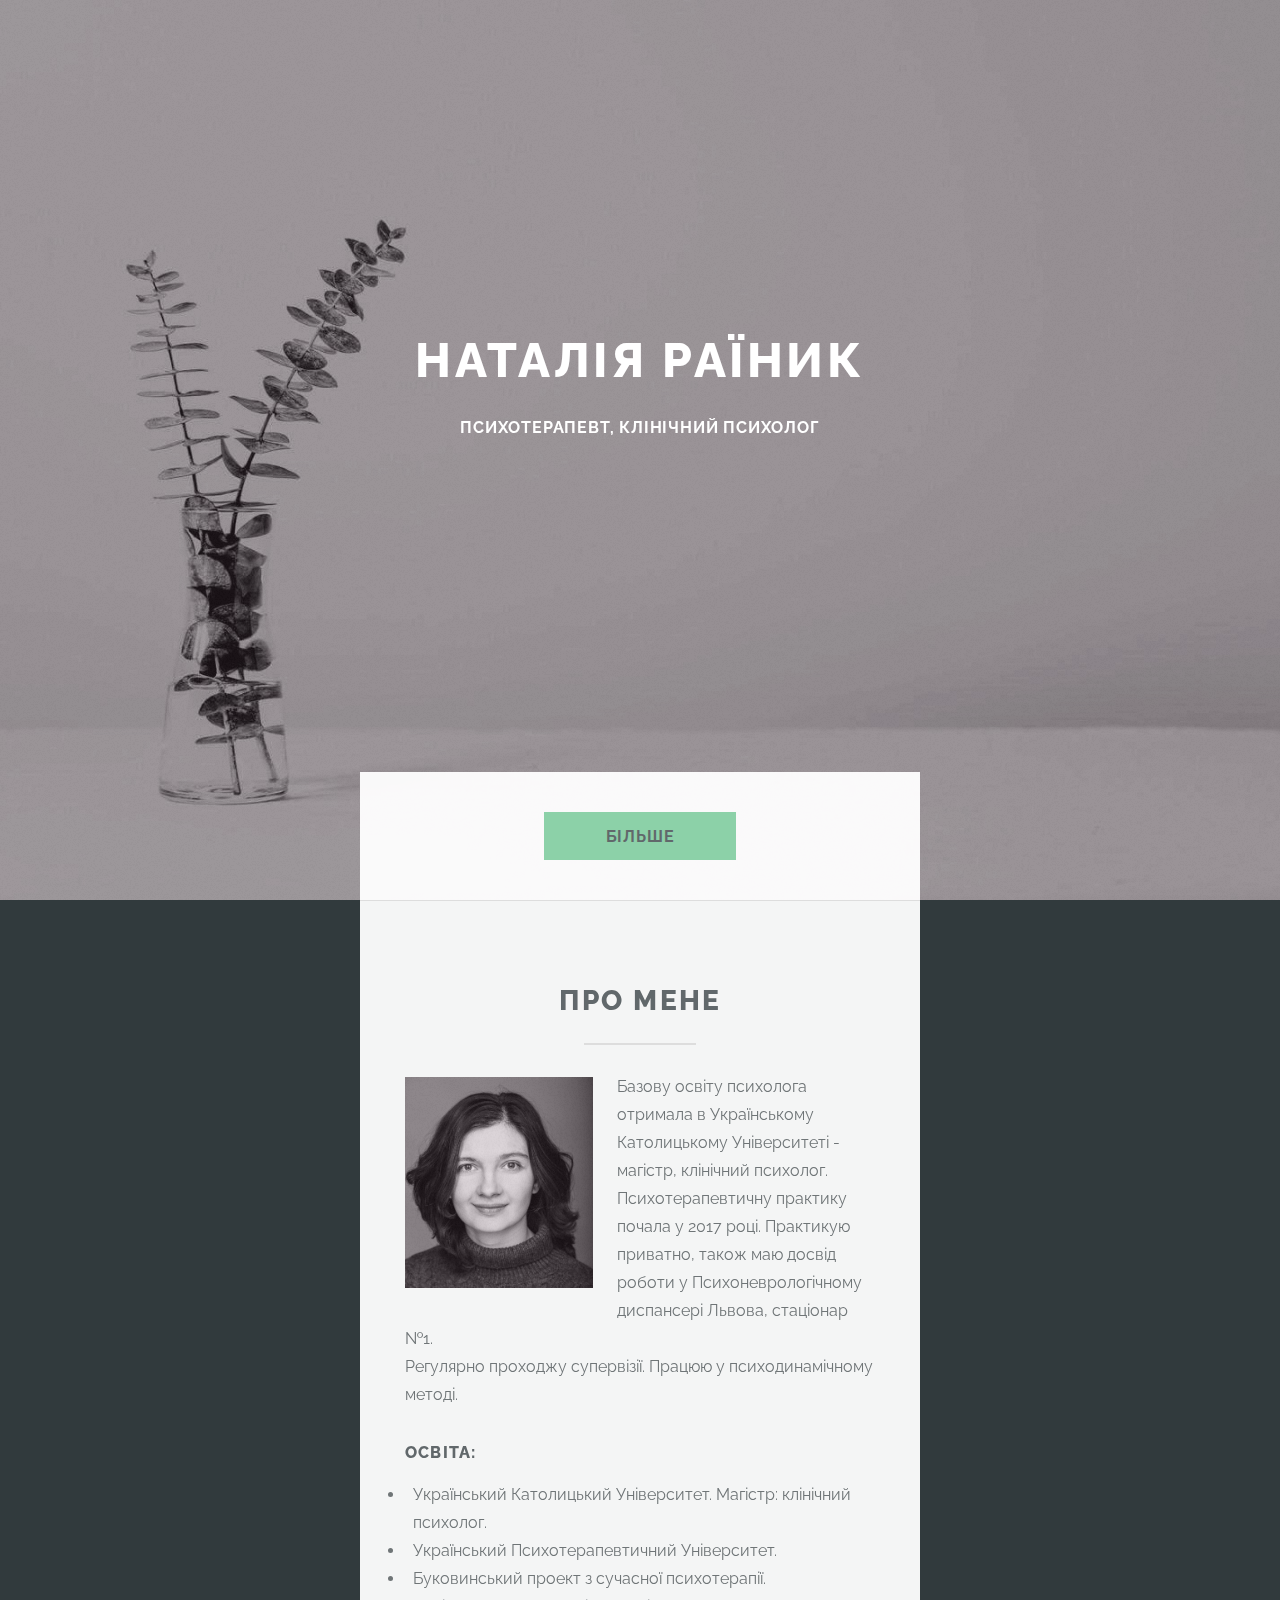
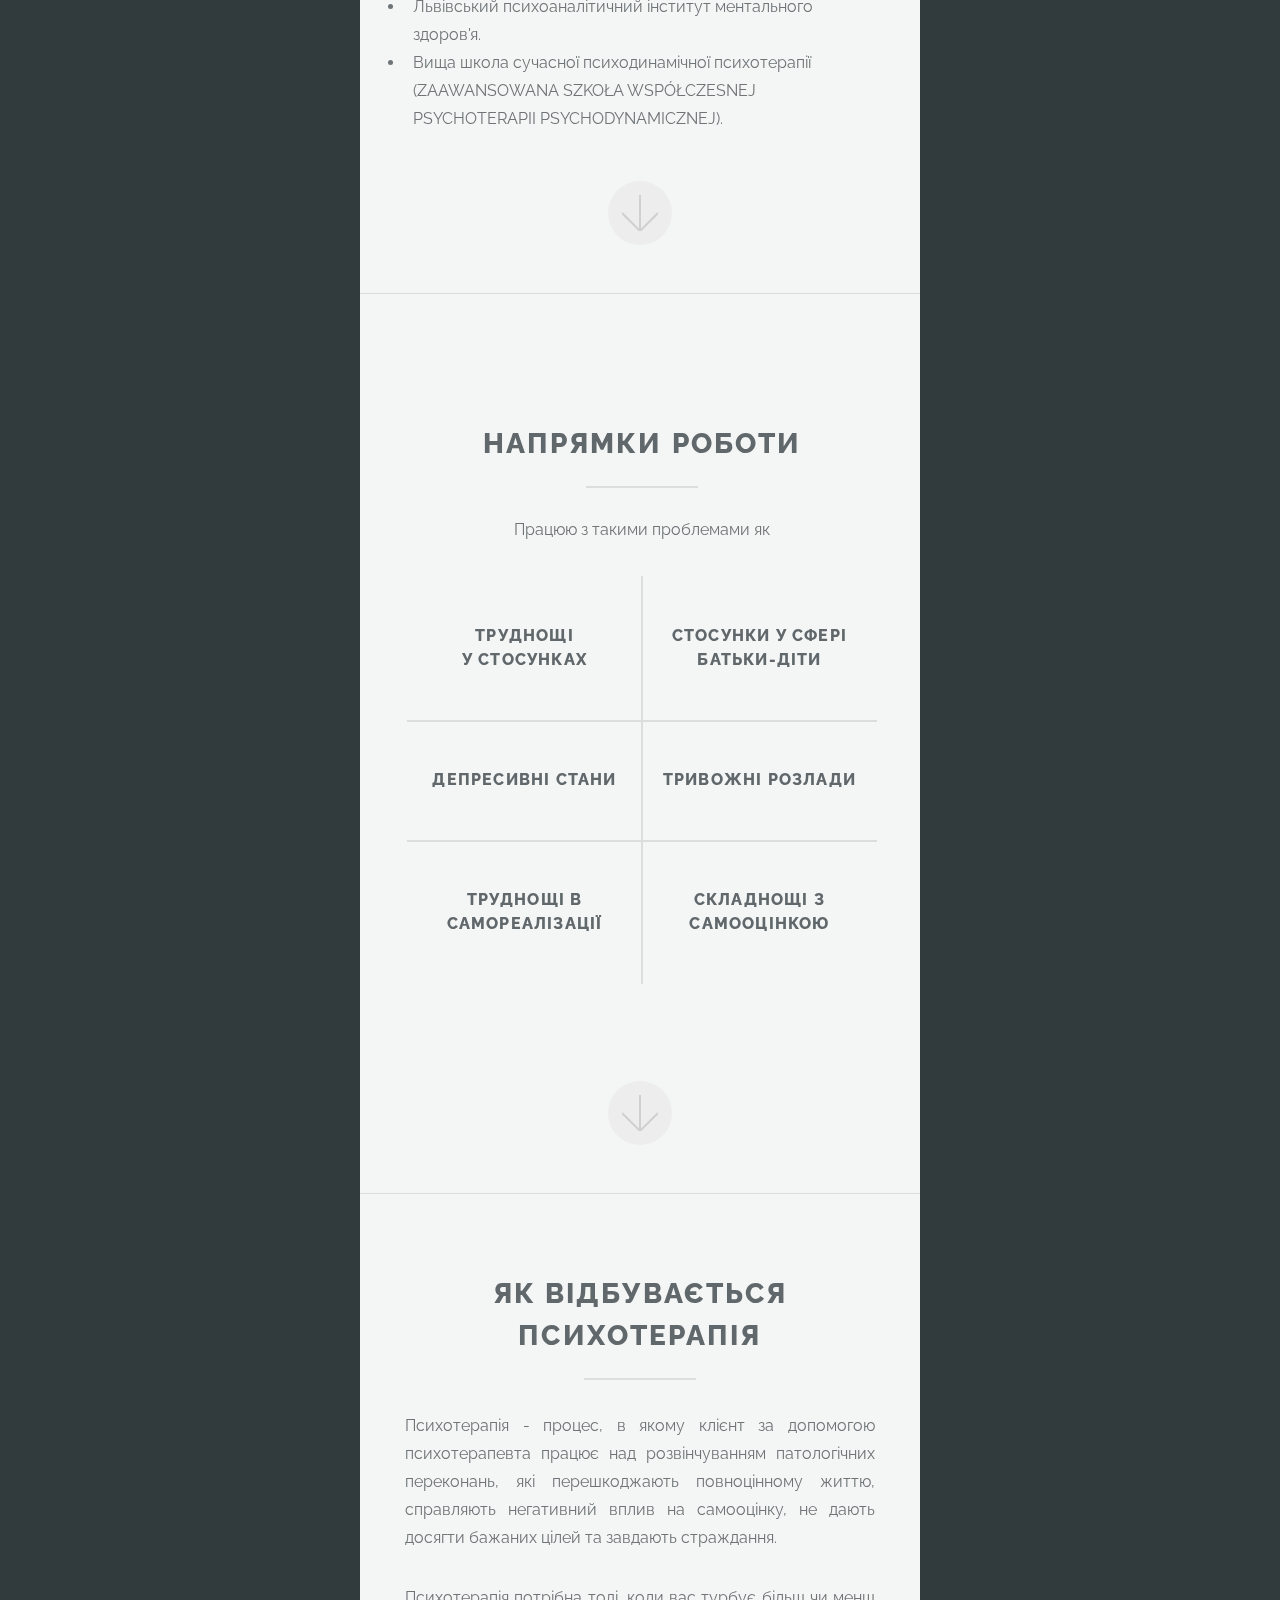
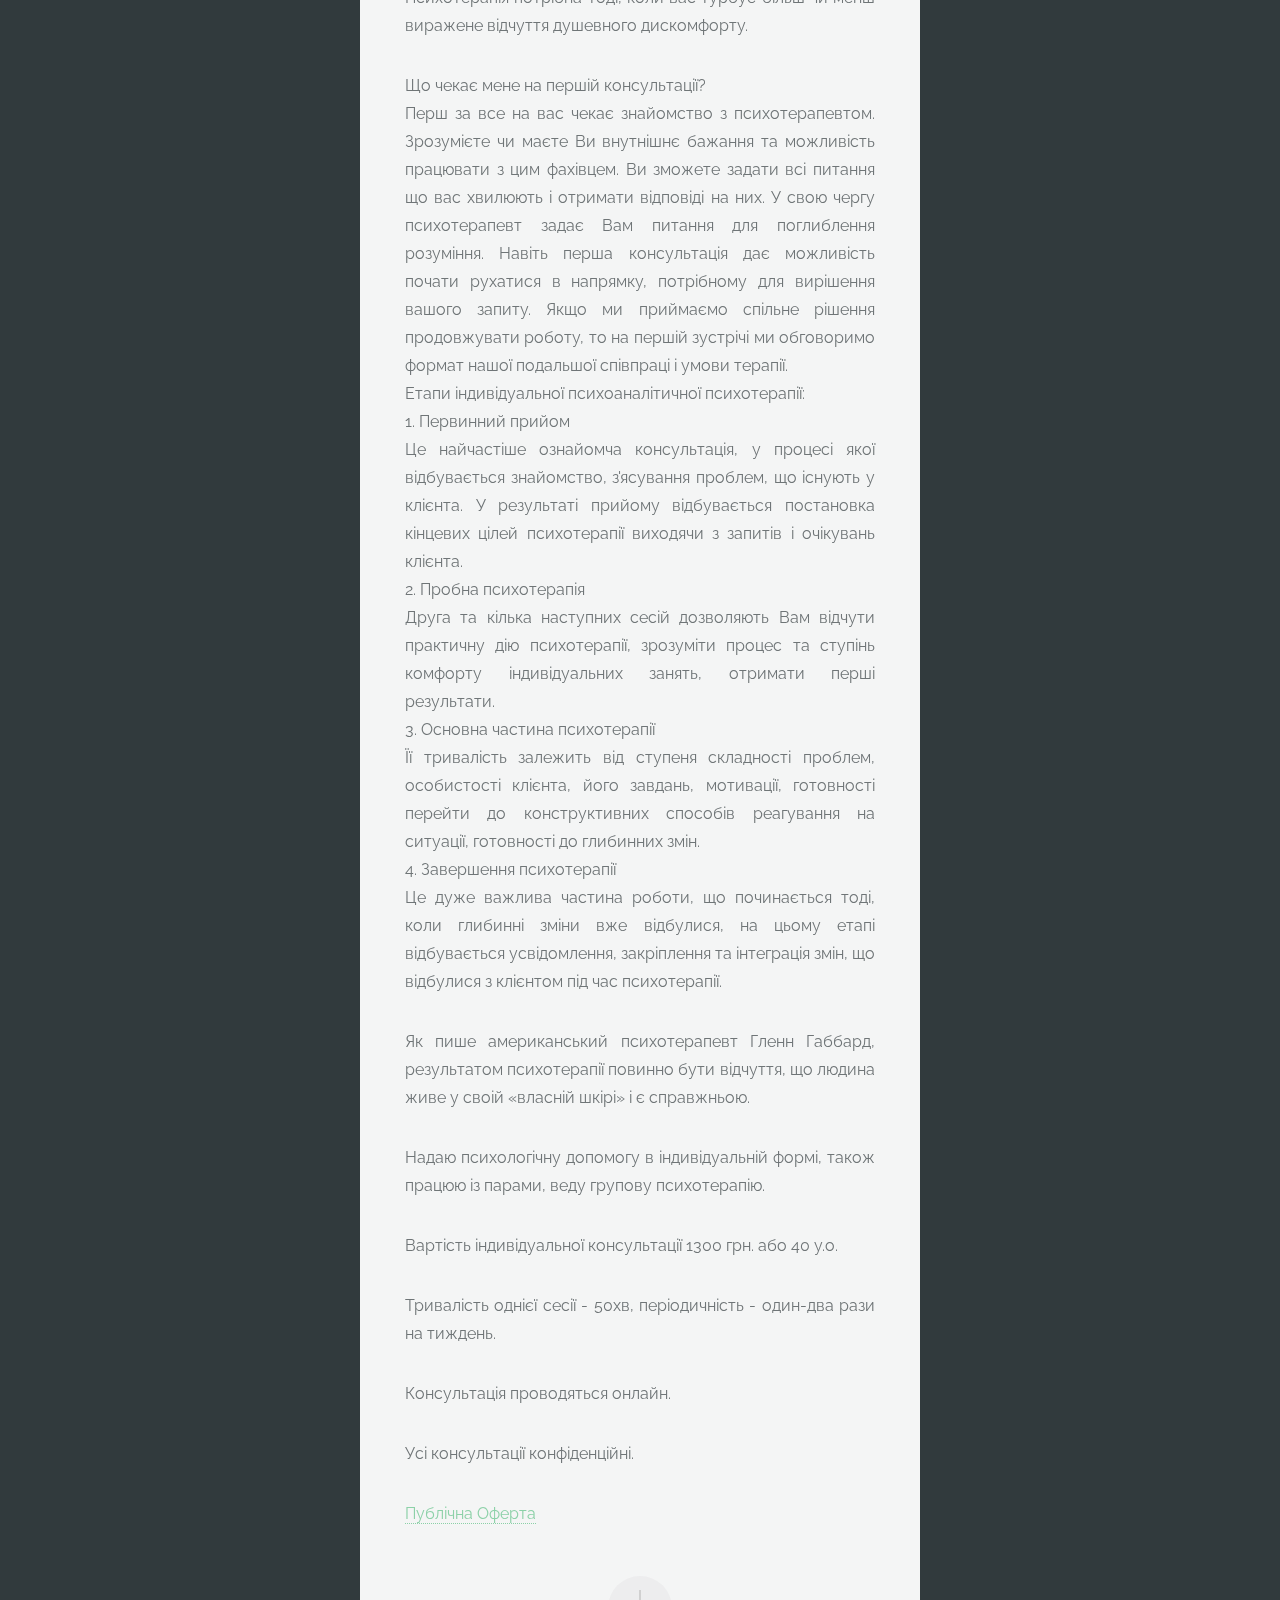
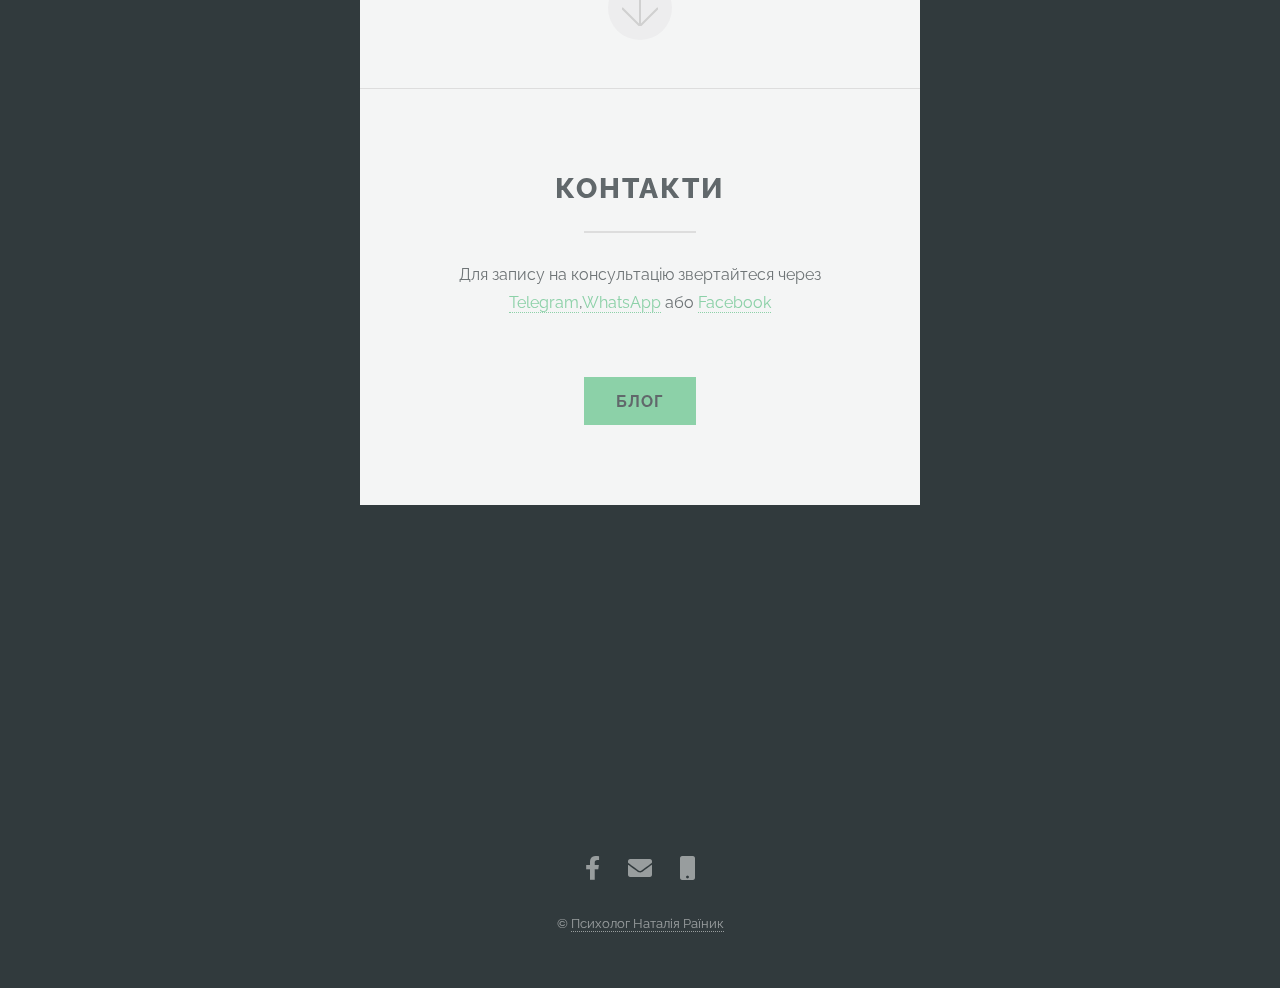
==== commit 45628808: "Update index.html" ====
--- a/index.html
+++ b/index.html
@@ -140,7 +140,7 @@
                 
                  <p>Базову освіту психолога отримала в Українському Католицькому Університеті - магістр, клінічний психолог.
                     <br> Психотерапевтичну практику почала у 2017 році. Практикую приватно, також маю досвід роботи у Психоневрологічному диспансері Львова, стаціонар №1.
-                    <br> Регулярно проходжу супервізії. Працюю у психоаналітичному методі. </p>
+                    <br> Регулярно проходжу супервізії. Працюю у психодинамічному методі. </p>
 
                 <div class="row">
                     <h3>Освіта:</h3>
@@ -149,6 +149,7 @@
                         <li>Український Психотерапевтичний Університет.</li>
                         <li>Буковинський проект з сучасної психотерапії.</li>
                         <li>Львівський психоаналітичний інститут ментального здоров'я.</li>
+			<li>Вища школа сучасної психодинамічної психотерапії (ZAAWANSOWANA SZKOŁA WSPÓŁCZESNEJ PSYCHOTERAPII PSYCHODYNAMICZNEJ).</li>
                     </ul>
 
                 </div>
@@ -278,9 +279,8 @@
 Це дуже важлива частина роботи, що починається тоді, коли глибинні зміни вже відбулися, на цьому етапі відбувається усвідомлення, закріплення та інтеграція змін, що відбулися з клієнтом під час психотерапії. </br> </p>
 <p style="text-align: justify;">Як пише американський психотерапевт Гленн Габбард, результатом психотерапії повинно бути відчуття, що людина живе у своій &laquo;власній шкірі&raquo; і є справжньою.&nbsp;</p>
 <p style="text-align: justify;">Надаю психологічну допомогу в індивідуальній формі, також працюю із парами, веду групову психотерапію.&nbsp;</p>
-<p style="text-align: justify;">Вартість індивідуальної консультації 1200 грн. або 30 у.о.&nbsp;</p>
+<p style="text-align: justify;">Вартість індивідуальної консультації 1300 грн. або 40 у.о.&nbsp;</p>
 <p style="text-align: justify;">Тривалість однієї сесії - 50хв, періодичність - один-два рази на тиждень.&nbsp;</p>
-<p style="text-align: justify;">Консультація пар - 1500 грн. тривалість 1 год. 20 хв.</p>		    
 <p style="text-align: justify;">Консультація проводяться онлайн.</p>
 <p style="text-align: justify;">Усі консультації конфіденційні.</p>
 <p style="text-align: justify;"><a href="oferta.pdf" type="application/pdf" width="100%" height="600px" target="_blank" rel="noopener" aria-label="Публічна Оферта">Публічна Оферта</a></p>
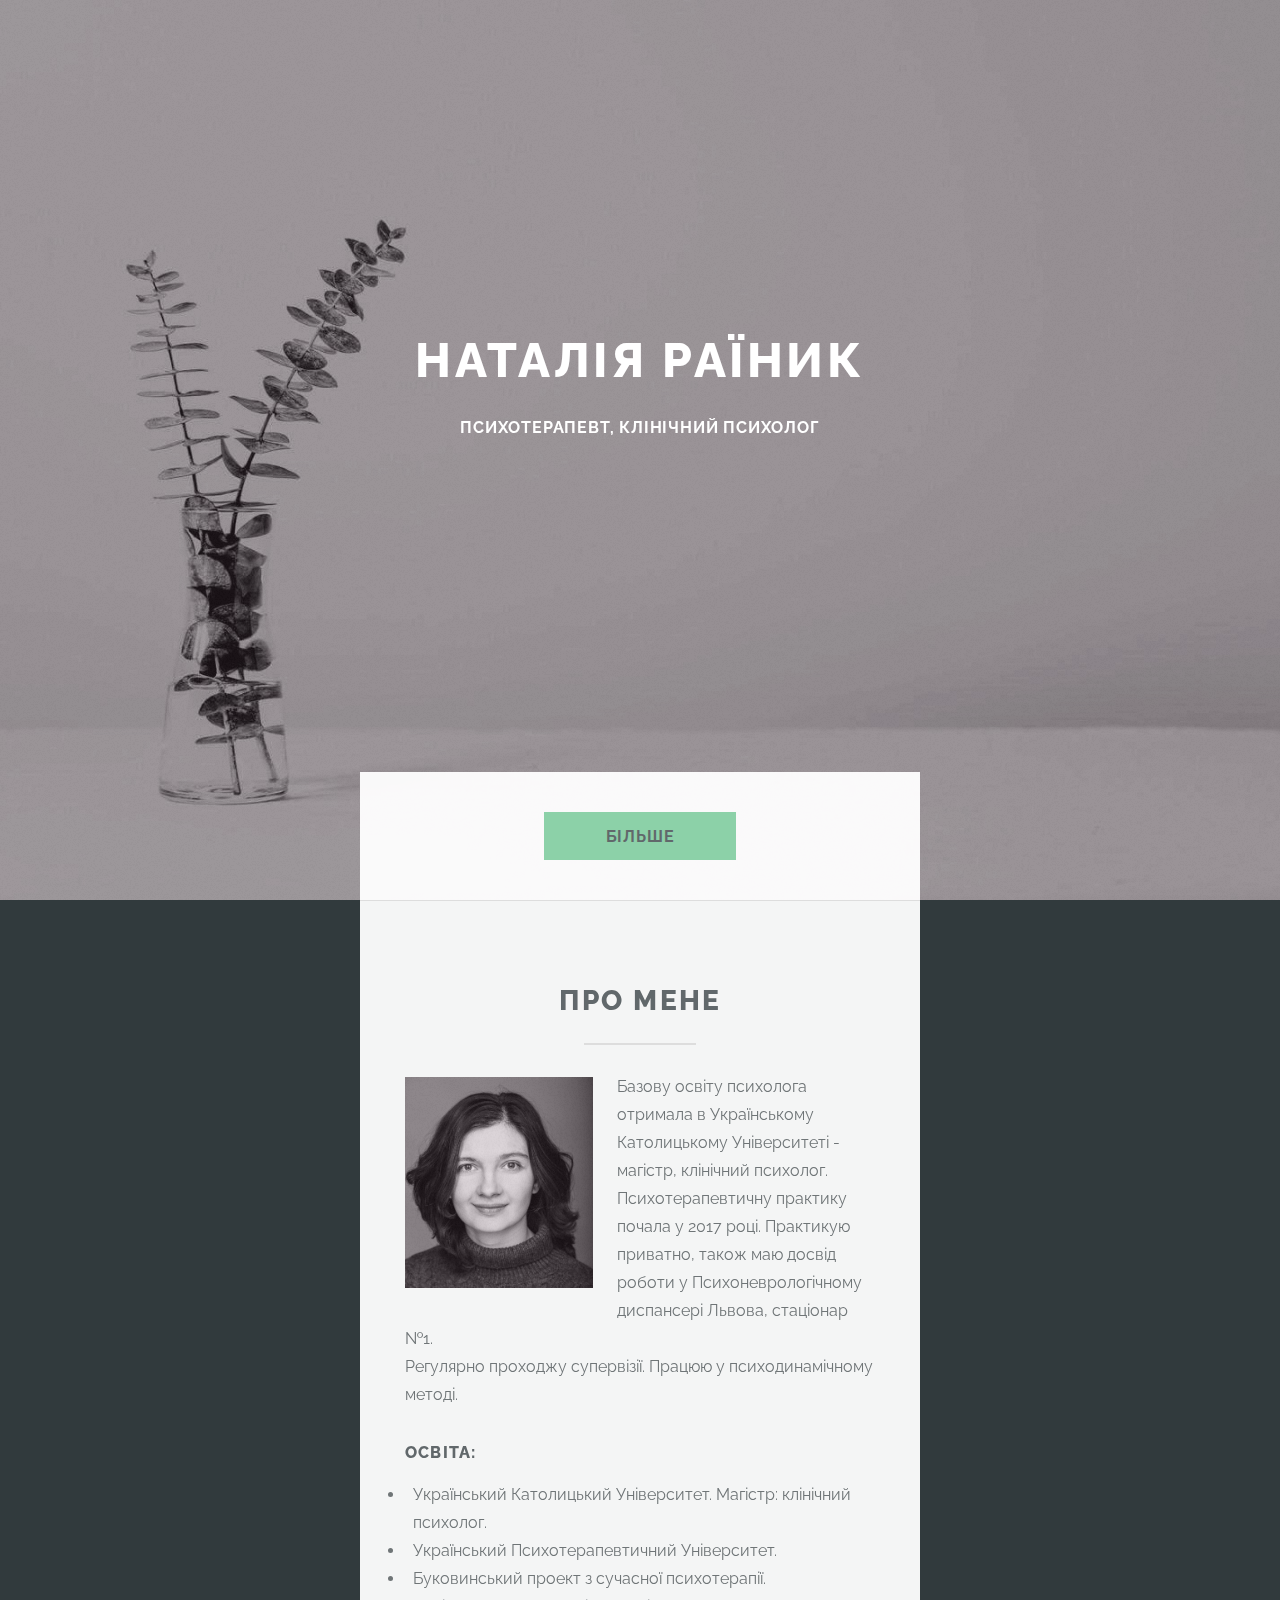
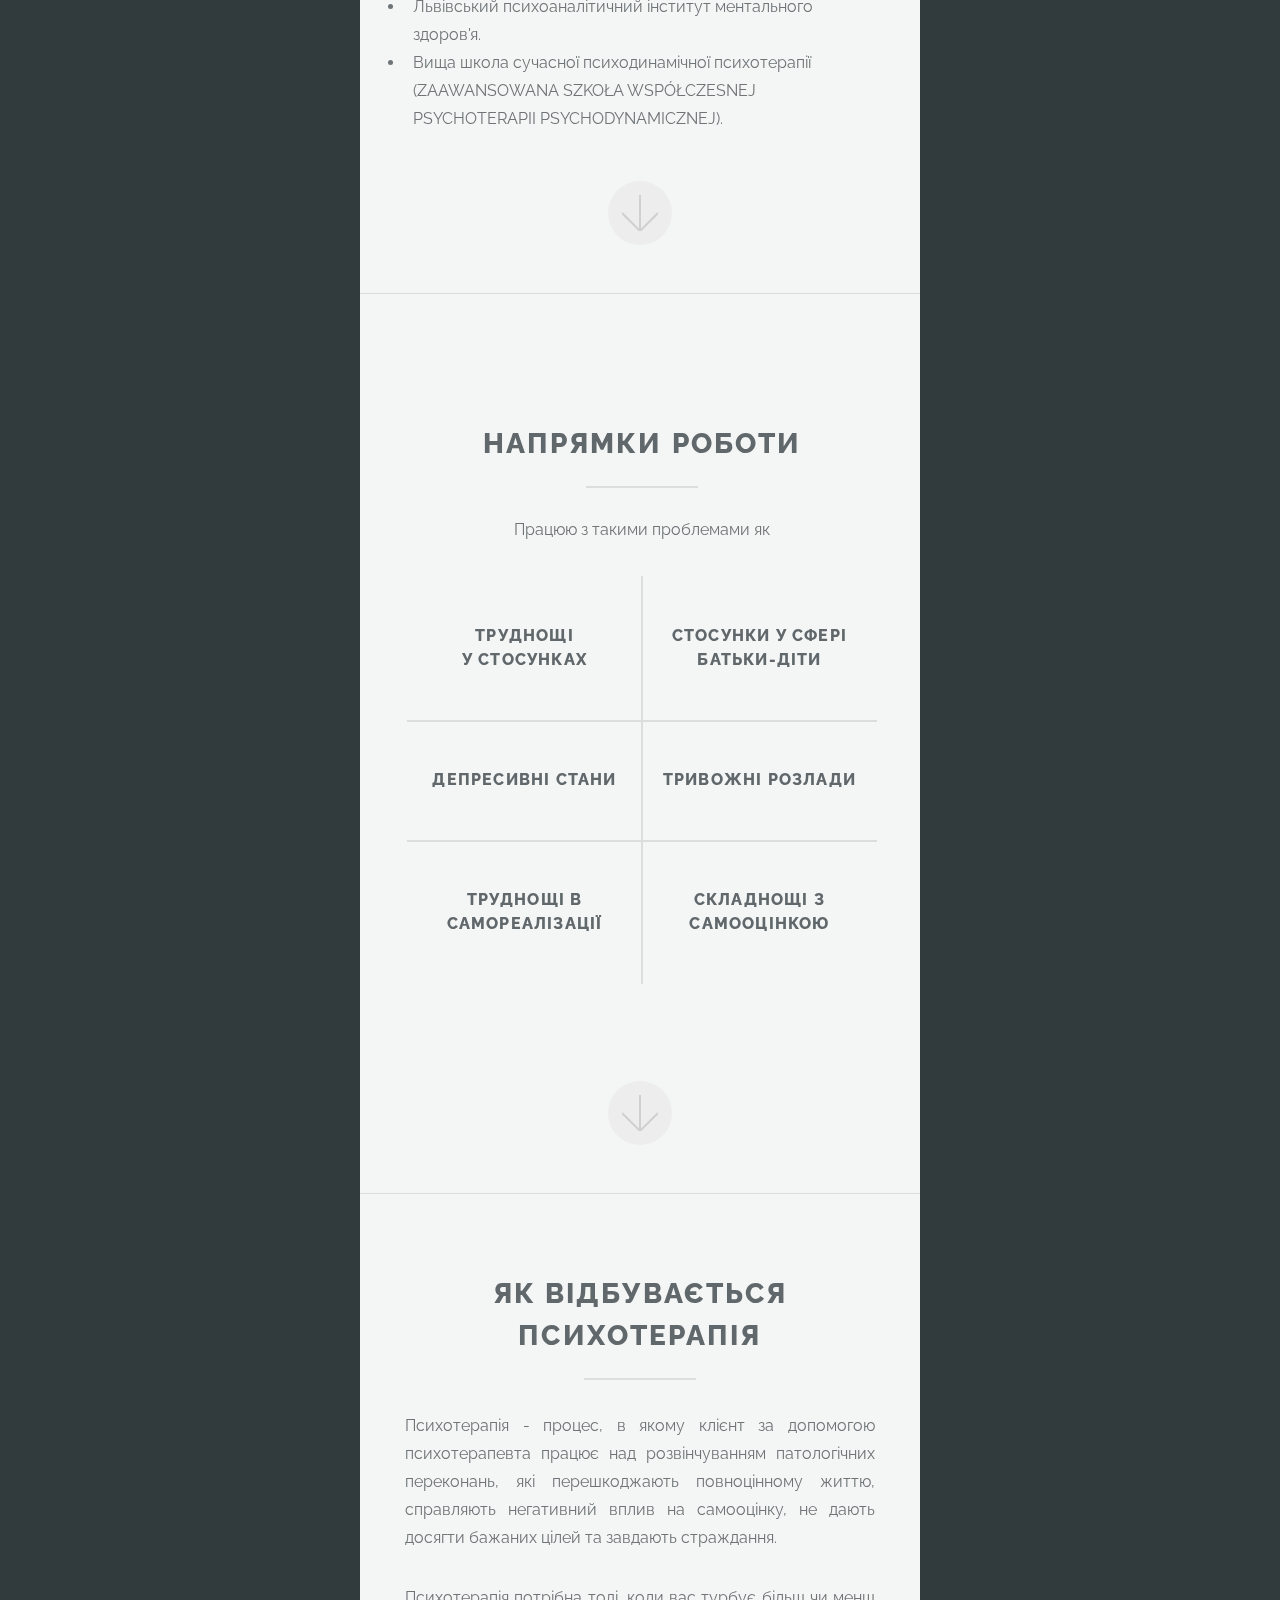
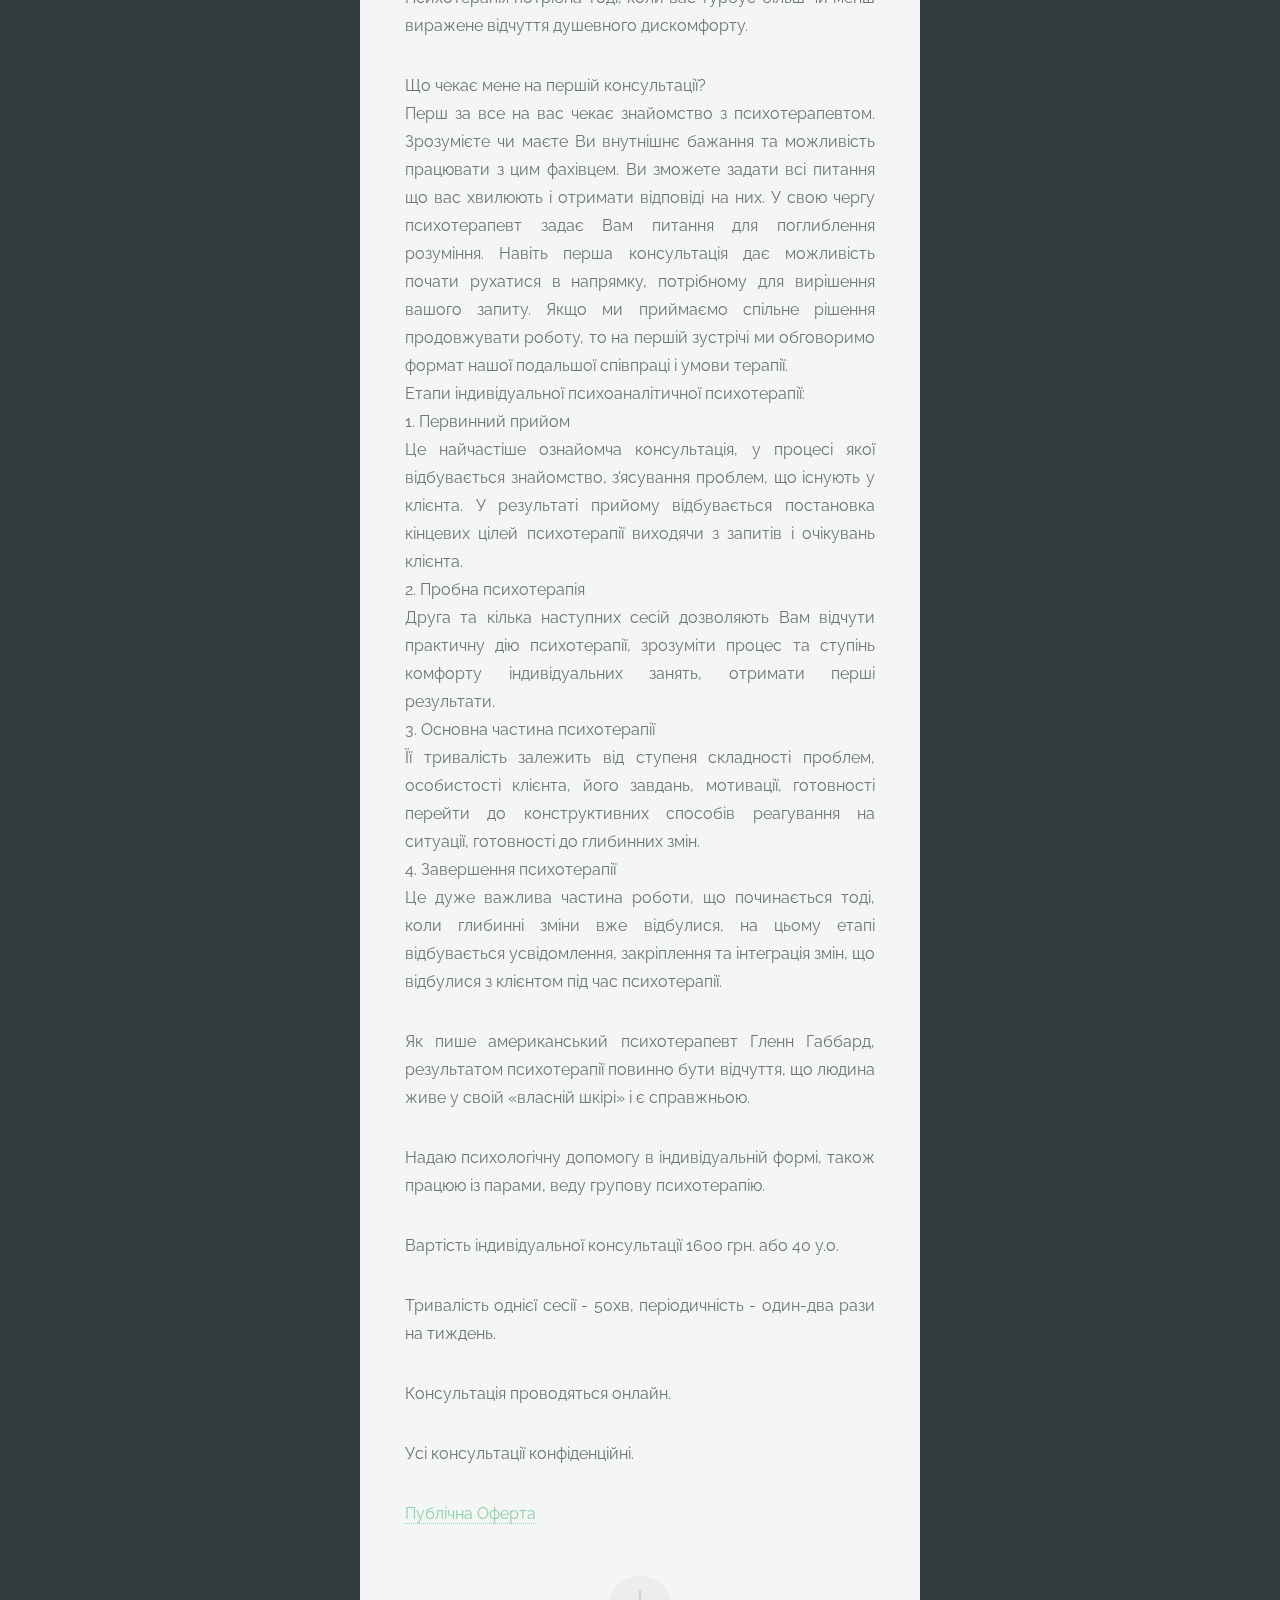
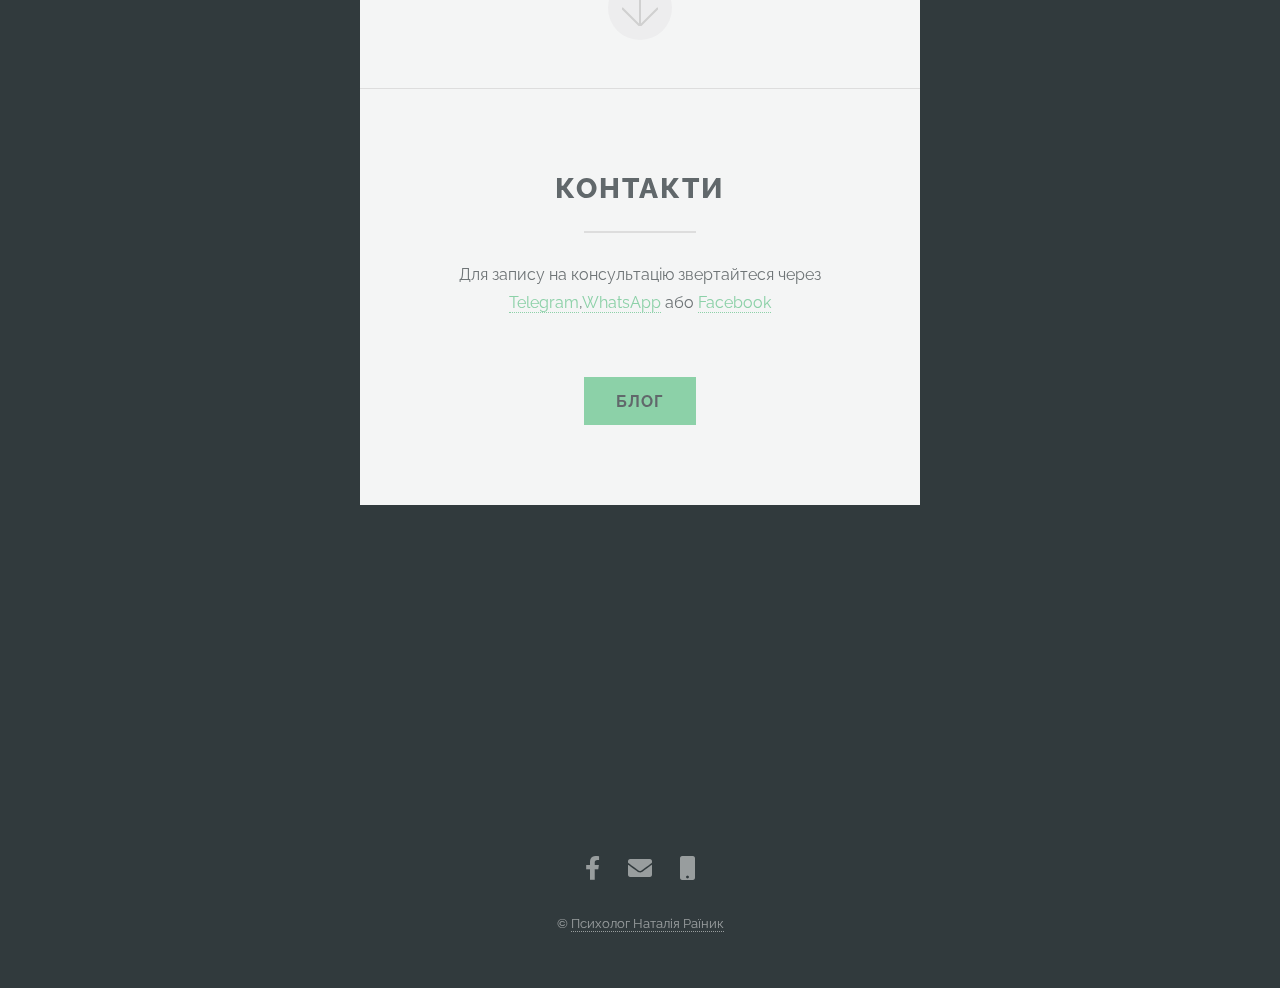
==== commit 2af91da8: "Updated price to 1600" ====
--- a/index.html
+++ b/index.html
@@ -279,7 +279,7 @@
 Це дуже важлива частина роботи, що починається тоді, коли глибинні зміни вже відбулися, на цьому етапі відбувається усвідомлення, закріплення та інтеграція змін, що відбулися з клієнтом під час психотерапії. </br> </p>
 <p style="text-align: justify;">Як пише американський психотерапевт Гленн Габбард, результатом психотерапії повинно бути відчуття, що людина живе у своій &laquo;власній шкірі&raquo; і є справжньою.&nbsp;</p>
 <p style="text-align: justify;">Надаю психологічну допомогу в індивідуальній формі, також працюю із парами, веду групову психотерапію.&nbsp;</p>
-<p style="text-align: justify;">Вартість індивідуальної консультації 1300 грн. або 40 у.о.&nbsp;</p>
+<p style="text-align: justify;">Вартість індивідуальної консультації 1600 грн. або 40 у.о.&nbsp;</p>
 <p style="text-align: justify;">Тривалість однієї сесії - 50хв, періодичність - один-два рази на тиждень.&nbsp;</p>
 <p style="text-align: justify;">Консультація проводяться онлайн.</p>
 <p style="text-align: justify;">Усі консультації конфіденційні.</p>
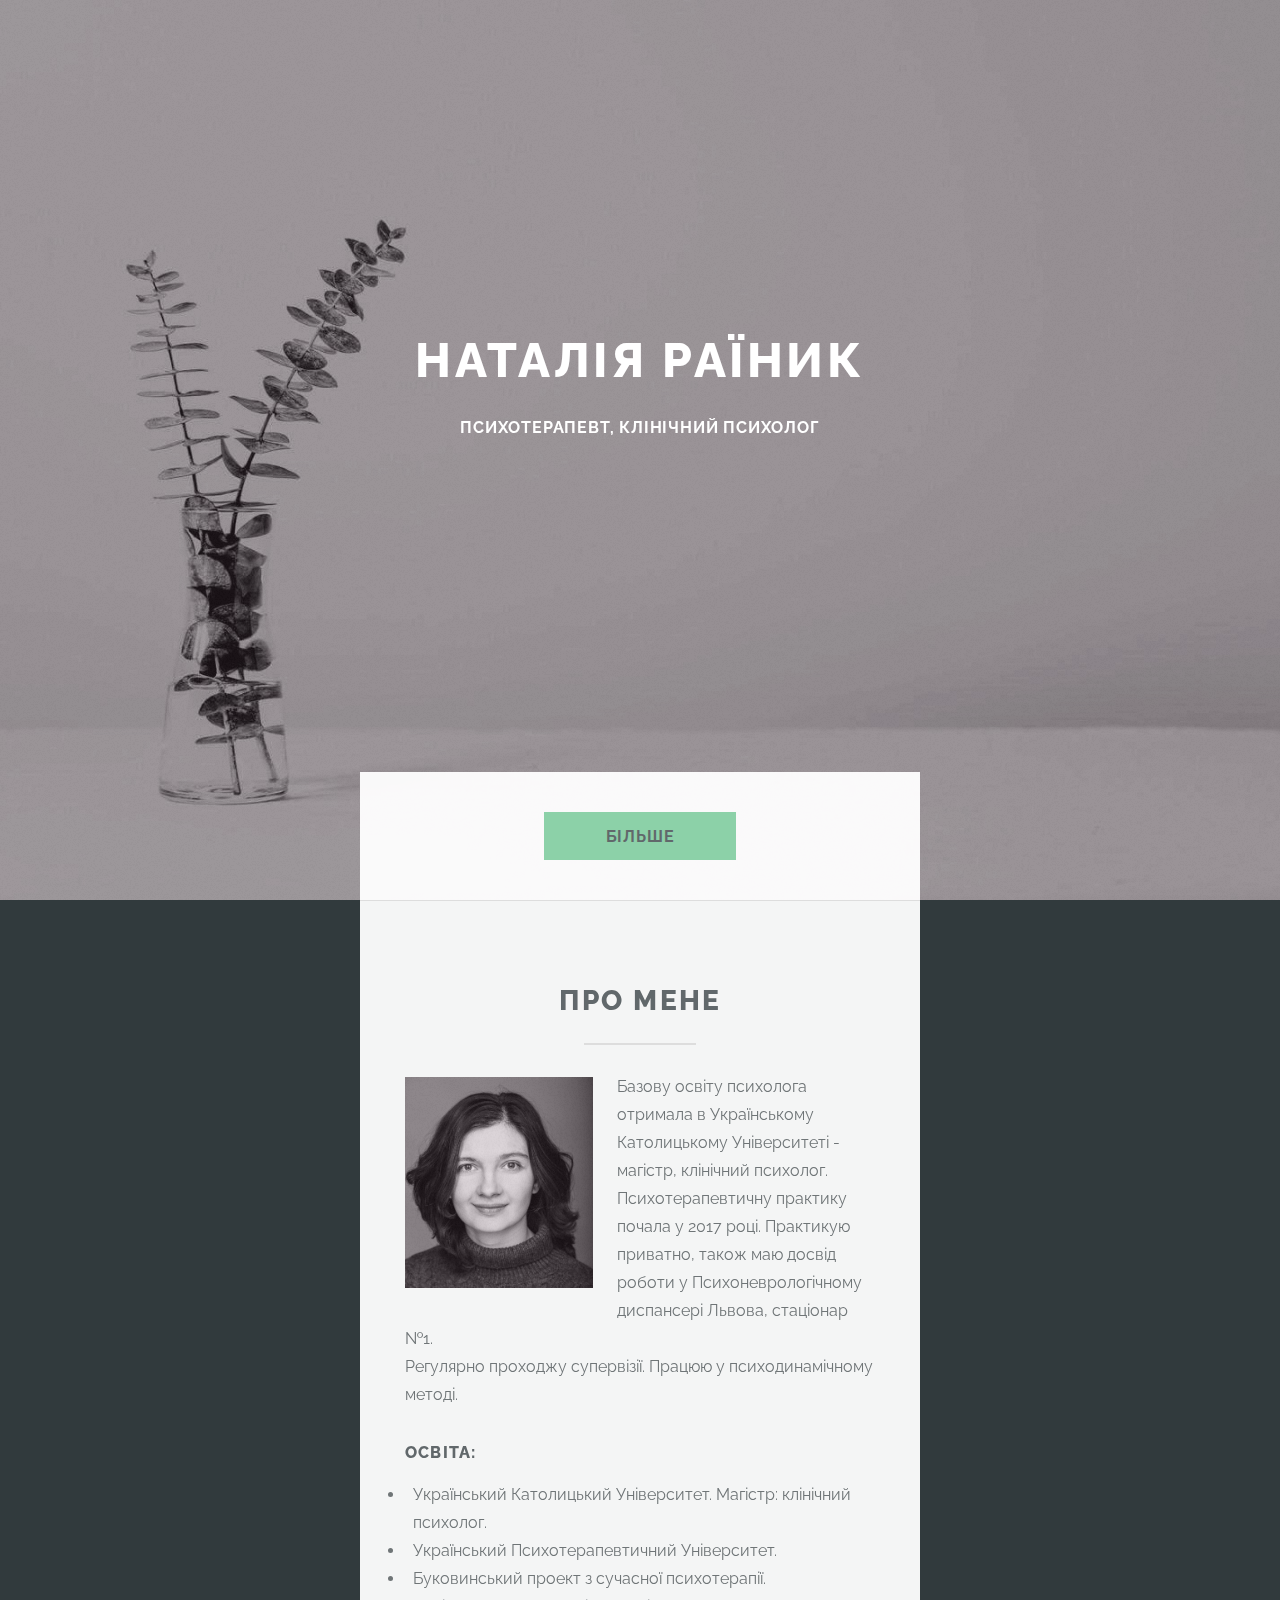
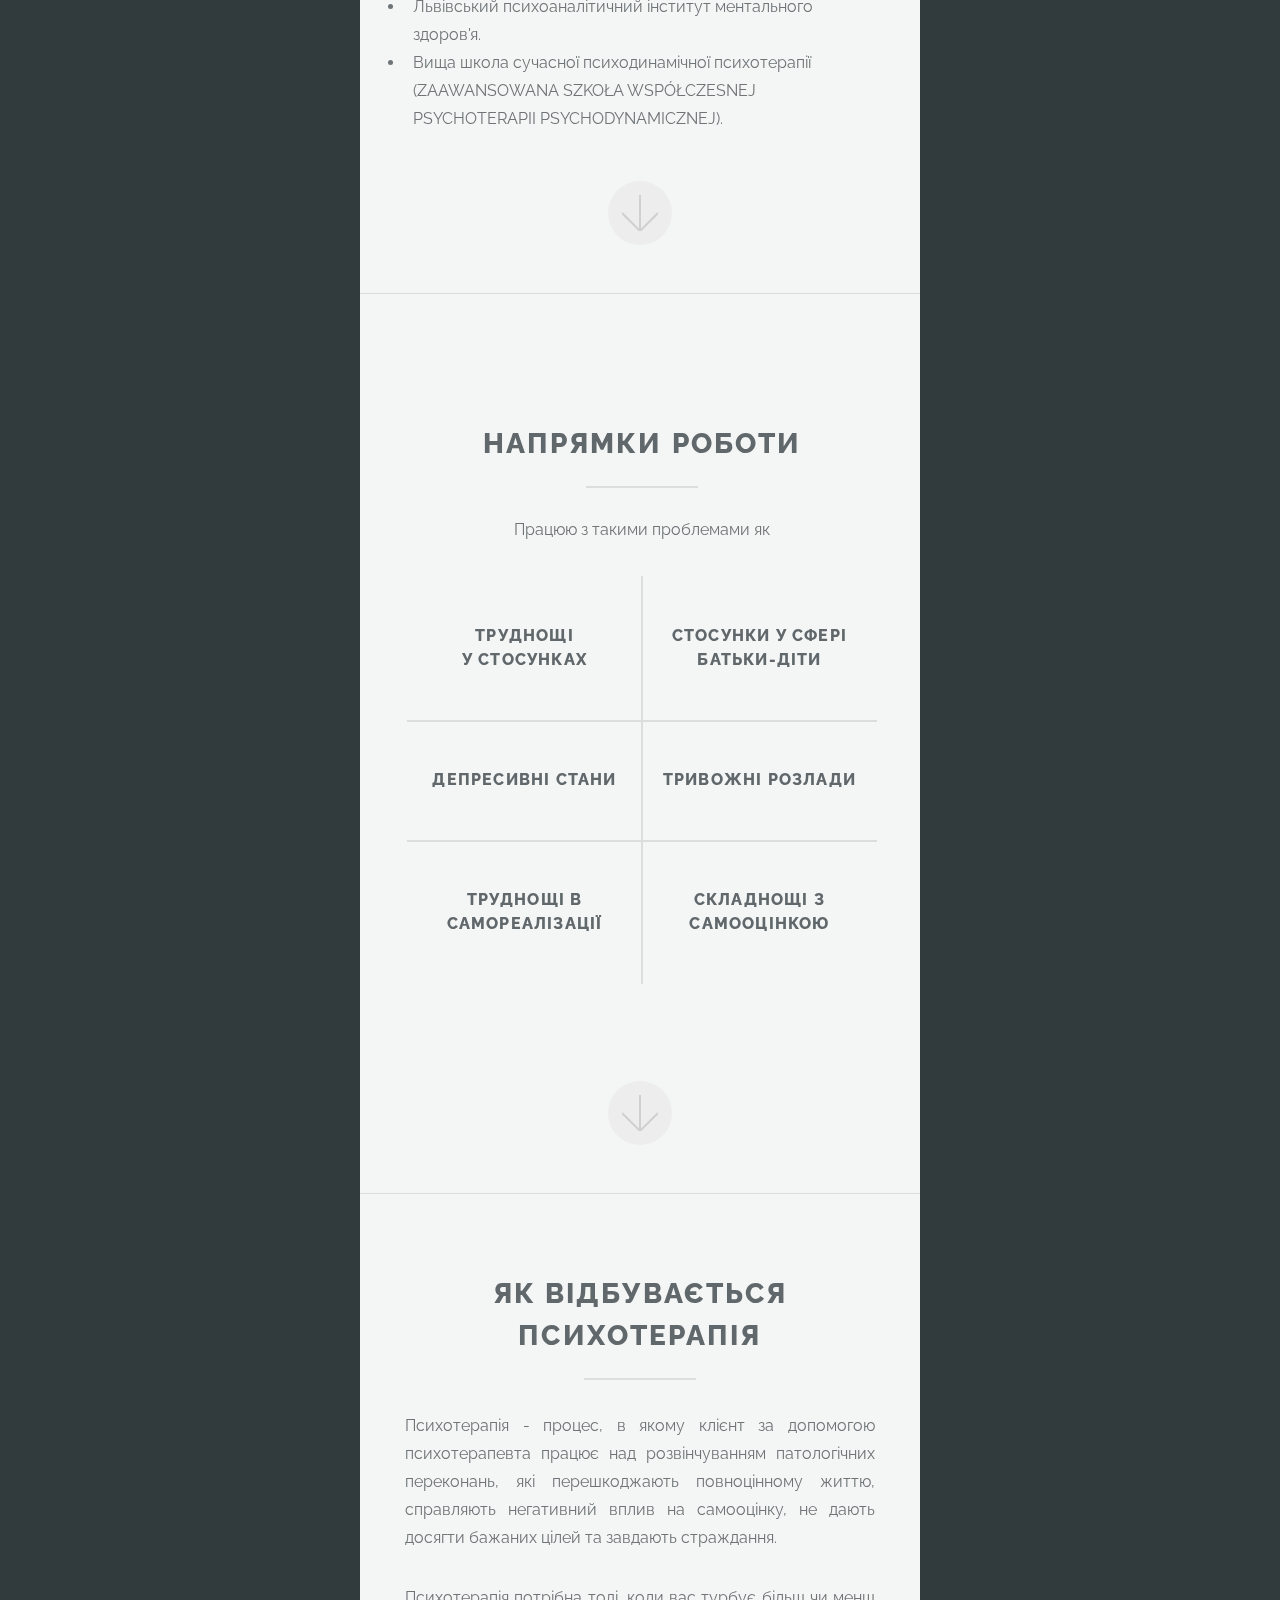
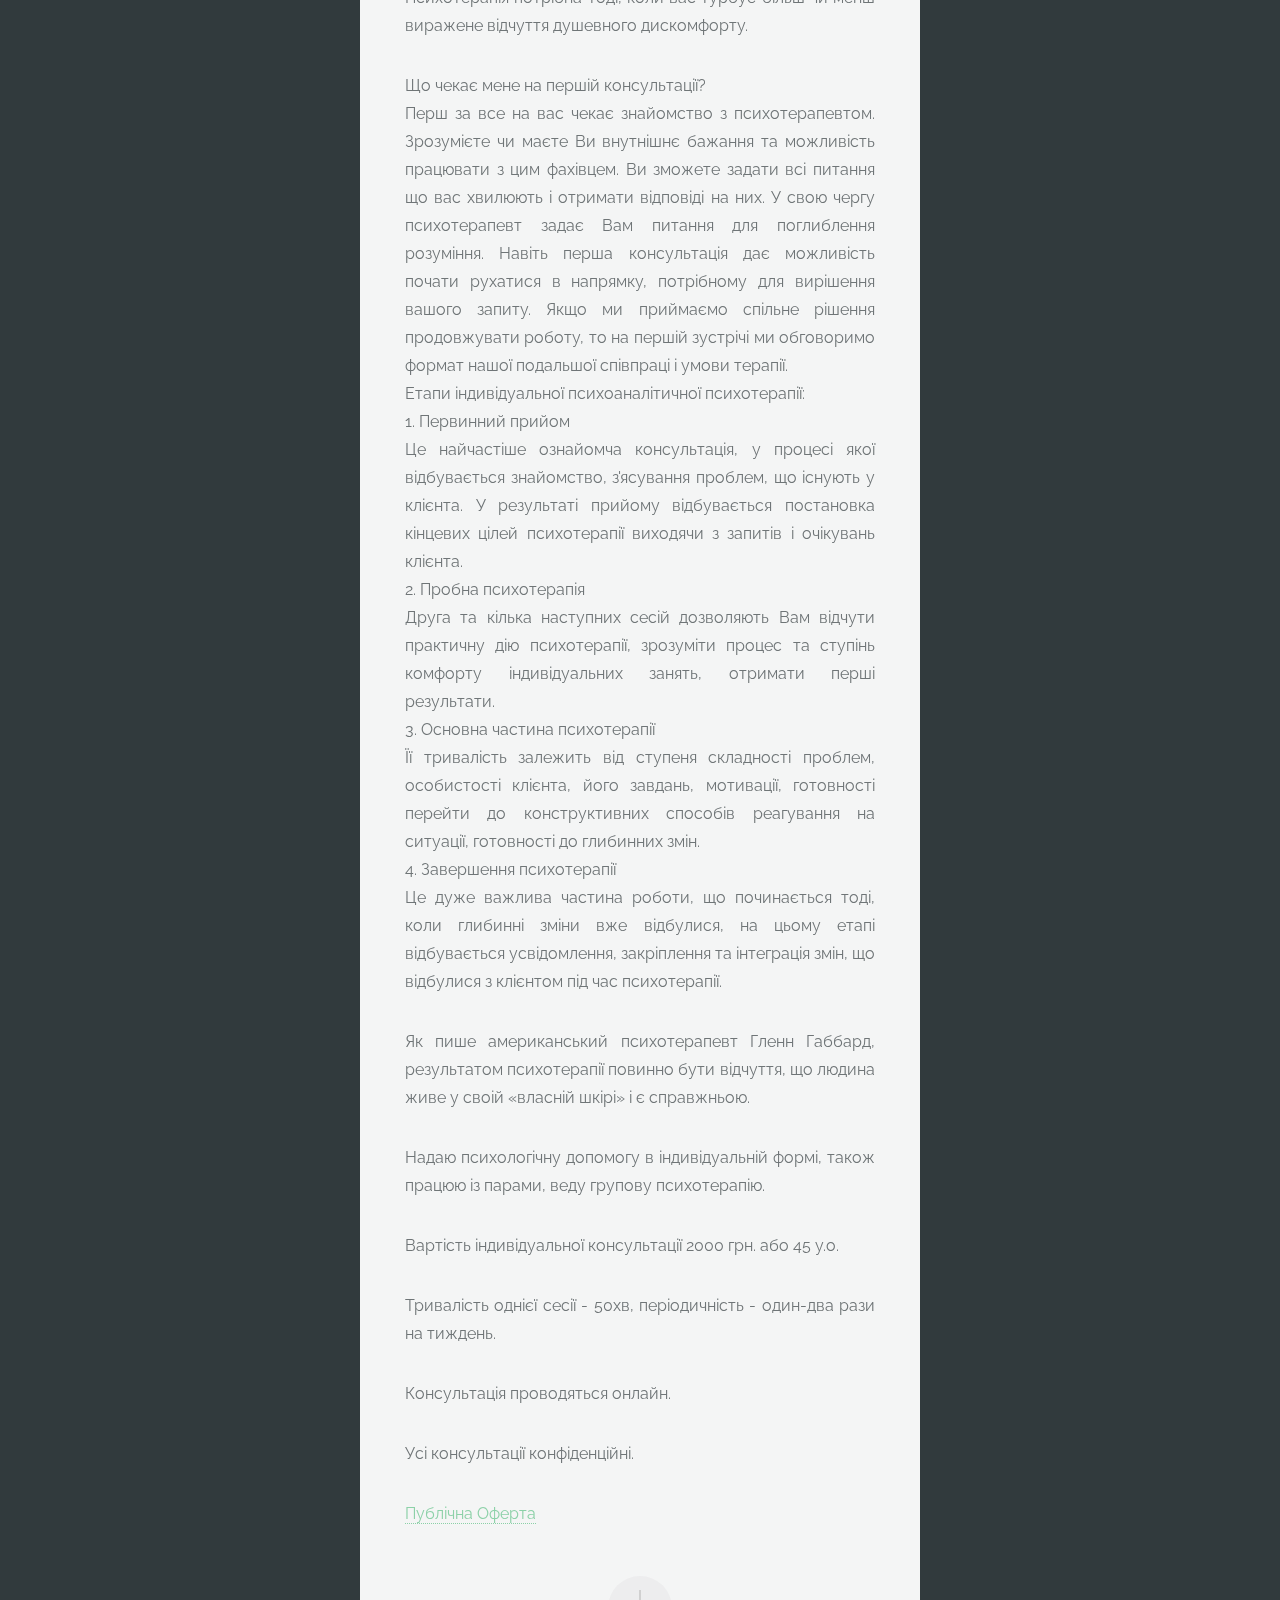
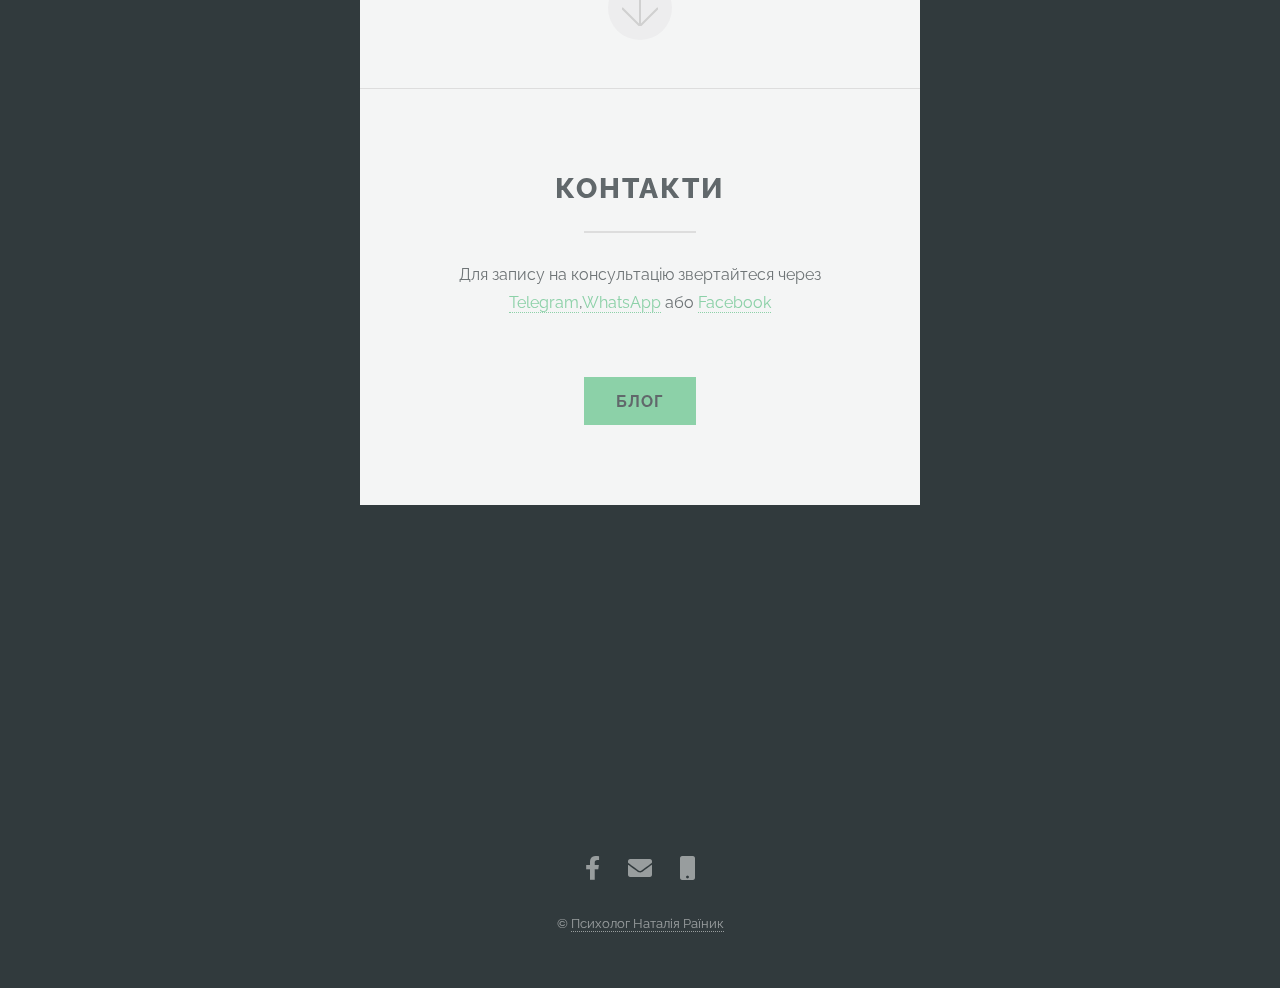
==== commit f8da5c03: "Update index.html" ====
--- a/index.html
+++ b/index.html
@@ -279,7 +279,7 @@
 Це дуже важлива частина роботи, що починається тоді, коли глибинні зміни вже відбулися, на цьому етапі відбувається усвідомлення, закріплення та інтеграція змін, що відбулися з клієнтом під час психотерапії. </br> </p>
 <p style="text-align: justify;">Як пише американський психотерапевт Гленн Габбард, результатом психотерапії повинно бути відчуття, що людина живе у своій &laquo;власній шкірі&raquo; і є справжньою.&nbsp;</p>
 <p style="text-align: justify;">Надаю психологічну допомогу в індивідуальній формі, також працюю із парами, веду групову психотерапію.&nbsp;</p>
-<p style="text-align: justify;">Вартість індивідуальної консультації 1600 грн. або 40 у.о.&nbsp;</p>
+<p style="text-align: justify;">Вартість індивідуальної консультації 2000 грн. або 45 у.о.&nbsp;</p>
 <p style="text-align: justify;">Тривалість однієї сесії - 50хв, періодичність - один-два рази на тиждень.&nbsp;</p>
 <p style="text-align: justify;">Консультація проводяться онлайн.</p>
 <p style="text-align: justify;">Усі консультації конфіденційні.</p>
